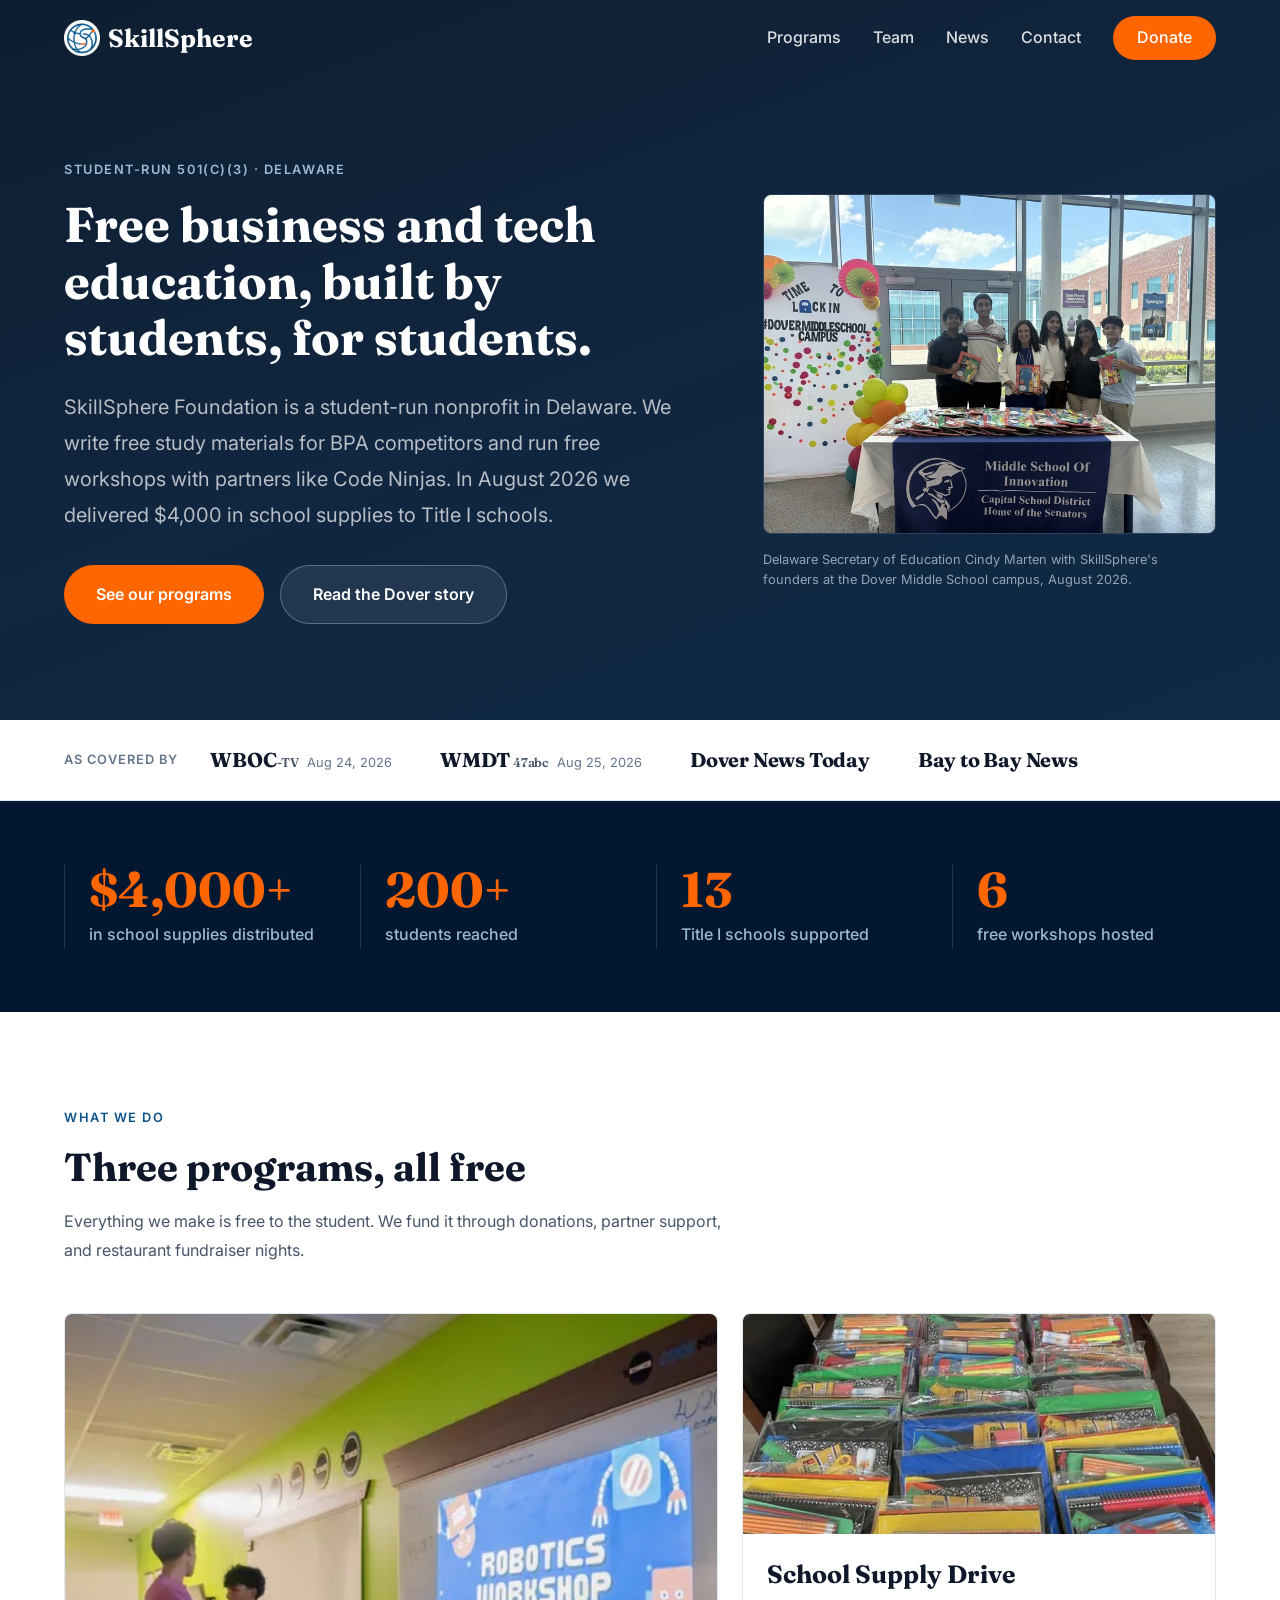
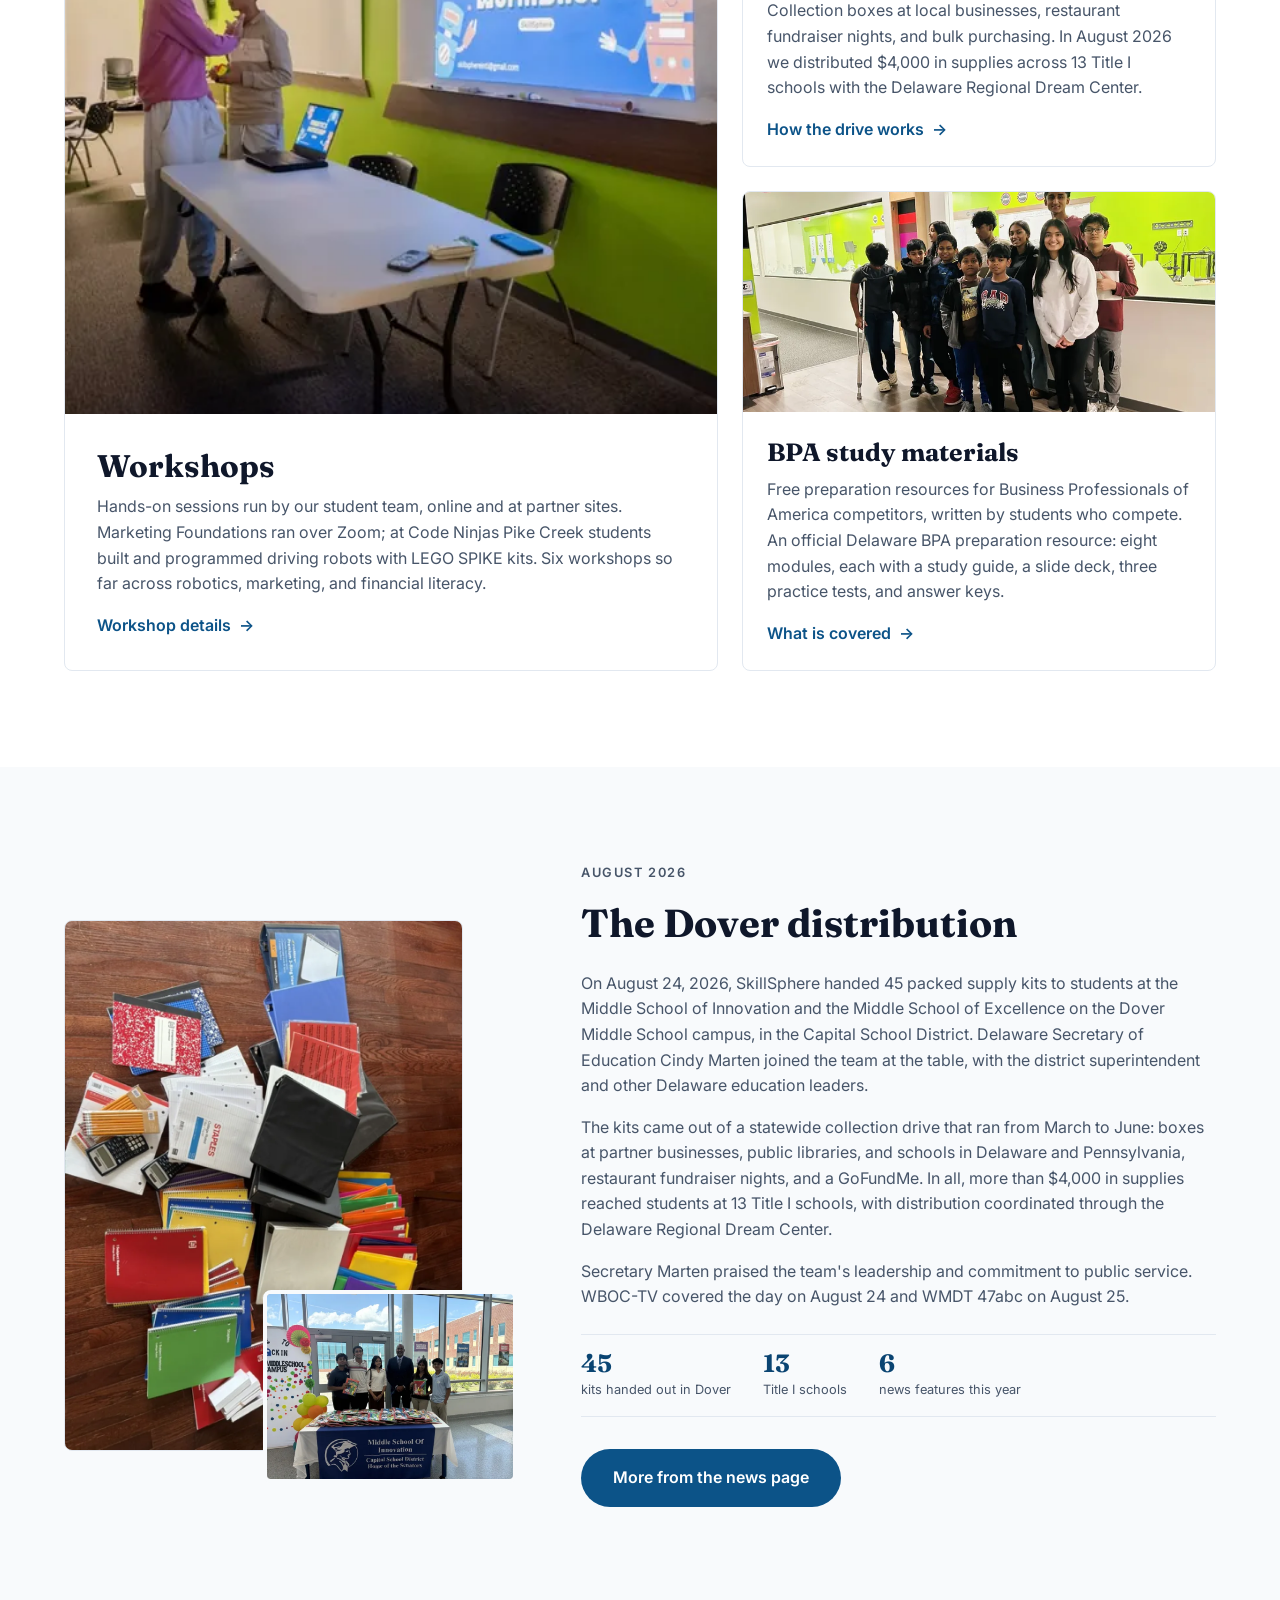
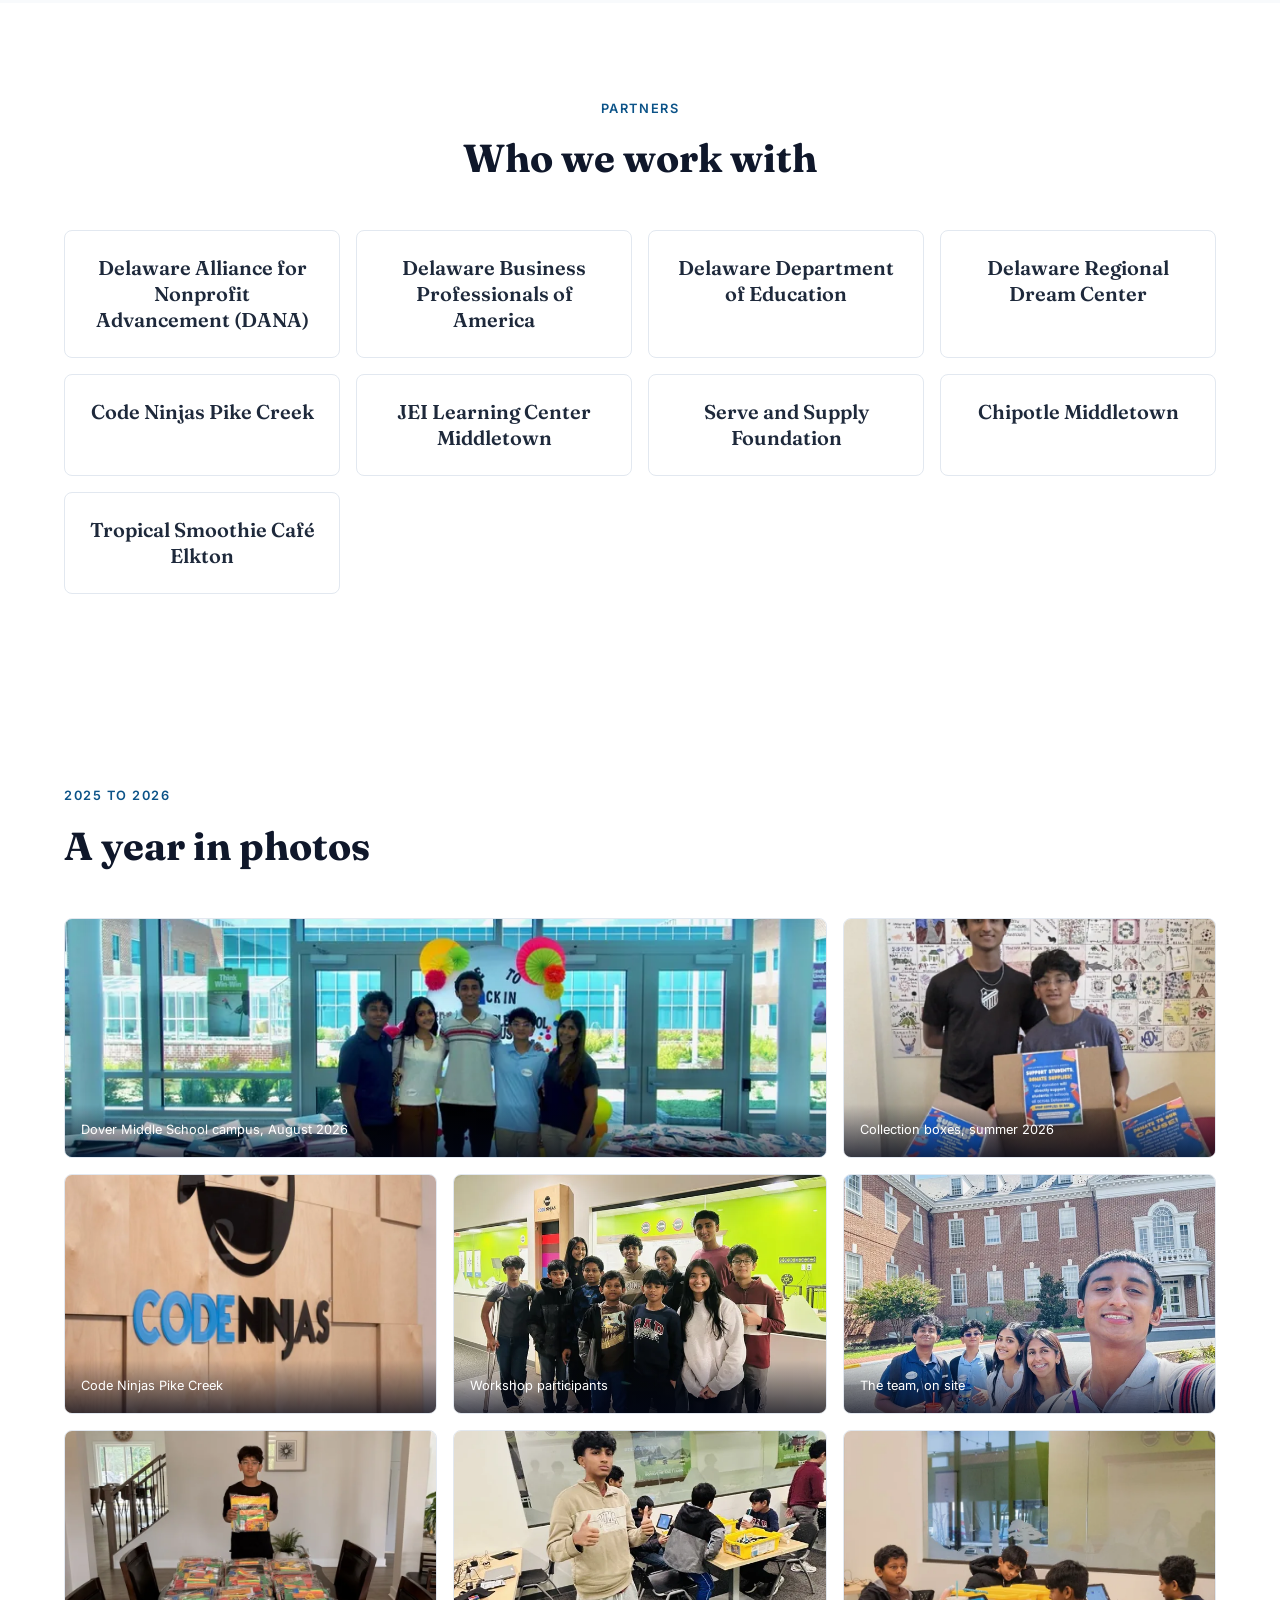
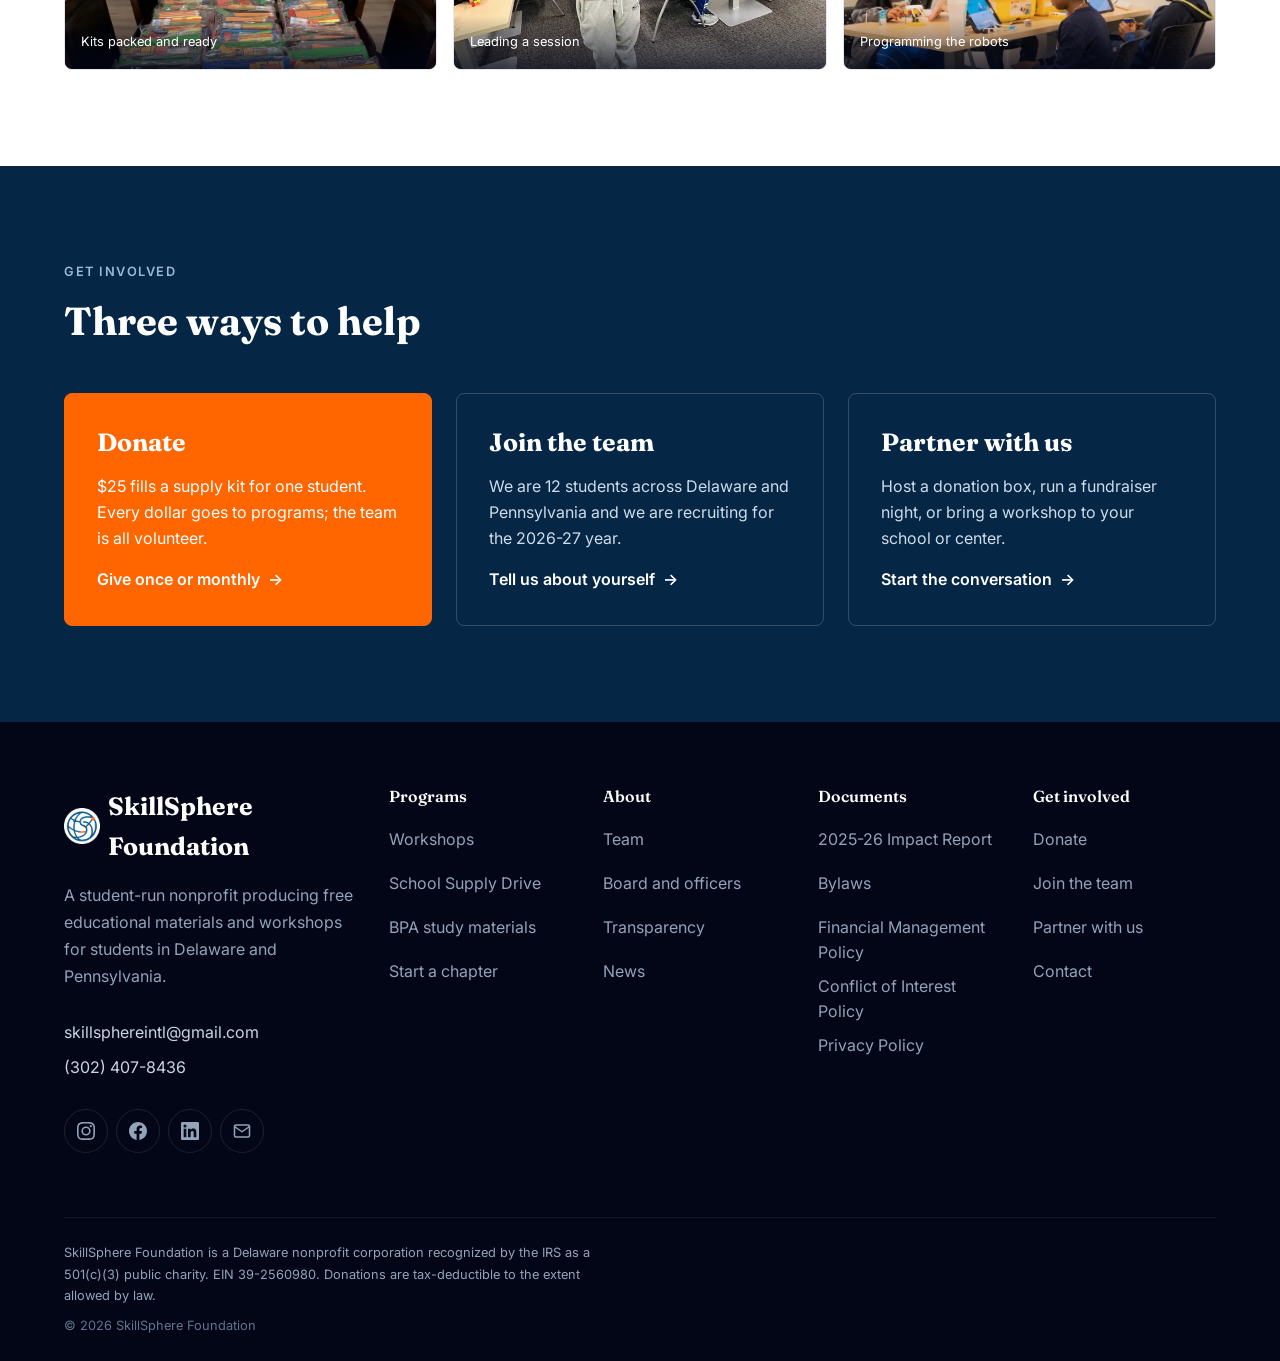
==== index.html @ 500d8d47 "Transparency page, public documents, and the 2025-26 Impact Report - New /transparency/ page (footer" ====
<!DOCTYPE html>
<html lang="en">
<head>
  <meta charset="UTF-8" />
  <meta name="viewport" content="width=device-width, initial-scale=1.0" />
  <title>SkillSphere Foundation</title>
  <meta name="description" content="SkillSphere Foundation is a student-run 501(c)(3) in Delaware. Free BPA study materials, free workshops with partners like Code Ninjas, and school supplies for Title I schools." />
  <meta property="og:title" content="SkillSphere Foundation" />
  <meta property="og:description" content="Free business and tech education, built by students, for students. A Delaware 501(c)(3)." />
  <meta property="og:type" content="website" />
  <meta property="og:url" content="https://skillsphere-intl.org/" />
  <meta property="og:image" content="https://skillsphere-intl.org/images/photos/dover-secretary-marten-1200.webp" />
  <link rel="preconnect" href="https://fonts.googleapis.com" />
  <link rel="preconnect" href="https://fonts.gstatic.com" crossorigin />
  <link rel="stylesheet" href="https://fonts.googleapis.com/css2?family=Fraunces:opsz,wght@9..144,600;9..144,700&family=Inter:wght@400;500;600&display=swap" />
  <link rel="stylesheet" href="style.css" />
  <link rel="icon" href="images/logo-108.png" />
  <script type="application/ld+json">
  {
    "@context": "https://schema.org",
    "@type": "NGO",
    "name": "SkillSphere Foundation",
    "url": "https://skillsphere-intl.org/",
    "logo": "https://skillsphere-intl.org/images/logo.png",
    "description": "A student-run 501(c)(3) nonprofit in Delaware producing free educational materials and running free workshops for middle and high school students, BPA members, and students at Title I schools.",
    "email": "skillsphereintl@gmail.com",
    "telephone": "+1-302-407-8436",
    "foundingDate": "2025-03-19",
    "areaServed": ["Delaware", "Pennsylvania"],
    "nonprofitStatus": "Nonprofit501c3",
    "taxID": "39-2560980",
    "sameAs": [
      "https://www.instagram.com/skillsphere.intl/",
      "https://www.facebook.com/skillsphereintl",
      "https://www.linkedin.com/company/skillspherefoundation/"
    ]
  }
  </script>
</head>
<body>

  <a class="skip-link" href="#main">Skip to content</a>

  <nav class="navbar" id="navbar" aria-label="Primary">
    <div class="container">
      <a href="index.html" class="nav-logo" aria-label="SkillSphere Foundation home">
        <img src="images/logo-108.png" alt="" width="36" height="36" />
        SkillSphere
      </a>
      <button class="nav-toggle" id="nav-toggle" aria-label="Menu" aria-expanded="false" aria-controls="nav-links">
        <span></span><span></span><span></span>
      </button>
      <div class="nav-links" id="nav-links">
        <a href="programs/">Programs</a>
        <a href="team/">Team</a>
        <a href="news/">News</a>
        <a href="contact/">Contact</a>
        <a href="donate/" class="nav-cta">Donate</a>
      </div>
    </div>
  </nav>

  <main id="main">

  <!-- HERO -->
  <section class="hero" id="hero">
    <div class="container hero-grid">
      <div class="hero-content">
        <p class="eyebrow eyebrow--light">Student-run 501(c)(3) &middot; Delaware</p>
        <h1 class="hero-title">Free business and tech education, built by students, for students.</h1>
        <p class="hero-desc">
          SkillSphere Foundation is a student-run nonprofit in Delaware. We write free study
          materials for BPA competitors and run free workshops with partners like Code Ninjas.
          In August 2026 we delivered $4,000 in school supplies to Title I schools.
        </p>
        <div class="hero-actions">
          <a href="programs/" class="btn btn-orange">See our programs</a>
          <a href="#story" class="btn btn-secondary">Read the Dover story</a>
        </div>
      </div>

      <figure class="hero-figure">
        <img src="images/photos/dover-secretary-marten-1200.webp"
             srcset="images/photos/dover-secretary-marten-800.webp 800w, images/photos/dover-secretary-marten-1200.webp 1200w"
             sizes="(min-width: 1024px) 42vw, 100vw"
             width="1200" height="900"
             alt="Delaware Secretary of Education Cindy Marten holding a supply kit, standing with SkillSphere's student founders behind a table of packed school supplies at the Dover Middle School campus." />
        <figcaption>
          Delaware Secretary of Education Cindy Marten with SkillSphere's founders at the Dover Middle School campus, August 2026.
        </figcaption>
      </figure>
    </div>
  </section>

  <!-- PRESS -->
  <section class="press-strip" aria-label="Press coverage">
    <div class="container press-strip__inner">
      <p class="press-label">As covered by</p>
      <ul class="press-list">
        <!-- TODO(ridhun): add the WBOC article URL -->
        <li><span class="press-mark">WBOC<small>-TV</small></span><span class="press-date">Aug 24, 2026</span></li>
        <!-- TODO(ridhun): add the WMDT article URL -->
        <li><span class="press-mark">WMDT<small>&nbsp;47abc</small></span><span class="press-date">Aug 25, 2026</span></li>
        <!-- TODO(ridhun): add the Dover News Today and Bay to Bay News article URLs and dates -->
        <li><span class="press-mark">Dover News Today</span></li>
        <li><span class="press-mark">Bay to Bay News</span></li>
      </ul>
    </div>
  </section>

  <!-- IMPACT -->
  <section class="impact-strip" aria-label="Impact by the numbers">
    <div class="container impact-grid" data-reveal-group>
      <div class="impact-item" data-reveal>
        <p class="impact-number">$4,000+</p>
        <p class="impact-label">in school supplies distributed</p>
      </div>
      <div class="impact-item" data-reveal>
        <p class="impact-number">200+</p>
        <p class="impact-label">students reached</p>
      </div>
      <div class="impact-item" data-reveal>
        <p class="impact-number">13</p>
        <p class="impact-label">Title I schools supported</p>
      </div>
      <div class="impact-item" data-reveal>
        <p class="impact-number">6</p>
        <p class="impact-label">free workshops hosted</p>
      </div>
    </div>
  </section>

  <!-- WHAT WE DO -->
  <section class="section" id="programs">
    <div class="container">
      <div class="section-head section-head--left">
        <p class="eyebrow">What we do</p>
        <h2 class="section-title">Three programs, all free</h2>
        <p class="section-desc">Everything we make is free to the student. We fund it through donations, partner support, and restaurant fundraiser nights.</p>
      </div>

      <div class="programs-layout" data-reveal-group>
        <article class="program program--lead" data-reveal>
          <img src="images/photos/robotics-workshop-1200.webp"
               srcset="images/photos/robotics-workshop-800.webp 800w, images/photos/robotics-workshop-1200.webp 1200w"
               sizes="(min-width: 1024px) 58vw, 100vw" width="1200" height="800" loading="lazy"
               alt="Students at tables during a SkillSphere robotics workshop at Code Ninjas, with the workshop title projected on the wall." />
          <div class="program__body">
            <h3>Workshops</h3>
            <p>Hands-on sessions run by our student team, online and at partner sites. Marketing Foundations ran over Zoom; at Code Ninjas Pike Creek students built and programmed driving robots with LEGO SPIKE kits. Six workshops so far across robotics, marketing, and financial literacy.</p>
            <a href="programs/" class="text-link">Workshop details</a>
          </div>
        </article>

        <article class="program" data-reveal>
          <img src="images/photos/supply-kits-table-900.webp" width="900" height="1200" loading="lazy"
               alt="Dozens of packed school supply kits laid out across a long table, each with notebooks, pencils, folders, and scissors." />
          <div class="program__body">
            <h3>School Supply Drive</h3>
            <p>Collection boxes at local businesses, restaurant fundraiser nights, and bulk purchasing. In August 2026 we distributed $4,000 in supplies across 13 Title I schools with the Delaware Regional Dream Center.</p>
            <a href="programs/" class="text-link">How the drive works</a>
          </div>
        </article>

        <article class="program" data-reveal>
          <img src="images/photos/codeninjas-students-1200.webp"
               srcset="images/photos/codeninjas-students-800.webp 800w, images/photos/codeninjas-students-1200.webp 1200w"
               sizes="(min-width: 1024px) 28vw, 100vw" width="1200" height="675" loading="lazy"
               alt="A group of middle school students standing together in a hallway at Code Ninjas after a workshop." />
          <div class="program__body">
            <h3>BPA study materials</h3>
            <p>Free preparation resources for Business Professionals of America competitors, written by students who compete. An official Delaware BPA preparation resource: eight modules, each with a study guide, a slide deck, three practice tests, and answer keys.</p>
            <a href="programs/" class="text-link">What is covered</a>
          </div>
        </article>
      </div>
    </div>
  </section>

  <!-- FEATURED STORY -->
  <section class="section story" id="story">
    <div class="container story-grid">
      <div class="story-media" data-reveal-group>
        <img class="story-img story-img--main" data-reveal
             src="images/photos/supplies-overhead-900.webp" width="900" height="1200" loading="lazy"
             alt="School supplies spread across a wood floor: notebooks, folders, pencils, calculators, and binders." />
        <img class="story-img story-img--inset" data-reveal
             src="images/photos/dover-superintendent-1200.webp"
             srcset="images/photos/dover-superintendent-800.webp 800w, images/photos/dover-superintendent-1200.webp 1200w"
             sizes="(min-width: 1024px) 24vw, 60vw" width="1200" height="900" loading="lazy"
             alt="SkillSphere's student team with a Capital School District administrator at the Dover Middle School supply distribution table." />
      </div>
      <div class="story-body">
        <p class="eyebrow">August 2026</p>
        <h2 class="section-title">The Dover distribution</h2>
          <p>
            On August 24, 2026, SkillSphere handed 45 packed supply kits to students at the Middle
            School of Innovation and the Middle School of Excellence on the Dover Middle School campus,
            in the Capital School District. Delaware Secretary of Education Cindy Marten joined the
            team at the table, with the district superintendent and other Delaware education leaders.
          </p>
          <p>
            The kits came out of a statewide collection drive that ran from March to June: boxes at
            partner businesses, public libraries, and schools in Delaware and Pennsylvania, restaurant
            fundraiser nights, and a GoFundMe. In all, more than $4,000 in supplies reached students at
            13 Title I schools, with distribution coordinated through the Delaware Regional Dream Center.
          </p>
          <p>
            Secretary Marten praised the team's leadership and commitment to public service. WBOC-TV
            covered the day on August 24 and WMDT 47abc on August 25.
          </p>
          <ul class="story-facts">
            <li><strong>45</strong> kits handed out in Dover</li>
            <li><strong>13</strong> Title I schools</li>
            <li><strong>6</strong> news features this year</li>
          </ul>
        <a href="news/" class="btn btn-primary">More from the news page</a>
      </div>
    </div>
  </section>

  <!-- PARTNERS -->
  <section class="section partners" id="partners">
    <div class="container">
      <div class="section-head">
        <p class="eyebrow">Partners</p>
        <h2 class="section-title">Who we work with</h2>
      </div>
      <ul class="partner-list" data-reveal-group>
        <li data-reveal>Delaware Alliance for Nonprofit Advancement (DANA)</li>
        <li data-reveal>Delaware Business Professionals of America</li>
        <li data-reveal>Delaware Department of Education</li>
        <li data-reveal>Delaware Regional Dream Center</li>
        <li data-reveal>Code Ninjas Pike Creek</li>
        <li data-reveal>JEI Learning Center Middletown</li>
        <li data-reveal>Serve and Supply Foundation</li>
        <li data-reveal>Chipotle Middletown</li>
        <li data-reveal>Tropical Smoothie Caf&eacute; Elkton</li>
      </ul>
    </div>
  </section>

  <!-- MOMENTS -->
  <section class="section moments" aria-label="Photos from the past year">
    <div class="container">
      <div class="section-head section-head--left">
        <p class="eyebrow">2025 to 2026</p>
        <h2 class="section-title">A year in photos</h2>
      </div>
      <ul class="moments-grid" data-reveal-group>
        <li class="moments-item moments-item--wide" data-reveal>
          <img src="images/photos/dover-table-wide-1200.webp" srcset="images/photos/dover-table-wide-800.webp 800w, images/photos/dover-table-wide-1200.webp 1200w" sizes="(min-width: 1024px) 60vw, 100vw" width="1200" height="800" loading="lazy" alt="The SkillSphere team behind a table of packed supply kits at the Dover Middle School campus, windows and balloons behind them." />
          <span>Dover Middle School campus, August 2026</span>
        </li>
        <li class="moments-item" data-reveal>
          <img src="images/photos/students-donation-boxes-900.webp" width="900" height="1200" loading="lazy" alt="Two students holding an open donation box with SkillSphere flyers taped to it." />
          <span>Collection boxes, summer 2026</span>
        </li>
        <li class="moments-item" data-reveal>
          <img src="images/photos/codeninjas-sign-800.webp" width="800" height="1200" loading="lazy" alt="The Code Ninjas sign on a wood panel wall." />
          <span>Code Ninjas Pike Creek</span>
        </li>
        <li class="moments-item" data-reveal>
          <img src="images/photos/student-group-1200.webp" srcset="images/photos/student-group-800.webp 800w, images/photos/student-group-1200.webp 1200w" sizes="(min-width: 1024px) 30vw, 100vw" width="1200" height="675" loading="lazy" alt="A group of middle school students together after a workshop." />
          <span>Workshop participants</span>
        </li>
        <li class="moments-item" data-reveal>
          <img src="images/photos/team-outside-1200.webp" srcset="images/photos/team-outside-800.webp 800w, images/photos/team-outside-1200.webp 1200w" sizes="(min-width: 1024px) 30vw, 100vw" width="1200" height="675" loading="lazy" alt="Team members outside a brick school building." />
          <span>The team, on site</span>
        </li>
        <li class="moments-item" data-reveal>
          <img src="images/photos/supply-kits-long-table-899.webp" width="899" height="1200" loading="lazy" alt="Supply kits lined up along a long dining table." />
          <span>Kits packed and ready</span>
        </li>
        <li class="moments-item" data-reveal>
          <img src="images/photos/workshop-room-675.webp" width="675" height="1200" loading="lazy"
               alt="A student standing at the front of a classroom leading a workshop session." />
          <span>Leading a session</span>
        </li>
        <li class="moments-item" data-reveal>
          <img src="images/photos/students-laptops-839.webp" width="839" height="1200" loading="lazy"
               alt="Middle school students at a table working on laptops next to LEGO SPIKE kits." />
          <span>Programming the robots</span>
        </li>
      </ul>
    </div>
  </section>

  <!-- GET INVOLVED -->
  <section class="section involve" id="get-involved">
    <div class="container">
      <div class="section-head section-head--left">
        <p class="eyebrow eyebrow--light">Get involved</p>
        <h2 class="section-title">Three ways to help</h2>
      </div>
      <div class="involve-grid" data-reveal-group>
        <a href="donate/" class="involve-card involve-card--accent" data-reveal>
          <h3>Donate</h3>
          <p>$25 fills a supply kit for one student. Every dollar goes to programs; the team is all volunteer.</p>
          <span class="text-link text-link--light">Give once or monthly</span>
        </a>
        <a href="contact/?topic=join" class="involve-card" data-reveal>
          <h3>Join the team</h3>
          <p>We are 12 students across Delaware and Pennsylvania and we are recruiting for the 2026-27 year.</p>
          <span class="text-link text-link--light">Tell us about yourself</span>
        </a>
        <a href="contact/?topic=partner" class="involve-card" data-reveal>
          <h3>Partner with us</h3>
          <p>Host a donation box, run a fundraiser night, or bring a workshop to your school or center.</p>
          <span class="text-link text-link--light">Start the conversation</span>
        </a>
      </div>
    </div>
  </section>

  </main>

  <footer class="footer" id="footer">
    <div class="container">
      <div class="footer-grid">
        <div class="footer-brand">
          <a href="index.html" class="nav-logo">
            <img src="images/logo-108.png" alt="" width="36" height="36" />
            SkillSphere Foundation
          </a>
          <p>A student-run nonprofit producing free educational materials and workshops for students in Delaware and Pennsylvania.</p>
          <p class="footer-contact">
            <a href="mailto:skillsphereintl@gmail.com">skillsphereintl@gmail.com</a>
            <a href="tel:+13024078436">(302) 407-8436</a>
          </p>
          <div class="footer-socials">
            <a href="https://www.instagram.com/skillsphere.intl/" target="_blank" rel="noopener" class="footer-social-link" aria-label="Instagram">
              <svg width="18" height="18" viewBox="0 0 24 24" fill="currentColor" aria-hidden="true"><path d="M12 2.163c3.204 0 3.584.012 4.85.07 3.252.148 4.771 1.691 4.919 4.919.058 1.265.069 1.645.069 4.849 0 3.205-.012 3.584-.069 4.849-.149 3.225-1.664 4.771-4.919 4.919-1.266.058-1.644.07-4.85.07-3.204 0-3.584-.012-4.849-.07-3.26-.149-4.771-1.699-4.919-4.92-.058-1.265-.07-1.644-.07-4.849 0-3.204.013-3.583.07-4.849.149-3.227 1.664-4.771 4.919-4.919 1.266-.057 1.645-.069 4.849-.069zM12 0C8.741 0 8.333.014 7.053.072 2.695.272.273 2.69.073 7.052.014 8.333 0 8.741 0 12c0 3.259.014 3.668.072 4.948.2 4.358 2.618 6.78 6.98 6.98C8.333 23.986 8.741 24 12 24c3.259 0 3.668-.014 4.948-.072 4.354-.2 6.782-2.618 6.979-6.98.059-1.28.073-1.689.073-4.948 0-3.259-.014-3.667-.072-4.947-.196-4.354-2.617-6.78-6.979-6.98C15.668.014 15.259 0 12 0zm0 5.838a6.162 6.162 0 100 12.324 6.162 6.162 0 000-12.324zM12 16a4 4 0 110-8 4 4 0 010 8zm6.406-11.845a1.44 1.44 0 100 2.881 1.44 1.44 0 000-2.881z"/></svg>
            </a>
            <a href="https://www.facebook.com/skillsphereintl" target="_blank" rel="noopener" class="footer-social-link" aria-label="Facebook">
              <svg width="18" height="18" viewBox="0 0 24 24" fill="currentColor" aria-hidden="true"><path d="M24 12.073c0-6.627-5.373-12-12-12s-12 5.373-12 12c0 5.99 4.388 10.954 10.125 11.854v-8.385H7.078v-3.47h3.047V9.43c0-3.007 1.792-4.669 4.533-4.669 1.312 0 2.686.235 2.686.235v2.953H15.83c-1.491 0-1.956.925-1.956 1.874v2.25h3.328l-.532 3.47h-2.796v8.385C19.612 23.027 24 18.062 24 12.073z"/></svg>
            </a>
            <a href="https://www.linkedin.com/company/skillspherefoundation/" target="_blank" rel="noopener" class="footer-social-link" aria-label="LinkedIn">
              <svg width="18" height="18" viewBox="0 0 24 24" fill="currentColor" aria-hidden="true"><path d="M20.447 20.452h-3.554v-5.569c0-1.328-.027-3.037-1.852-3.037-1.853 0-2.136 1.445-2.136 2.939v5.667H9.351V9h3.414v1.561h.046c.477-.9 1.637-1.85 3.37-1.85 3.601 0 4.267 2.37 4.267 5.455v6.286zM5.337 7.433a2.062 2.062 0 01-2.063-2.065 2.064 2.064 0 112.063 2.065zm1.782 13.019H3.555V9h3.564v11.452zM22.225 0H1.771C.792 0 0 .774 0 1.729v20.542C0 23.227.792 24 1.771 24h20.451C23.2 24 24 23.227 24 22.271V1.729C24 .774 23.2 0 22.222 0h.003z"/></svg>
            </a>
            <a href="mailto:skillsphereintl@gmail.com" class="footer-social-link" aria-label="Email">
              <svg width="18" height="18" viewBox="0 0 24 24" fill="none" stroke="currentColor" stroke-width="2" stroke-linecap="round" stroke-linejoin="round" aria-hidden="true"><path d="M4 4h16c1.1 0 2 .9 2 2v12c0 1.1-.9 2-2 2H4c-1.1 0-2-.9-2-2V6c0-1.1.9-2 2-2z"/><polyline points="22,6 12,13 2,6"/></svg>
            </a>
          </div>
        </div>

        <div class="footer-col">
          <h2 class="footer-heading">Programs</h2>
          <a href="programs/#workshops">Workshops</a>
          <a href="programs/#supply-drive">School Supply Drive</a>
          <a href="programs/#bpa">BPA study materials</a>
          <a href="contact/?topic=chapter">Start a chapter</a>
        </div>

        <div class="footer-col">
          <h2 class="footer-heading">About</h2>
          <a href="team/">Team</a>
          <a href="transparency/#board">Board and officers</a>
          <a href="transparency/">Transparency</a>
          <a href="news/">News</a>
        </div>

        <div class="footer-col">
          <h2 class="footer-heading">Documents</h2>
          <a href="documents/skillsphere-impact-report-2025-26.pdf" download>2025-26 Impact Report</a>
          <a href="documents/skillsphere-bylaws-2026.pdf" download>Bylaws</a>
          <a href="documents/skillsphere-financial-management-policy.pdf" download>Financial Management Policy</a>
          <a href="documents/skillsphere-conflict-of-interest-policy.pdf" download>Conflict of Interest Policy</a>
          <a href="documents/skillsphere-privacy-policy.pdf" download>Privacy Policy</a>
          <!-- TODO(ridhun): add the IRS determination letter at documents/skillsphere-irs-determination-letter.pdf and link it here -->
        </div>

        <div class="footer-col">
          <h2 class="footer-heading">Get involved</h2>
          <a href="donate/">Donate</a>
          <a href="contact/?topic=join">Join the team</a>
          <a href="contact/?topic=partner">Partner with us</a>
          <a href="contact/">Contact</a>
        </div>
      </div>

      <div class="footer-bottom">
        <div class="footer-legal">
          <p>
            SkillSphere Foundation is a Delaware nonprofit corporation recognized by the IRS as a
            501(c)(3) public charity. EIN 39-2560980. Donations are tax-deductible to the extent
            allowed by law.
          </p>
          <p>&copy; 2026 SkillSphere Foundation</p>
        </div>
      </div>
    </div>
  </footer>

  <button class="back-to-top" id="back-to-top" aria-label="Back to top">
    <svg width="20" height="20" viewBox="0 0 16 16" fill="none" aria-hidden="true"><path d="M8 12V4m0 0L4 8m4-4l4 4" stroke="currentColor" stroke-width="2" stroke-linecap="round" stroke-linejoin="round"/></svg>
  </button>

  <script src="script.js"></script>
</body>
</html>
---- style.css ----
:root {
  /* ---- Brand ramp (unchanged: these are SkillSphere's colours) ---- */
  --primary-50:  #e8f1f8;
  --primary-100: #cddcea;
  --primary-200: #9bb9d5;
  --primary-300: #6996bf;
  --primary-400: #3773aa;
  --primary-500: #0c5388;
  --primary-600: #0a4472;
  --primary-700: #08355c;
  --primary-800: #062646;
  --primary-900: #041730;

  --accent-500: #ff6600;   /* fills, large display text, UI accents */
  --accent-text: #c24e00;  /* orange TEXT on light backgrounds - 4.79:1, AA */

  --success-400: #34d399;

  --neutral-50:  #f8fafc;
  --neutral-100: #f1f5f9;
  --neutral-200: #e2e8f0;
  --neutral-300: #cbd5e1;
  --neutral-400: #94a3b8;
  --neutral-500: #64748b;
  --neutral-600: #475569;
  --neutral-700: #334155;
  --neutral-800: #1e293b;
  --neutral-900: #0f172a;
  --neutral-950: #020617;

  --bg-primary:   #ffffff;
  --bg-secondary: #f8fafc;
  --bg-hero: linear-gradient(160deg, #0d1e30 0%, #112640 50%, #0e2a45 100%);

  --text-primary:   #0f172a;
  --text-secondary: #475569;
  --text-muted:     #94a3b8;

  /* ---- Type ---- */
  --font-display: 'Fraunces', Georgia, 'Times New Roman', serif;
  --font-body:    'Inter', -apple-system, BlinkMacSystemFont, 'Segoe UI', sans-serif;

  /* 1.250 major third on a 16px base. The top three steps are fluid;
     body text stays fixed so it never shrinks below a comfortable size. */
  --fs-100: 0.8rem;      /* 12.8px - eyebrow, caption, legal, meta */
  --fs-200: 1rem;        /* 16px   - body, UI, nav, buttons        */
  --fs-300: 1.25rem;     /* 20px   - lead paragraph, large body    */
  --fs-400: 1.5625rem;   /* 25px   - h4, card title                */
  --fs-500: clamp(1.75rem, 1.5rem + 1.1vw, 1.953rem);   /* h3 */
  --fs-600: clamp(2rem,    1.6rem + 1.8vw, 2.441rem);   /* h2, section title */
  --fs-700: clamp(2.25rem, 1.7rem + 2.6vw, 3.052rem);   /* h1 */

  --lh-tight:   1.15;
  --lh-snug:    1.3;
  --lh-normal:  1.6;
  --lh-relaxed: 1.75;
  --measure:    68ch;

  /* ---- Spacing: 8pt grid ---- */
  --space-1: 0.25rem;   /*   4px */
  --space-2: 0.5rem;    /*   8px */
  --space-3: 1rem;      /*  16px */
  --space-4: 1.5rem;    /*  24px */
  --space-5: 2rem;      /*  32px */
  --space-6: 3rem;      /*  48px */
  --space-7: 4rem;      /*  64px */
  --space-8: 6rem;      /*  96px */
  --space-9: 8rem;      /* 128px */

  /* ---- Layout ---- */
  --container-max:    1200px;
  --container-pad:    0 var(--space-4);
  --container-pad-lg: 0 var(--space-6);

  /* ---- Radius: one default, one small, one pill. Nothing else. ---- */
  --radius:      8px;
  --radius-sm:   4px;
  --radius-pill: 999px;

  /* Permitted on exactly three surfaces: the scrolled navbar, open
     dropdowns, and the back-to-top button. Nothing else gets a shadow. */
  --shadow-ui: 0 4px 16px rgba(2, 6, 23, 0.08);

  --transition: 180ms cubic-bezier(0.4, 0, 0.2, 1);
}

*, *::before, *::after {
  margin: 0;
  padding: 0;
  box-sizing: border-box;
}

html {
  font-size: 100%;
  -webkit-font-smoothing: antialiased;
  -moz-osx-font-smoothing: grayscale;
}

body {
  font-family: var(--font-body);
  font-size: var(--fs-200);
  line-height: var(--lh-normal);
  color: var(--text-primary);
  background: var(--bg-primary);
  -webkit-font-smoothing: antialiased;
}

h1, h2, h3, h4 {
  font-family: var(--font-display);
  line-height: var(--lh-tight);
  text-wrap: balance;
}

h3, h4 { line-height: var(--lh-snug); }

/* Constrain running prose only. Stat numbers, labels and other short
   strings live in their own components and set their own widths. */
p { text-wrap: pretty; }

.about-text,
.supply-drive-text,
.chapters-text,
.section-desc,
.member-bio { max-width: var(--measure); }

/* ---- Focus (SC 2.4.7) ---- */
:focus-visible {
  outline: 3px solid var(--primary-500);
  outline-offset: 2px;
  border-radius: var(--radius-sm);
}

/* On the dark hero the brand blue has too little contrast against the
   navy, so focus flips to white there. */
.hero :focus-visible,
.navbar:not(.scrolled) :focus-visible,
.initiatives :focus-visible,
.cta-section :focus-visible,
.footer :focus-visible {
  outline-color: #fff;
}

/* ---- Skip link (SC 2.4.1) ---- */
.skip-link {
  position: absolute;
  left: var(--space-3);
  top: calc(-1 * var(--space-8));
  z-index: 1100;
  padding: var(--space-3) var(--space-4);
  background: var(--primary-600);
  color: #fff;
  font-weight: 600;
  border-radius: var(--radius);
  transition: top var(--transition);
}

.skip-link:focus { top: var(--space-3); }

/* ---- Target size (SC 2.5.8) ---- */
.nav-links a,
.footer-col a,
.btn,
.nav-cta,
button,
input[type="submit"] {
  min-height: 44px;
}

.nav-toggle,
.testimonial-btn,
.back-to-top,
.footer-social-link {
  min-width: 44px;
  min-height: 44px;
}

.nav-links a,
.nav-cta,
.btn {
  display: inline-flex;
  align-items: center;
}

img {
  max-width: 100%;
  height: auto;
  display: block;
}

a {
  text-decoration: none;
  color: inherit;
}

ul {
  list-style: none;
}

.container {
  max-width: var(--container-max);
  margin: 0 auto;
  padding: var(--container-pad);
}

.section {
  padding: var(--space-8) 0;
  position: relative;
}

.section-header {
  text-align: center;
  max-width: 700px;
  margin: 0 auto var(--space-7);
}

.section-label {
  font-family: var(--font-display);
  font-size: var(--fs-100);
  font-weight: 600;
  letter-spacing: 3px;
  text-transform: uppercase;
  color: var(--primary-500);
  margin-bottom: var(--space-3);
  display: inline-block;
}

.section-title {
  font-family: var(--font-display);
  font-size: var(--fs-600);
  font-weight: 700;
  line-height: 1.2;
  color: var(--neutral-900);
  margin-bottom: var(--space-3);
}

.section-desc {
  font-size: var(--fs-200);
  color: var(--text-secondary);
  line-height: 1.8;
}

.loader.hidden {
  opacity: 0;
  visibility: hidden;
}

@keyframes spin {
  to { transform: rotate(360deg); }
}

/* ============================================
   NAVBAR
   ============================================ */
.navbar {
  position: fixed;
  top: 0;
  left: 0;
  width: 100%;
  z-index: 1000;
  padding: var(--space-3) 0;
  transition: var(--transition);
}

.navbar.scrolled {
  background: var(--bg-primary);
  border-bottom: 1px solid var(--neutral-200);
  box-shadow: var(--shadow-ui);
  padding: var(--space-2) 0;
}

.navbar .container {
  display: flex;
  align-items: center;
  justify-content: space-between;
}

.nav-logo {
  display: flex;
  align-items: center;
  gap: var(--space-2);
  font-family: var(--font-display);
  font-weight: 700;
  font-size: var(--fs-400);
  color: #fff;
  transition: var(--transition);
}

.navbar.scrolled .nav-logo {
  color: var(--neutral-900);
}

.nav-logo img {
  height: 36px;
  width: auto;
}

.nav-links {
  display: flex;
  align-items: center;
  gap: var(--space-5);
}

.nav-links a {
  font-size: var(--fs-200);
  font-weight: 500;
  color: rgba(255, 255, 255, 0.85);
  transition: var(--transition);
  position: relative;
}

.nav-links a::after {
  content: '';
  position: absolute;
  bottom: -4px;
  left: 0;
  width: 0;
  height: 2px;
  background: var(--primary-400);
  transition: var(--transition);
  border-radius: 2px;
}

.nav-links a:hover::after {
  width: 100%;
}

.nav-links a:hover {
  color: #fff;
}

.navbar.scrolled .nav-links a {
  color: var(--neutral-600);
}

.navbar.scrolled .nav-links a:hover {
  color: var(--primary-600);
}

.navbar.scrolled .nav-links a::after {
  background: var(--primary-500);
}

.nav-cta {
  padding: var(--space-2) var(--space-4);
  border-radius: var(--radius-pill);
  background: #ff6600;
  color: #fff !important;
  font-weight: 600;
  font-size: var(--fs-200);
  transition: var(--transition);
  border: none;
  cursor: pointer;
}

.nav-cta::after {
  display: none !important;
}

.nav-cta:hover {
  background: #ee5000;
  color: #fff !important;
}

.nav-toggle {
  display: none;
  flex-direction: column;
  cursor: pointer;
  gap: var(--space-1);
  z-index: 1001;
}

.nav-toggle span {
  width: 24px;
  height: 2px;
  background: #fff;
  transition: var(--transition);
  border-radius: 2px;
}

.navbar.scrolled .nav-toggle span {
  background: var(--neutral-800);
}

/* ============================================
   HERO
   ============================================ */
.hero {
  min-height: 100vh;
  background: var(--bg-hero);
  display: flex;
  align-items: center;
  position: relative;
  overflow: hidden;
}


.hero-content {
  padding: var(--space-5) 0;
}

@keyframes pulse {
  0%, 100% { opacity: 1; transform: scale(1); }
  50% { opacity: 0.5; transform: scale(1.4); }
}

.hero-title {
  font-family: var(--font-display);
  font-size: var(--fs-700);
  font-weight: 800;
  line-height: 1.1;
  color: #fff;
  margin-bottom: var(--space-4);
}

.hero-desc {
  font-size: var(--fs-300);
  line-height: 1.8;
  color: rgba(255, 255, 255, 0.7);
  margin-bottom: var(--space-5);
  max-width: 500px;
}

.hero-actions {
  display: flex;
  gap: var(--space-3);
  flex-wrap: wrap;
}

.btn {
  display: inline-flex;
  align-items: center;
  gap: var(--space-2);
  padding: var(--space-3) var(--space-5);
  border-radius: var(--radius-pill);
  font-family: var(--font-body);
  font-weight: 600;
  font-size: var(--fs-200);
  cursor: pointer;
  border: none;
  transition: var(--transition);
}

.btn-primary {
  background: #0c5388;
  color: #fff;
}

.btn-primary:hover {
  background: #0a4472;
  transform: translateY(-1px);
}

.btn-secondary {
  background: rgba(255, 255, 255, 0.08);
  color: #fff;
  border: 1px solid rgba(255, 255, 255, 0.28);
}

.btn-secondary:hover {
  background: rgba(255, 255, 255, 0.10);
  transform: translateY(-1px);
}

.btn-outline {
  background: transparent;
  color: var(--primary-500);
  border: 2px solid var(--primary-500);
}

.btn-outline:hover {
  background: var(--primary-500);
  color: #fff;
  transform: translateY(-1px);
}

.btn-orange {
  background: #ff6600;
  color: #fff;
}

.btn-orange:hover {
  background: #ee5000;
  transform: translateY(-1px);
}

@keyframes floatCard {
  0%, 100% { transform: translateY(0); }
  50% { transform: translateY(-6px); }
}

@keyframes fadeSlideUp {
  from { opacity: 0; transform: translateY(30px); }
  to { opacity: 1; transform: translateY(0); }
}

/* ============================================
   IMPACT STRIP
   ============================================ */
.impact-strip {
  background: var(--neutral-900);
  padding: var(--space-6) 0;
  position: relative;
  overflow: hidden;
}

.impact-strip::before {
  content: '';
  position: absolute;
  inset: 0;
  background: linear-gradient(90deg, var(--primary-900) 0%, var(--neutral-900) 50%, var(--primary-900) 100%);
  opacity: 0.3;
}

.impact-strip .container {
  display: grid;
  grid-template-columns: repeat(4, 1fr);
  gap: var(--space-5);
  position: relative;
  z-index: 2;
}

.impact-item {
  text-align: center;
  color: #fff;
}

.impact-number {
  font-family: var(--font-display);
  font-size: var(--fs-700);
  font-weight: 800;
  color: #ff6600;
  line-height: 1;
  margin-bottom: var(--space-2);
}

.impact-label {
  font-size: var(--fs-200);
  color: var(--neutral-400);
  font-weight: 500;
}

.about-grid {
  display: grid;
  grid-template-columns: 1fr 1fr;
  gap: var(--space-7);
  align-items: center;
}

.about-image {
  position: relative;
  border-radius: var(--radius);
  overflow: hidden;
}

.about-image img {
  width: 100%;
  height: 480px;
  object-fit: cover;
}

.about-content .section-label,
.about-content .section-title {
  text-align: left;
}

.about-text {
  color: var(--text-secondary);
  line-height: 1.8;
  margin-bottom: var(--space-4);
  font-size: var(--fs-200);
}

.about-features {
  display: grid;
  grid-template-columns: 1fr 1fr;
  gap: var(--space-3);
  margin: var(--space-5) 0;
}

.about-feature {
  display: flex;
  align-items: center;
  gap: var(--space-2);
  padding: var(--space-2) var(--space-3);
  background: #fff;
  border: 1px solid var(--neutral-200);
  border-radius: var(--radius);
  transition: var(--transition);
}

.about-feature:hover {
  transform: translateY(-1px);
}

.about-feature .feature-icon {
  width: 36px;
  height: 36px;
  border-radius: 8px;
  background: var(--primary-50);
  display: flex;
  align-items: center;
  justify-content: center;
  font-size: var(--fs-300);
  flex-shrink: 0;
}

.about-feature .feature-text {
  font-weight: 600;
  font-size: var(--fs-200);
  color: var(--neutral-800);
}

.programs-grid {
  display: grid;
  grid-template-columns: repeat(3, 1fr);
  gap: var(--space-4);
}

.program-card {
  background: #fff;
  border-radius: var(--radius);
  overflow: hidden;
  border: 1px solid var(--neutral-200);
  transition: var(--transition);
}

.program-card:hover {
  transform: translateY(-4px);
  border-color: var(--primary-300);
}

.program-card-image {
  height: 220px;
  overflow: hidden;
  position: relative;
}

.program-card-image img {
  width: 100%;
  height: 100%;
  object-fit: cover;
  transition: var(--transition);
}

.program-card:hover .program-card-image img {
  transform: scale(1.04);
}

.program-card-image .program-tag {
  position: absolute;
  top: 16px;
  left: 16px;
  background: var(--primary-500);
  color: #fff;
  padding: var(--space-1) var(--space-3);
  border-radius: var(--radius-pill);
  font-size: var(--fs-100);
  font-weight: 600;
  letter-spacing: 0.5px;
  text-transform: uppercase;
}

.program-card-body {
  padding: var(--space-4);
}

.program-card-title {
  font-family: var(--font-display);
  font-size: var(--fs-300);
  font-weight: 700;
  color: var(--neutral-900);
  margin-bottom: var(--space-2);
}

.program-card-desc {
  font-size: var(--fs-200);
  color: var(--text-secondary);
  line-height: 1.7;
  margin-bottom: var(--space-3);
}

.initiatives .section-label {
  color: var(--primary-300);
}

.initiatives .section-title {
  color: #fff;
}

.initiatives .section-desc {
  color: var(--neutral-400);
}

.supply-drive-content .section-label,
.supply-drive-content .section-title {
  text-align: left;
}

.chapters-content .section-label,
.chapters-content .section-title {
  text-align: left;
}

/* ============================================
   CTA
   ============================================ */
.cta-section {
  background: #112640;
  padding: var(--space-8) 0;
  position: relative;
  overflow: hidden;
  text-align: center;
}

.cta-content {
  position: relative;
  z-index: 2;
  max-width: 660px;
  margin: 0 auto;
}

.cta-title {
  font-family: var(--font-display);
  font-size: var(--fs-600);
  font-weight: 800;
  color: #fff;
  line-height: 1.2;
  margin-bottom: var(--space-3);
}

.cta-desc {
  font-size: var(--fs-200);
  color: rgba(255, 255, 255, 0.7);
  margin-bottom: var(--space-5);
  line-height: 1.8;
}

.cta-actions {
  display: flex;
  justify-content: center;
  gap: var(--space-3);
  flex-wrap: wrap;
}

.input-group .btn {
  border-radius: 0;
  padding: var(--space-3) var(--space-4);
}

/* ============================================
   FOOTER
   ============================================ */
.footer {
  background: var(--neutral-950);
  color: var(--neutral-400);
  padding: var(--space-7) 0 0;
}

.footer-grid {
  display: grid;
  grid-template-columns: 2fr 1fr 1fr 1fr;
  gap: var(--space-6);
  margin-bottom: var(--space-7);
}

.footer-brand .nav-logo {
  margin-bottom: var(--space-3);
  color: #fff;
}

.footer-brand p {
  font-size: var(--fs-200);
  line-height: 1.7;
  margin-bottom: var(--space-4);
  max-width: 300px;
}

.footer-socials {
  display: flex;
  gap: var(--space-2);
}

.footer-social-link {
  width: 40px;
  height: 40px;
  border-radius: 50%;
  border: 1px solid rgba(255, 255, 255, 0.1);
  display: flex;
  align-items: center;
  justify-content: center;
  color: var(--neutral-400);
  transition: var(--transition);
}

.footer-social-link:hover {
  background: var(--primary-500);
  border-color: var(--primary-500);
  color: #fff;
}

.footer-col h4 {
  color: #fff;
  font-family: var(--font-display);
  font-weight: 600;
  font-size: var(--fs-200);
  margin-bottom: var(--space-3);
}

.footer-col a {
  display: block;
  font-size: var(--fs-200);
  color: var(--neutral-400);
  padding: var(--space-1) 0;
  transition: var(--transition);
}

.footer-col a:hover {
  color: var(--primary-300);
  transform: translateX(4px);
}

.footer-bottom {
  border-top: 1px solid rgba(255, 255, 255, 0.06);
  padding: var(--space-4) 0;
  display: flex;
  justify-content: space-between;
  align-items: center;
  font-size: var(--fs-100);
}

/* Legal disclosure block: 501(c)(3) status + EIN. Sits as the single flex
   child of .footer-bottom so the copyright line stacks under the disclosure
   instead of being pushed to the opposite edge by space-between. */
.footer-legal p {
  max-width: 68ch;
  line-height: 1.7;
}

.footer-legal p + p {
  margin-top: var(--space-2);
  color: var(--neutral-500);
}

.footer-bottom a {
  color: var(--neutral-400);
  transition: var(--transition);
}

.footer-bottom a:hover {
  color: var(--primary-300);
}

.reveal.visible {
  opacity: 1;
  transform: translateY(0);
}

/* ============================================
   BACK TO TOP
   ============================================ */
.back-to-top {
  position: fixed;
  bottom: 30px;
  right: 30px;
  width: 48px;
  height: 48px;
  border-radius: 50%;
  background: var(--primary-500);
  color: #fff;
  border: none;
  cursor: pointer;
  display: flex;
  align-items: center;
  justify-content: center;
  box-shadow: var(--shadow-ui);
  opacity: 0;
  visibility: hidden;
  transition: var(--transition);
  z-index: 500;
}

.back-to-top.visible {
  opacity: 1;
  visibility: visible;
}

.back-to-top:hover {
  background: var(--primary-600);
  transform: translateY(-2px);
}

@media (max-width: 1024px) {
  .hero .container {
    grid-template-columns: 1fr;
    text-align: center;
  }

  .hero-desc {
    max-width: 100%;
    margin-left: auto;
    margin-right: auto;
  }

  .hero-actions {
    justify-content: center;
  }

  .about-grid,
  .supply-drive-grid,
  .chapters-grid {
    grid-template-columns: 1fr;
  }

  .programs-grid {
    grid-template-columns: repeat(2, 1fr);
  }

  .footer-grid {
    grid-template-columns: 1fr 1fr;
  }
}

@media (max-width: 768px) {
  .section {
    padding: var(--space-6) 0;
  }

  .nav-links {
    position: fixed;
    top: 0;
    right: -100%;
    width: 280px;
    height: 100vh;
    background: var(--neutral-950);
    flex-direction: column;
    padding: var(--space-8) var(--space-5) var(--space-5);
    gap: var(--space-4);
    transition: var(--transition);
    z-index: 999;
  }

  .nav-links.active {
    right: 0;
  }

  .nav-links a {
    color: var(--neutral-300);
    font-size: var(--fs-200);
  }

  .navbar.scrolled .nav-links a {
    color: var(--neutral-300);
  }

  .nav-toggle {
    display: flex;
  }

  .impact-strip .container {
    grid-template-columns: repeat(2, 1fr);
    gap: var(--space-4);
  }

  .programs-grid,
  .initiatives-grid,
  .workshops-grid {
    grid-template-columns: 1fr;
  }

  .footer-grid {
    grid-template-columns: 1fr;
    gap: var(--space-5);
  }

  .footer-bottom {
    flex-direction: column;
    gap: var(--space-2);
    text-align: center;
  }
}

@media (max-width: 480px) {
  .about-features {
    grid-template-columns: 1fr;
  }

  .hero-title {
    font-size: var(--fs-600);
  }
}

@media (prefers-reduced-motion: no-preference) {
  html { scroll-behavior: smooth; }
}

@media (prefers-reduced-motion: reduce) {
  *, *::before, *::after {
    animation-duration: 0.01ms !important;
    animation-iteration-count: 1 !important;
    transition-duration: 0.01ms !important;
    scroll-behavior: auto !important;
  }
}

@media (prefers-reduced-motion: no-preference) {
  .hero-title   { animation: fadeSlideUp 0.8s ease 0.15s both; }
  .hero-desc    { animation: fadeSlideUp 0.8s ease 0.3s both; }
  .hero-actions { animation: fadeSlideUp 0.8s ease 0.45s both; }
}

/* ============================================
   REBUILD COMPONENTS
   Every value below is a token. Layouts are deliberately asymmetric
   (7/5 hero, 58/42 programs, 5/7 story) to break the centred-column
   rhythm that made the old site read as generated.
   ============================================ */

.eyebrow {
  font-family: var(--font-body);
  font-size: var(--fs-100);
  font-weight: 600;
  letter-spacing: 0.12em;
  text-transform: uppercase;
  color: var(--primary-500);
  margin-bottom: var(--space-3);
}
.eyebrow--light { color: var(--primary-200); }

.section-head { max-width: var(--measure); margin: 0 auto var(--space-6); text-align: center; }
.section-head--left { margin-left: 0; text-align: left; }
.section-head .section-title { margin-bottom: var(--space-3); }
.section-head .section-desc { margin: 0 auto; }
.section-head--left .section-desc { margin-left: 0; }

.text-link {
  display: inline-flex;
  align-items: center;
  gap: var(--space-2);
  font-weight: 600;
  color: var(--primary-500);
  min-height: 24px;
}
.text-link::after { content: '\2192'; transition: transform var(--transition); }
.text-link:hover::after { transform: translateX(var(--space-1)); }
.text-link--light { color: #fff; }

/* ---- Hero ---- */
.hero { min-height: auto; padding: calc(var(--space-9) + var(--space-5)) 0 var(--space-8); }
.hero-grid {
  display: grid;
  grid-template-columns: 7fr 5fr;
  gap: var(--space-7);
  align-items: center;
}
.hero-content { padding: 0; min-width: 0; }
.hero-figure { min-width: 0; }
.hero-title { font-weight: 700; line-height: var(--lh-tight); margin-bottom: var(--space-4); max-width: 18ch; }
.hero-desc { max-width: var(--measure); margin-bottom: var(--space-5); }
.hero-figure { margin: 0; }
.hero-figure img {
  width: 100%;
  height: auto;
  border-radius: var(--radius);
  border: 1px solid rgba(255, 255, 255, 0.12);
}
.hero-figure figcaption {
  margin-top: var(--space-3);
  font-size: var(--fs-100);
  line-height: var(--lh-normal);
  color: var(--neutral-400);
  max-width: var(--measure);
}

/* ---- Press strip ---- */
.press-strip { background: var(--bg-primary); border-bottom: 1px solid var(--neutral-200); }
.press-strip__inner {
  display: flex;
  align-items: center;
  gap: var(--space-5);
  padding-top: var(--space-4);
  padding-bottom: var(--space-4);
  flex-wrap: wrap;
}
.press-label { font-size: var(--fs-100); font-weight: 600; letter-spacing: 0.08em; text-transform: uppercase; color: var(--neutral-500); margin: 0; }
.press-list { display: flex; gap: var(--space-6); flex-wrap: wrap; }
.press-list li { display: flex; align-items: baseline; gap: var(--space-2); }
.press-mark { font-family: var(--font-display); font-weight: 700; font-size: var(--fs-300); color: var(--neutral-900); letter-spacing: -0.01em; }
.press-mark small { font-size: var(--fs-100); font-weight: 600; color: var(--neutral-600); }
.press-date { font-size: var(--fs-100); color: var(--neutral-500); }

/* ---- Impact ---- */
.impact-strip { background: var(--primary-900); padding: var(--space-7) 0; }
.impact-strip::before { display: none; }
.impact-grid { display: grid; grid-template-columns: repeat(4, 1fr); gap: var(--space-5); }
.impact-item { text-align: left; border-left: 1px solid rgba(255, 255, 255, 0.14); padding-left: var(--space-4); }
.impact-number { font-weight: 700; margin-bottom: var(--space-2); }
.impact-label { color: var(--primary-200); max-width: none; }

/* ---- Programs: one lead card, two stacked ---- */
.programs-layout {
  display: grid;
  grid-template-columns: 58fr 42fr;
  grid-template-rows: auto auto;
  gap: var(--space-4);
}
.program {
  display: flex;
  flex-direction: column;
  background: var(--bg-primary);
  border: 1px solid var(--neutral-200);
  border-radius: var(--radius);
  overflow: hidden;
  transition: border-color var(--transition), transform var(--transition);
}
.program:hover { border-color: var(--primary-300); }
.program img { width: 100%; height: 220px; object-fit: cover; }
.program--lead { grid-row: 1 / 3; }
.program--lead img { height: 100%; min-height: 320px; flex: 1; }
.program__body { padding: var(--space-4); }
.program__body h3 { font-size: var(--fs-400); margin-bottom: var(--space-2); }
.program__body p { color: var(--text-secondary); margin-bottom: var(--space-3); }
.program--lead .program__body { padding: var(--space-5); }
.program--lead .program__body h3 { font-size: var(--fs-500); }

/* ---- Featured story: media left, text right ---- */
.story { background: var(--bg-secondary); }
.story-grid { display: grid; grid-template-columns: 5fr 7fr; gap: var(--space-7); align-items: center; }
.story-media { position: relative; }
.story-img { display: block; border-radius: var(--radius); border: 1px solid var(--neutral-200); }
.story-img--main { width: 88%; height: auto; }
.story-img--inset {
  position: absolute;
  right: 0;
  bottom: calc(-1 * var(--space-5));
  width: 56%;
  height: auto;
  border: var(--space-1) solid var(--bg-secondary);
}
.story-body p { margin-bottom: var(--space-3); color: var(--text-secondary); }
.story-body .section-title { margin-bottom: var(--space-4); }
.story-facts {
  display: flex;
  gap: var(--space-5);
  margin: var(--space-4) 0 var(--space-5);
  padding: var(--space-3) 0;
  border-top: 1px solid var(--neutral-200);
  border-bottom: 1px solid var(--neutral-200);
  flex-wrap: wrap;
}
.story-facts li { font-size: var(--fs-100); color: var(--neutral-600); display: flex; flex-direction: column; gap: var(--space-1); }
.story-facts strong { font-family: var(--font-display); font-size: var(--fs-400); color: var(--primary-600); line-height: 1; }

/* ---- Partners: text wordmarks, no logos hotlinked ---- */
.partner-list {
  display: grid;
  grid-template-columns: repeat(auto-fit, minmax(220px, 1fr));
  gap: var(--space-3);
}
.partner-list li {
  padding: var(--space-4);
  border: 1px solid var(--neutral-200);
  border-radius: var(--radius);
  font-family: var(--font-display);
  font-weight: 600;
  font-size: var(--fs-300);
  color: var(--neutral-800);
  text-align: center;
  line-height: var(--lh-snug);
}

/* ---- Get involved: dark band, three doors ---- */
.involve { background: var(--primary-800); color: #fff; }
.involve .section-title { color: #fff; }
.involve-grid { display: grid; grid-template-columns: repeat(3, 1fr); gap: var(--space-4); }
.involve-card {
  display: flex;
  flex-direction: column;
  gap: var(--space-3);
  padding: var(--space-5);
  border: 1px solid rgba(255, 255, 255, 0.18);
  border-radius: var(--radius);
  color: #fff;
  transition: transform var(--transition), border-color var(--transition), background var(--transition);
}
.involve-card:hover { transform: translateY(calc(-1 * var(--space-1))); border-color: rgba(255, 255, 255, 0.4); background: rgba(255, 255, 255, 0.04); }
.involve-card h3 { font-size: var(--fs-400); }
.involve-card p { color: var(--primary-100); flex: 1; }
.involve-card--accent { background: var(--accent-500); border-color: var(--accent-500); color: #fff; }
.involve-card--accent p { color: #fff; }
.involve-card--accent:hover { background: var(--accent-500); border-color: #fff; }

/* ---- Footer heading (was h4, which skipped levels on shallow pages) ---- */
.footer-heading {
  color: #fff;
  font-family: var(--font-display);
  font-weight: 600;
  font-size: var(--fs-200);
  line-height: var(--lh-snug);
  margin-bottom: var(--space-3);
}

/* ---- Nav toggle is a real button now ---- */
.nav-toggle { background: none; border: 0; padding: var(--space-2); }
body.nav-open { overflow: hidden; }

@media (prefers-reduced-motion: no-preference) {
  [data-reveal] { opacity: 0; transform: translateY(var(--space-3)); transition: opacity 0.55s cubic-bezier(0.2, 0.7, 0.2, 1), transform 0.55s cubic-bezier(0.2, 0.7, 0.2, 1); }
  [data-reveal].is-in { opacity: 1; transform: none; }
}

@media (max-width: 1024px) {
  .hero-grid, .story-grid { grid-template-columns: 1fr; gap: var(--space-6); }
  .hero-title { max-width: none; }
  .programs-layout { grid-template-columns: 1fr; }
  .program--lead { grid-row: auto; }
  .program--lead img { min-height: 0; height: 260px; flex: none; }
  .impact-grid { grid-template-columns: repeat(2, 1fr); }
  .involve-grid { grid-template-columns: 1fr; }
  .story-img--main { width: 100%; }
  .story-img--inset { position: static; width: 60%; margin-top: var(--space-3); border-width: 0; }
}

@media (max-width: 560px) {
  .hero { padding-top: calc(var(--space-8) + var(--space-5)); }
  .impact-grid { grid-template-columns: 1fr; }
  .press-list { gap: var(--space-4); }
  .story-facts { gap: var(--space-4); }
}

/* Subpage intro band (was an inline style on programs/ and news/) */
.page-hero { background: var(--bg-secondary); padding: calc(var(--space-9) + var(--space-3)) 0 var(--space-7); }

/* News feature (replaces an inline-styled fundraiser box) */
.news-feature { display: grid; grid-template-columns: 1fr 1fr; border: 1px solid var(--neutral-200); border-radius: var(--radius); overflow: hidden; background: var(--bg-primary); }
.news-feature img { width: 100%; height: 100%; object-fit: cover; }
.news-feature__body { padding: var(--space-6); }
.news-feature__body h2 { font-size: var(--fs-500); margin-bottom: var(--space-3); }
.news-feature__body p { color: var(--text-secondary); margin-bottom: var(--space-3); }
.card-date { display: block; margin-top: var(--space-2); font-size: var(--fs-100); color: var(--neutral-500); }

@media (max-width: 1024px) {
 .news-feature { grid-template-columns: 1fr; }
}
/* Program sections: text/media split that alternates side */
.section--alt { background: var(--bg-secondary); }
.section-desc--light { color: var(--primary-100); }
.prog-grid { display: grid; grid-template-columns: 5fr 7fr; gap: var(--space-7); align-items: center; }
.prog-grid--flip { grid-template-columns: 7fr 5fr; }
.prog-body p { color: var(--text-secondary); margin-bottom: var(--space-3); max-width: var(--measure); }
.prog-body .section-title { margin-bottom: var(--space-4); }
.prog-facts { display: grid; grid-template-columns: repeat(2, minmax(0, 1fr)); gap: var(--space-3) var(--space-5); margin: var(--space-4) 0 var(--space-5); padding: var(--space-3) 0; border-top: 1px solid var(--neutral-200); border-bottom: 1px solid var(--neutral-200); }
.prog-facts li { font-size: var(--fs-100); color: var(--neutral-600); display: flex; flex-direction: column; gap: var(--space-1); }
.prog-facts strong { font-family: var(--font-display); font-size: var(--fs-300); color: var(--primary-600); line-height: var(--lh-snug); }
.prog-media { position: relative; }
.prog-media img { display: block; width: 100%; height: auto; border-radius: var(--radius); border: 1px solid var(--neutral-200); }
.prog-media .prog-media__inset { position: absolute; width: 34%; right: calc(-1 * var(--space-3)); bottom: calc(-1 * var(--space-5)); border: var(--space-1) solid var(--bg-primary); }
.section--alt .prog-media .prog-media__inset { border-color: var(--bg-secondary); }
.prog-grid--flip .prog-media .prog-media__inset { right: auto; left: calc(-1 * var(--space-3)); }
@media (max-width: 1024px) {
  .prog-grid, .prog-grid--flip { grid-template-columns: 1fr; gap: var(--space-5); }
  .prog-grid--flip .prog-media { order: 2; }
  .prog-media .prog-media__inset { position: static; width: 46%; margin-top: var(--space-3); border-width: 0; }
}
.section-title--left, .section-desc--left { text-align: left; margin-left: 0; }
.btn--wide { width: 100%; justify-content: center; }
.chapter-cta { max-width: var(--measure); margin: 0 auto; }
.chapter-cta__note { text-align: center; margin-top: var(--space-3); color: var(--neutral-500); font-size: var(--fs-100); }
.visually-hidden { position: absolute; width: 1px; height: 1px; overflow: hidden; clip: rect(0 0 0 0); white-space: nowrap; }

/* Photo moments: dense grid, one wide anchor image */
.moments-grid { display: grid; grid-template-columns: repeat(3, 1fr); grid-auto-rows: 240px; gap: var(--space-3); }
.moments-item { position: relative; overflow: hidden; border-radius: var(--radius); border: 1px solid var(--neutral-200); }
.moments-item--wide { grid-column: span 2; }
.moments-item img { width: 100%; height: 100%; object-fit: cover; display: block; transition: transform var(--transition); }
.moments-item:hover img { transform: scale(1.03); }
.moments-item span { position: absolute; left: 0; right: 0; bottom: 0; padding: var(--space-3); font-size: var(--fs-100); color: #fff; background: linear-gradient(to top, rgba(2, 6, 23, 0.72), transparent); }
@media (max-width: 1024px) { .moments-grid { grid-template-columns: repeat(2, 1fr); grid-auto-rows: 220px; } .moments-item--wide { grid-column: span 2; } }
@media (max-width: 560px) { .moments-grid { grid-template-columns: 1fr; grid-auto-rows: 240px; } .moments-item--wide { grid-column: auto; } }

/* =====================================================================
   Page head: eyebrow, title, and lead on the left, one photo on the right.
   Used on team/, donate/, and contact/.
   ===================================================================== */
.page-head { padding: calc(var(--space-9) + var(--space-3)) 0 var(--space-6); background: var(--bg-primary); }
.page-head--alt { background: var(--bg-secondary); border-bottom: 1px solid var(--neutral-200); }
.page-head__grid { display: grid; grid-template-columns: 7fr 5fr; gap: var(--space-7); align-items: center; }
.page-head__title { font-size: var(--fs-700); line-height: var(--lh-tight); margin-bottom: var(--space-4); color: var(--neutral-900); max-width: 18ch; }
.page-head__desc { max-width: var(--measure); color: var(--text-secondary); }
.page-head__desc + .hero-actions { margin-top: var(--space-5); align-items: center; }
.page-head__img { width: 100%; height: auto; border-radius: var(--radius); border: 1px solid var(--neutral-200); }

/* A section that follows a page-hero directly loses its top padding. */
.section--tight { padding-top: 0; }

/* =====================================================================
   Donate
   ===================================================================== */
.drive-card { display: grid; grid-template-columns: 5fr 7fr; border: 1px solid var(--neutral-200); border-radius: var(--radius); overflow: hidden; background: var(--bg-primary); }
.drive-card__img { width: 100%; height: 100%; object-fit: cover; }
.drive-card__body { padding: var(--space-6); }
.drive-card__body h2 { font-size: var(--fs-500); margin-bottom: var(--space-3); }
.drive-card__body p { color: var(--text-secondary); margin-bottom: var(--space-3); max-width: var(--measure); }
.drive-card__body .hero-actions { align-items: center; }

.amount-grid { display: grid; grid-template-columns: repeat(4, 1fr); gap: var(--space-3); }
.amount-card { padding: var(--space-4); border: 1px solid var(--neutral-200); border-radius: var(--radius); background: var(--bg-primary); }
.amount-card strong { display: block; font-family: var(--font-display); font-weight: 700; font-size: var(--fs-500); line-height: var(--lh-snug); color: var(--primary-600); margin-bottom: var(--space-2); }
.amount-card p { color: var(--text-secondary); margin: 0; }
.amount-note { margin-top: var(--space-3); font-size: var(--fs-100); color: var(--neutral-500); }

.ways-grid { display: grid; grid-template-columns: repeat(4, 1fr); gap: var(--space-3); }
.way-card { display: flex; flex-direction: column; gap: var(--space-2); padding: var(--space-4); border: 1px solid var(--neutral-200); border-radius: var(--radius); background: var(--bg-primary); transition: border-color var(--transition); }
.way-card:hover { border-color: var(--primary-300); }
.way-card h3 { font-size: var(--fs-300); }
.way-card p { flex: 1; color: var(--text-secondary); margin: 0 0 var(--space-2); }

.paypal-card { display: grid; grid-template-columns: 1fr auto; gap: var(--space-6); align-items: center; padding: var(--space-6); border: 1px solid var(--neutral-200); border-radius: var(--radius); background: var(--bg-primary); }
.paypal-card h2 { font-size: var(--fs-500); margin-bottom: var(--space-3); }
.paypal-card p { color: var(--text-secondary); max-width: var(--measure); margin-bottom: var(--space-4); }
.qr-box { text-align: center; }
.qr-box img { display: block; width: 180px; height: 180px; margin: 0 auto var(--space-2); border: 1px solid var(--neutral-200); border-radius: var(--radius-sm); }
.qr-box p { font-size: var(--fs-100); color: var(--neutral-500); margin: 0; }

.where-card { max-width: 56rem; margin: 0 auto; padding: var(--space-6); border: 1px solid var(--neutral-200); border-radius: var(--radius); background: var(--bg-primary); }
.where-card .section-title { margin-bottom: var(--space-3); }
.where-card > p { color: var(--text-secondary); margin-bottom: var(--space-4); }
.where-list { display: grid; gap: var(--space-3); }
.where-list li { position: relative; padding-left: var(--space-4); color: var(--text-secondary); }
.where-list li::before { content: ''; position: absolute; left: 0; top: 0.65em; width: var(--space-2); height: var(--space-2); border-radius: 50%; background: var(--accent-500); }
.where-legal { margin-top: var(--space-4); padding-top: var(--space-4); border-top: 1px solid var(--neutral-200); font-size: var(--fs-100); color: var(--neutral-500); }

/* =====================================================================
   Contact
   ===================================================================== */
.contact-grid { display: grid; grid-template-columns: 7fr 5fr; gap: var(--space-5); align-items: start; }
.contact-card { padding: var(--space-5); border: 1px solid var(--neutral-200); border-radius: var(--radius); background: var(--bg-primary); }
.contact-card h2 { font-size: var(--fs-400); margin-bottom: var(--space-2); }
.contact-card__sub { color: var(--neutral-500); margin-bottom: var(--space-4); }
.form-grid { display: grid; grid-template-columns: 1fr 1fr; gap: var(--space-3); }
.field.full { grid-column: 1 / -1; }
.field label { display: block; font-size: var(--fs-100); font-weight: 600; color: var(--neutral-700); margin-bottom: var(--space-2); }
.field input, .field select, .field textarea {
  width: 100%;
  min-height: 44px;
  padding: var(--space-2) var(--space-3);
  border: 1px solid var(--neutral-300);
  border-radius: var(--radius-sm);
  font: inherit;
  color: var(--neutral-900);
  background: var(--bg-primary);
  transition: border-color var(--transition);
}
.field input:focus, .field select:focus, .field textarea:focus { border-color: var(--primary-500); }
.field textarea { min-height: 10rem; resize: vertical; }
.form-actions { margin-top: var(--space-4); }
.info-list { margin: 0; }
.info-list > div { padding: var(--space-3) 0; border-bottom: 1px solid var(--neutral-200); }
.info-list > div:last-child { border-bottom: 0; padding-bottom: 0; }
.info-list dt { font-size: var(--fs-100); font-weight: 600; letter-spacing: 0.06em; text-transform: uppercase; color: var(--neutral-500); margin-bottom: var(--space-1); }
.info-list dd { margin: 0; }
.info-list a { color: var(--primary-600); font-weight: 500; text-decoration: underline; text-underline-offset: 2px; }
.contact-photo { margin: var(--space-5) 0 0; }
.contact-photo img { width: 100%; height: auto; border-radius: var(--radius); border: 1px solid var(--neutral-200); }
.contact-photo figcaption { margin-top: var(--space-2); font-size: var(--fs-100); color: var(--neutral-500); }

/* =====================================================================
   News: dated list
   ===================================================================== */
.update-list { display: grid; gap: var(--space-5); }
.update { display: grid; grid-template-columns: 9rem 4fr 8fr; gap: var(--space-5); align-items: start; padding-top: var(--space-5); border-top: 1px solid var(--neutral-200); }
.update:first-child { padding-top: 0; border-top: 0; }
.update--text { grid-template-columns: 9rem 1fr; }
.update__date { font-size: var(--fs-100); font-weight: 600; letter-spacing: 0.06em; text-transform: uppercase; color: var(--neutral-500); margin: 0; padding-top: var(--space-1); }
.update__date small { display: block; font-size: var(--fs-100); font-weight: 400; letter-spacing: 0; text-transform: none; color: var(--accent-text); margin-top: var(--space-1); }
.update__img { display: block; width: 100%; aspect-ratio: 4 / 3; height: auto; object-fit: cover; border-radius: var(--radius); border: 1px solid var(--neutral-200); }
.update__body h3 { font-size: var(--fs-400); margin-bottom: var(--space-2); }
.update__body p { color: var(--text-secondary); max-width: var(--measure); margin-bottom: var(--space-3); }
.update__body p:last-child { margin-bottom: 0; }

@media (max-width: 1024px) {
  .page-head__grid { grid-template-columns: 1fr; gap: var(--space-5); }
  .page-head__title { max-width: none; }
  .drive-card { grid-template-columns: 1fr; }
  .drive-card__img { max-height: 420px; }
  .amount-grid, .ways-grid { grid-template-columns: repeat(2, 1fr); }
  .paypal-card { grid-template-columns: 1fr; }
  .contact-grid { grid-template-columns: 1fr; }
  .update, .update--text { grid-template-columns: 1fr; gap: var(--space-3); }
}

@media (max-width: 560px) {
  .amount-grid, .ways-grid, .form-grid { grid-template-columns: 1fr; }
  .drive-card__body, .paypal-card, .where-card, .contact-card { padding: var(--space-4); }
}

/* =====================================================================
   Team: member cards with a round photo that overlaps the card edge
   ===================================================================== */
.team-wrap { background: var(--bg-primary); padding: var(--space-8) 0 var(--space-9); }
.team-grid { display: grid; grid-template-columns: repeat(3, 1fr); column-gap: var(--space-5); row-gap: var(--space-8); }
.member-card {
  position: relative;
  background: var(--bg-primary);
  border: 1px solid var(--neutral-200);
  border-radius: var(--radius);
  padding: calc(var(--space-7) + var(--space-3)) var(--space-4) var(--space-5);
  text-align: center;
  transition: border-color var(--transition);
}
.member-card:hover { border-color: var(--primary-300); }
.photo-rail {
  position: absolute;
  top: calc(-1 * (var(--space-7) + var(--space-1)));
  left: 0;
  right: 0;
  display: flex;
  justify-content: center;
  pointer-events: none;
}
.photo-badge {
  width: 136px;
  height: 136px;
  border-radius: 50%;
  overflow: hidden;
  border: var(--space-1) solid var(--bg-primary);
  outline: 1px solid var(--neutral-200);
  background: var(--neutral-100);
  pointer-events: auto;
}
.photo-badge img { display: block; width: 100%; height: 100%; object-fit: cover; }
.member-name { font-family: var(--font-display); font-weight: 700; font-size: var(--fs-300); line-height: var(--lh-snug); color: var(--neutral-900); margin: 0 0 var(--space-1); }
.member-role { font-size: var(--fs-100); font-weight: 600; letter-spacing: 0.06em; text-transform: uppercase; color: var(--accent-text); margin-bottom: var(--space-3); }
.member-divider { width: var(--space-5); height: 2px; background: var(--neutral-200); margin: 0 auto var(--space-3); }
.member-bio { text-align: left; color: var(--text-secondary); white-space: pre-line; }

.former-wrap { margin-top: var(--space-8); padding-top: var(--space-7); border-top: 1px solid var(--neutral-200); }
.former-title { font-size: var(--fs-500); text-align: center; margin-bottom: var(--space-5); }
.former-grid { display: flex; flex-wrap: wrap; justify-content: center; gap: var(--space-3); }
.former-card { width: calc((100% - 2 * var(--space-3)) / 3); padding: var(--space-4); border: 1px solid var(--neutral-200); border-radius: var(--radius); text-align: center; }
.former-name { font-family: var(--font-display); font-weight: 700; font-size: var(--fs-200); color: var(--neutral-900); margin-bottom: var(--space-1); }
.former-role { font-size: var(--fs-100); color: var(--neutral-500); }

@media (max-width: 1024px) {
  .team-grid { grid-template-columns: repeat(2, 1fr); column-gap: var(--space-4); }
  .former-card { width: calc((100% - var(--space-3)) / 2); }
}
@media (max-width: 560px) {
  .team-grid { grid-template-columns: 1fr; }
  .former-card { width: 100%; }
}
.form-notice { padding: var(--space-3) var(--space-4); margin-bottom: var(--space-4); border: 1px solid var(--success-400); border-radius: var(--radius-sm); background: var(--neutral-50); color: var(--neutral-800); }
.chapter-cta__note a { color: var(--primary-600); text-decoration: underline; text-underline-offset: 2px; }

/* =====================================================================
   Transparency page
   ===================================================================== */
.kv { display: grid; grid-template-columns: repeat(2, 1fr); gap: 0 var(--space-6); margin: 0; }
.kv > div { padding: var(--space-3) 0; border-bottom: 1px solid var(--neutral-200); }
.kv dt { font-size: var(--fs-100); font-weight: 600; letter-spacing: 0.06em; text-transform: uppercase; color: var(--neutral-500); margin-bottom: var(--space-1); }
.kv dd { margin: 0; color: var(--neutral-900); }
.kv a { color: var(--primary-600); text-decoration: underline; text-underline-offset: 2px; }
.people-grid { display: grid; grid-template-columns: repeat(2, 1fr); gap: var(--space-3); }
.person { padding: var(--space-4); border: 1px solid var(--neutral-200); border-radius: var(--radius); background: var(--bg-primary); }
.person strong { display: block; font-family: var(--font-display); font-size: var(--fs-300); line-height: var(--lh-snug); color: var(--neutral-900); }
.person span { display: block; font-size: var(--fs-100); font-weight: 600; letter-spacing: 0.06em; text-transform: uppercase; color: var(--accent-text); margin: var(--space-1) 0 var(--space-2); }
.person p { color: var(--text-secondary); margin: 0; }
.gov-note { margin-top: var(--space-4); color: var(--neutral-500); font-size: var(--fs-100); max-width: var(--measure); }
.gov-block + .gov-block { margin-top: var(--space-6); }
.gov-block h3 { font-size: var(--fs-400); margin-bottom: var(--space-3); }
.doc-list { display: grid; grid-template-columns: repeat(2, 1fr); gap: var(--space-3); }
.doc { display: flex; gap: var(--space-3); align-items: flex-start; padding: var(--space-4); border: 1px solid var(--neutral-200); border-radius: var(--radius); background: var(--bg-primary); color: inherit; transition: border-color var(--transition); }
.doc:hover { border-color: var(--primary-300); }
.doc__tag { flex: none; font-size: var(--fs-100); font-weight: 700; letter-spacing: 0.06em; padding: var(--space-1) var(--space-2); border-radius: var(--radius-sm); background: var(--primary-50); color: var(--primary-700); }
.doc strong { display: block; color: var(--neutral-900); }
.doc small { display: block; color: var(--neutral-500); font-size: var(--fs-100); margin-top: var(--space-1); }
.stat-grid { display: grid; grid-template-columns: repeat(4, 1fr); gap: var(--space-3); }
.stat { padding: var(--space-4); border: 1px solid var(--neutral-200); border-radius: var(--radius); background: var(--bg-primary); }
.stat strong { display: block; font-family: var(--font-display); font-size: var(--fs-500); line-height: var(--lh-snug); color: var(--primary-600); }
.stat span { color: var(--text-secondary); }
.source-note { margin-top: var(--space-3); font-size: var(--fs-100); color: var(--neutral-500); }
.source-note a { color: var(--primary-600); text-decoration: underline; text-underline-offset: 2px; }
.recognition { display: grid; gap: var(--space-3); margin-top: var(--space-5); max-width: var(--measure); }
.recognition li { position: relative; padding-left: var(--space-4); color: var(--text-secondary); }
.recognition li::before { content: ''; position: absolute; left: 0; top: 0.65em; width: var(--space-2); height: var(--space-2); border-radius: 50%; background: var(--accent-500); }
.update__img--tall { aspect-ratio: 3 / 4; }

/* Footer: brand plus four link columns */
.footer-grid { grid-template-columns: 1.6fr repeat(4, 1fr); gap: var(--space-5); }
.footer-contact { margin-top: var(--space-3); }
.footer-contact a { display: block; color: var(--neutral-300); padding: var(--space-1) 0; }
.footer-contact a:hover { color: var(--primary-300); }
@media (max-width: 1024px) {
  .footer-grid { grid-template-columns: repeat(2, 1fr); }
  .footer-brand { grid-column: 1 / -1; }
  .kv, .people-grid, .doc-list { grid-template-columns: 1fr; }
  .stat-grid { grid-template-columns: repeat(2, 1fr); }
}
@media (max-width: 560px) {
  .footer-grid { grid-template-columns: 1fr; }
  .stat-grid { grid-template-columns: 1fr; }
}
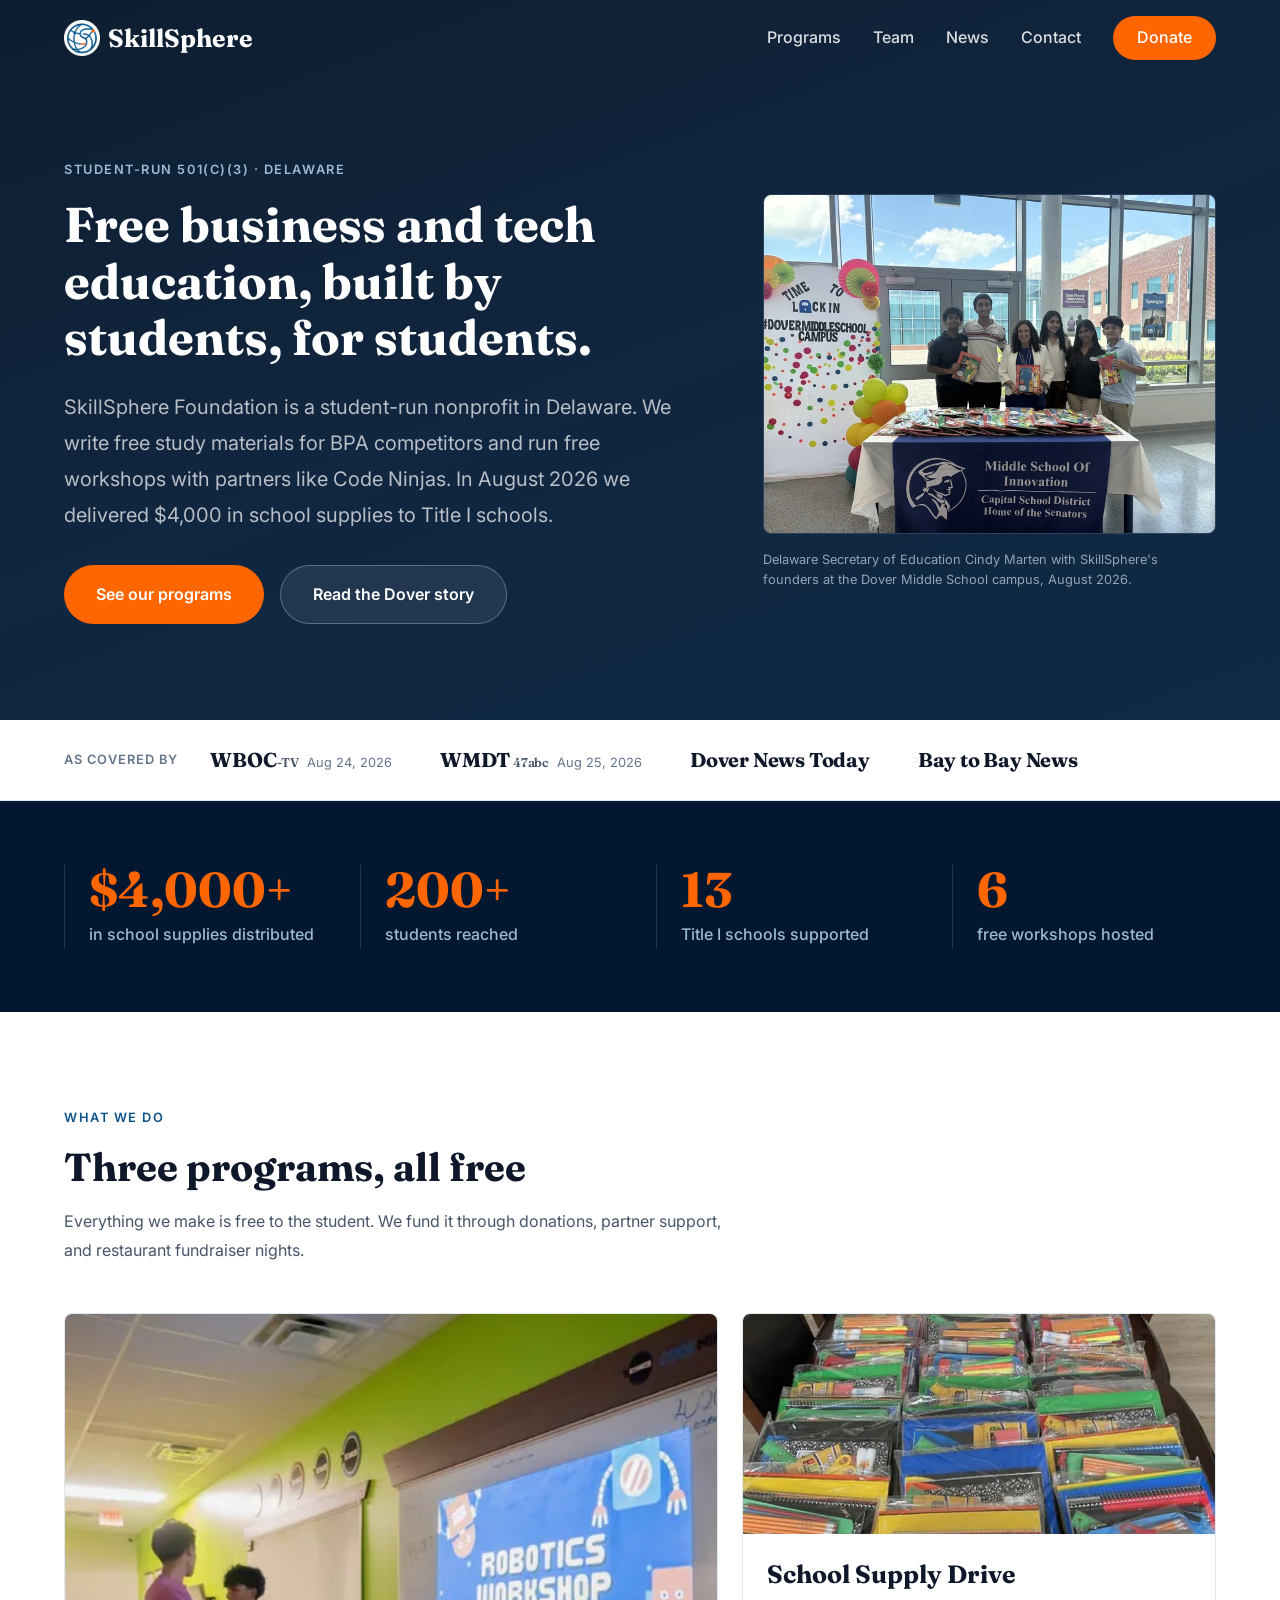
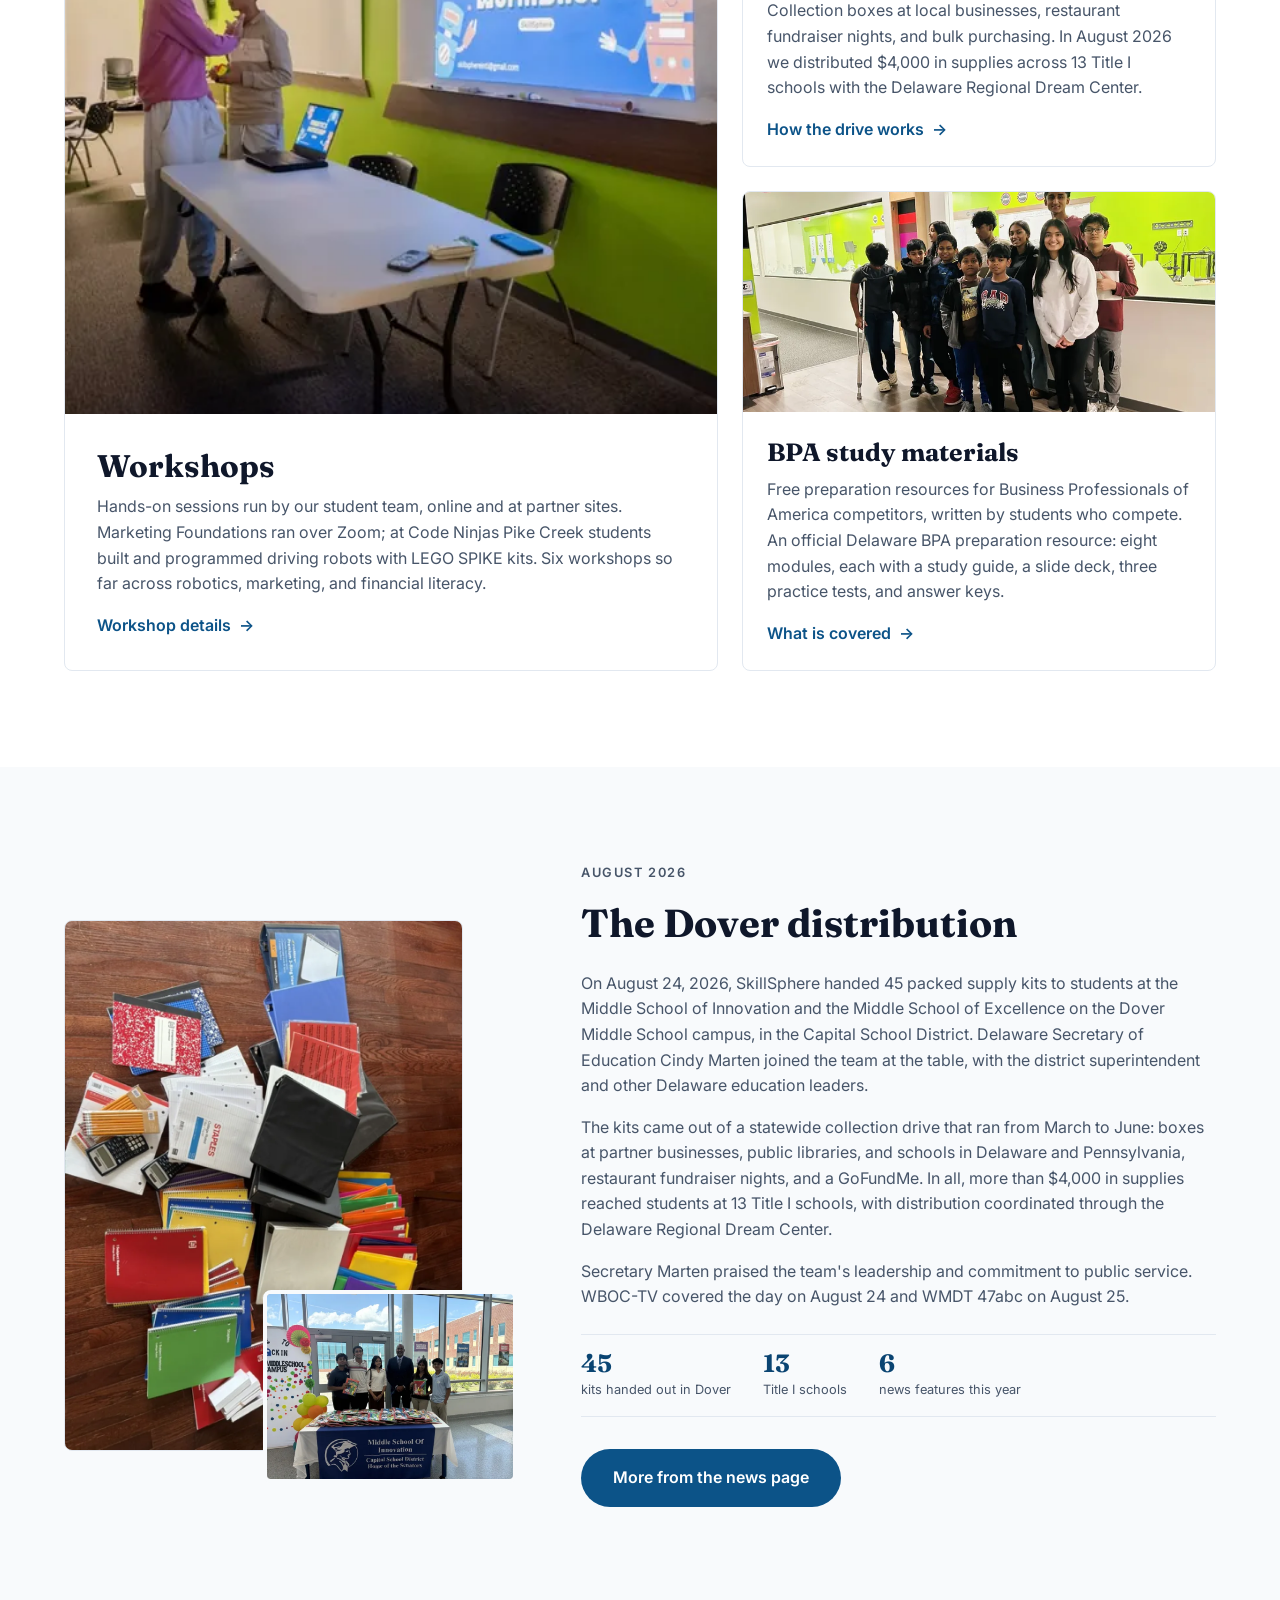
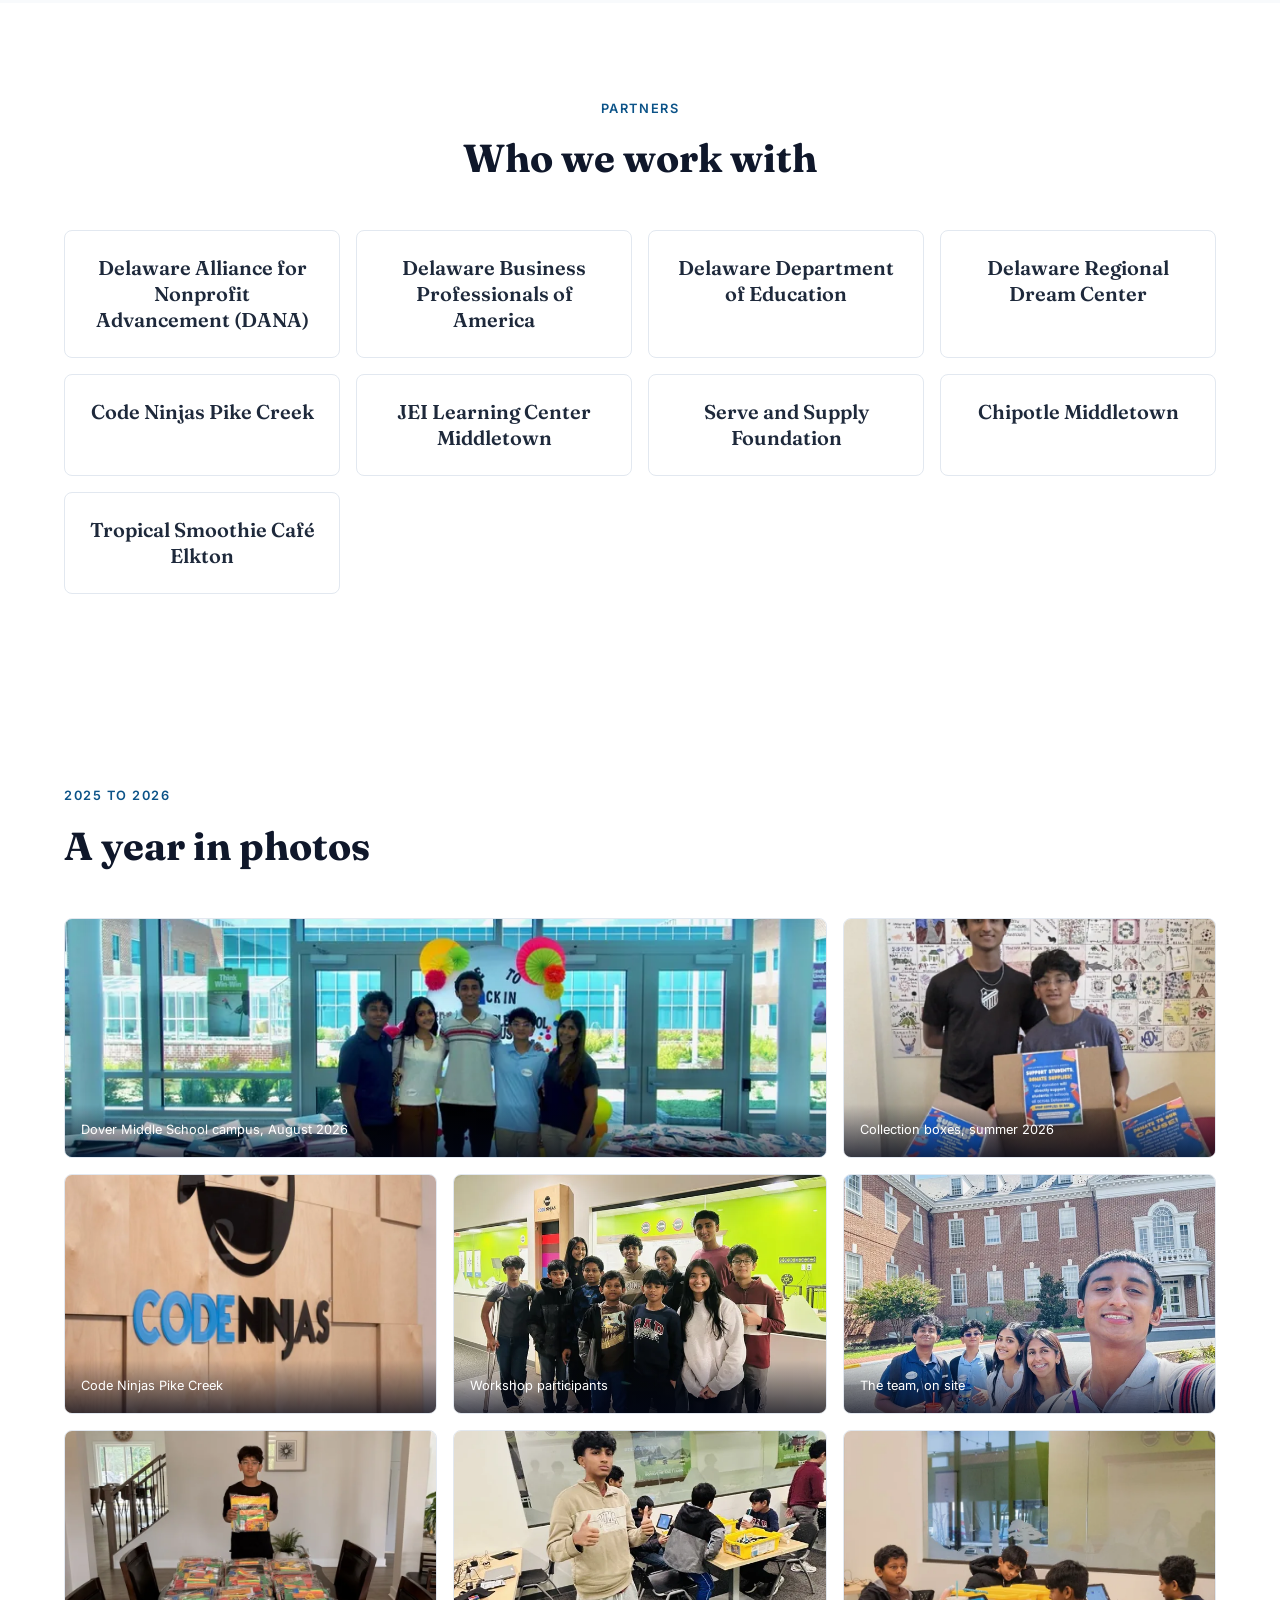
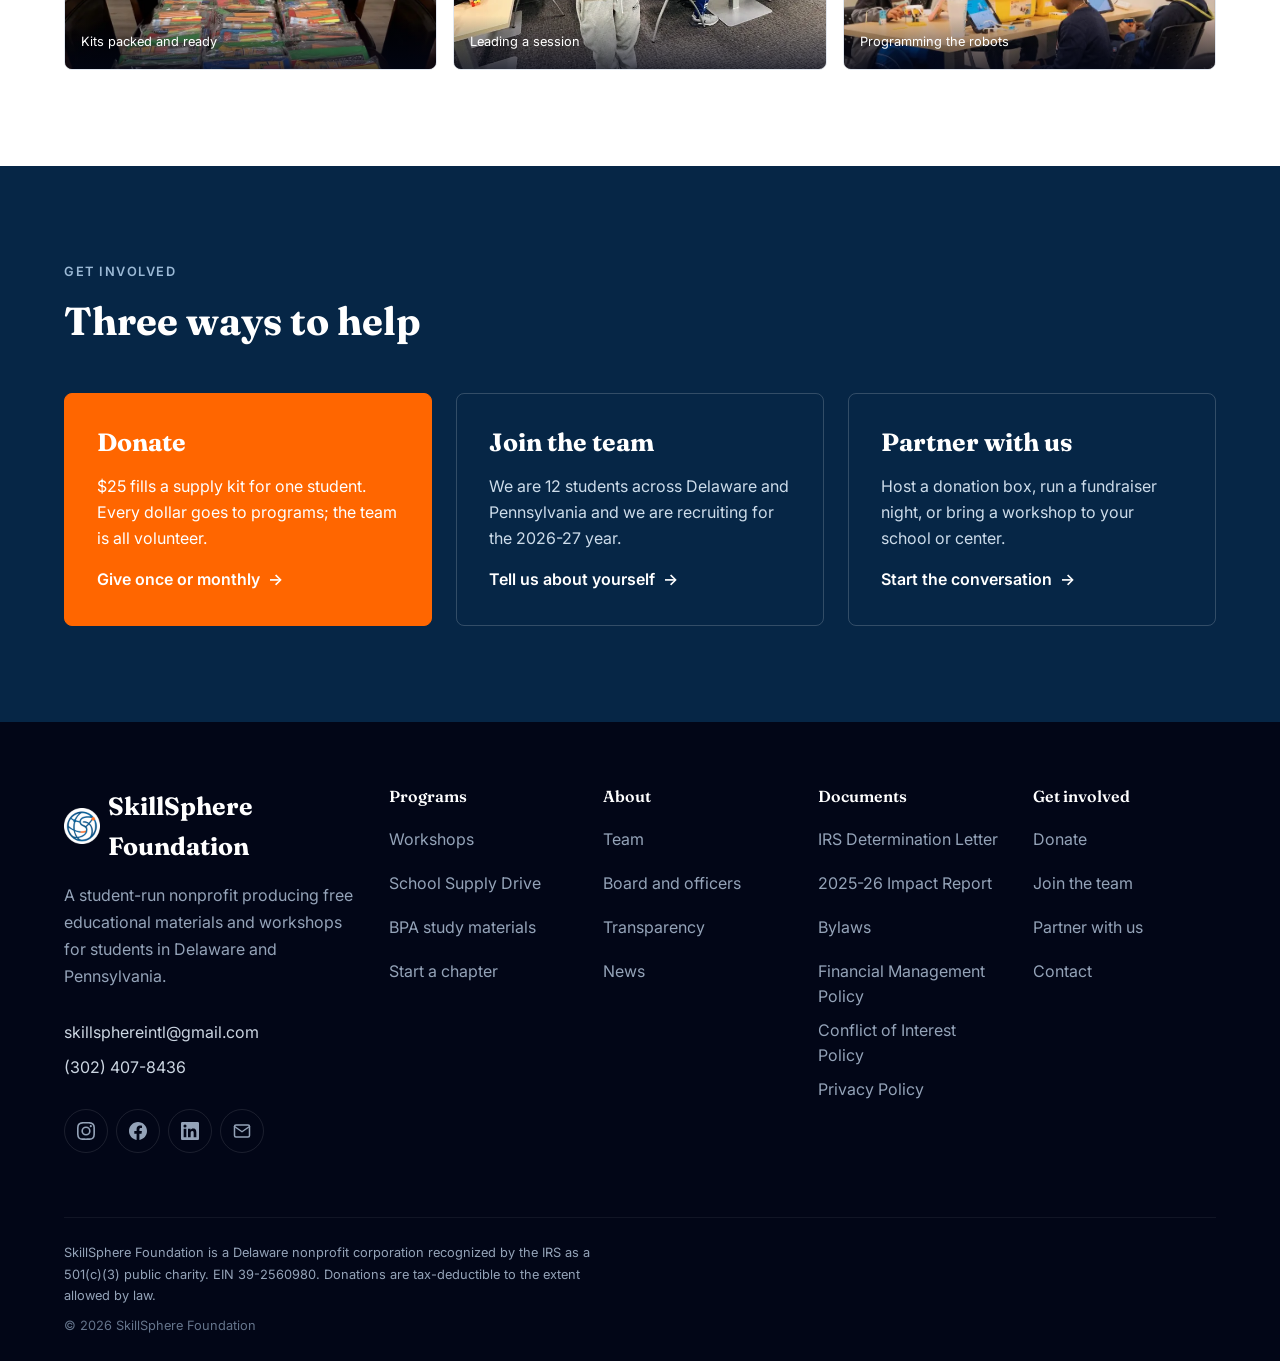
==== commit 21eba73d: "Add the IRS determination letter, with the mailing address redacted Linked first in the Documents fo" ====
--- a/index.html
+++ b/index.html
@@ -362,12 +362,12 @@
 
         <div class="footer-col">
           <h2 class="footer-heading">Documents</h2>
+          <a href="documents/skillsphere-irs-determination-letter.pdf" download>IRS Determination Letter</a>
           <a href="documents/skillsphere-impact-report-2025-26.pdf" download>2025-26 Impact Report</a>
           <a href="documents/skillsphere-bylaws-2026.pdf" download>Bylaws</a>
           <a href="documents/skillsphere-financial-management-policy.pdf" download>Financial Management Policy</a>
           <a href="documents/skillsphere-conflict-of-interest-policy.pdf" download>Conflict of Interest Policy</a>
           <a href="documents/skillsphere-privacy-policy.pdf" download>Privacy Policy</a>
-          <!-- TODO(ridhun): add the IRS determination letter at documents/skillsphere-irs-determination-letter.pdf and link it here -->
         </div>
 
         <div class="footer-col">
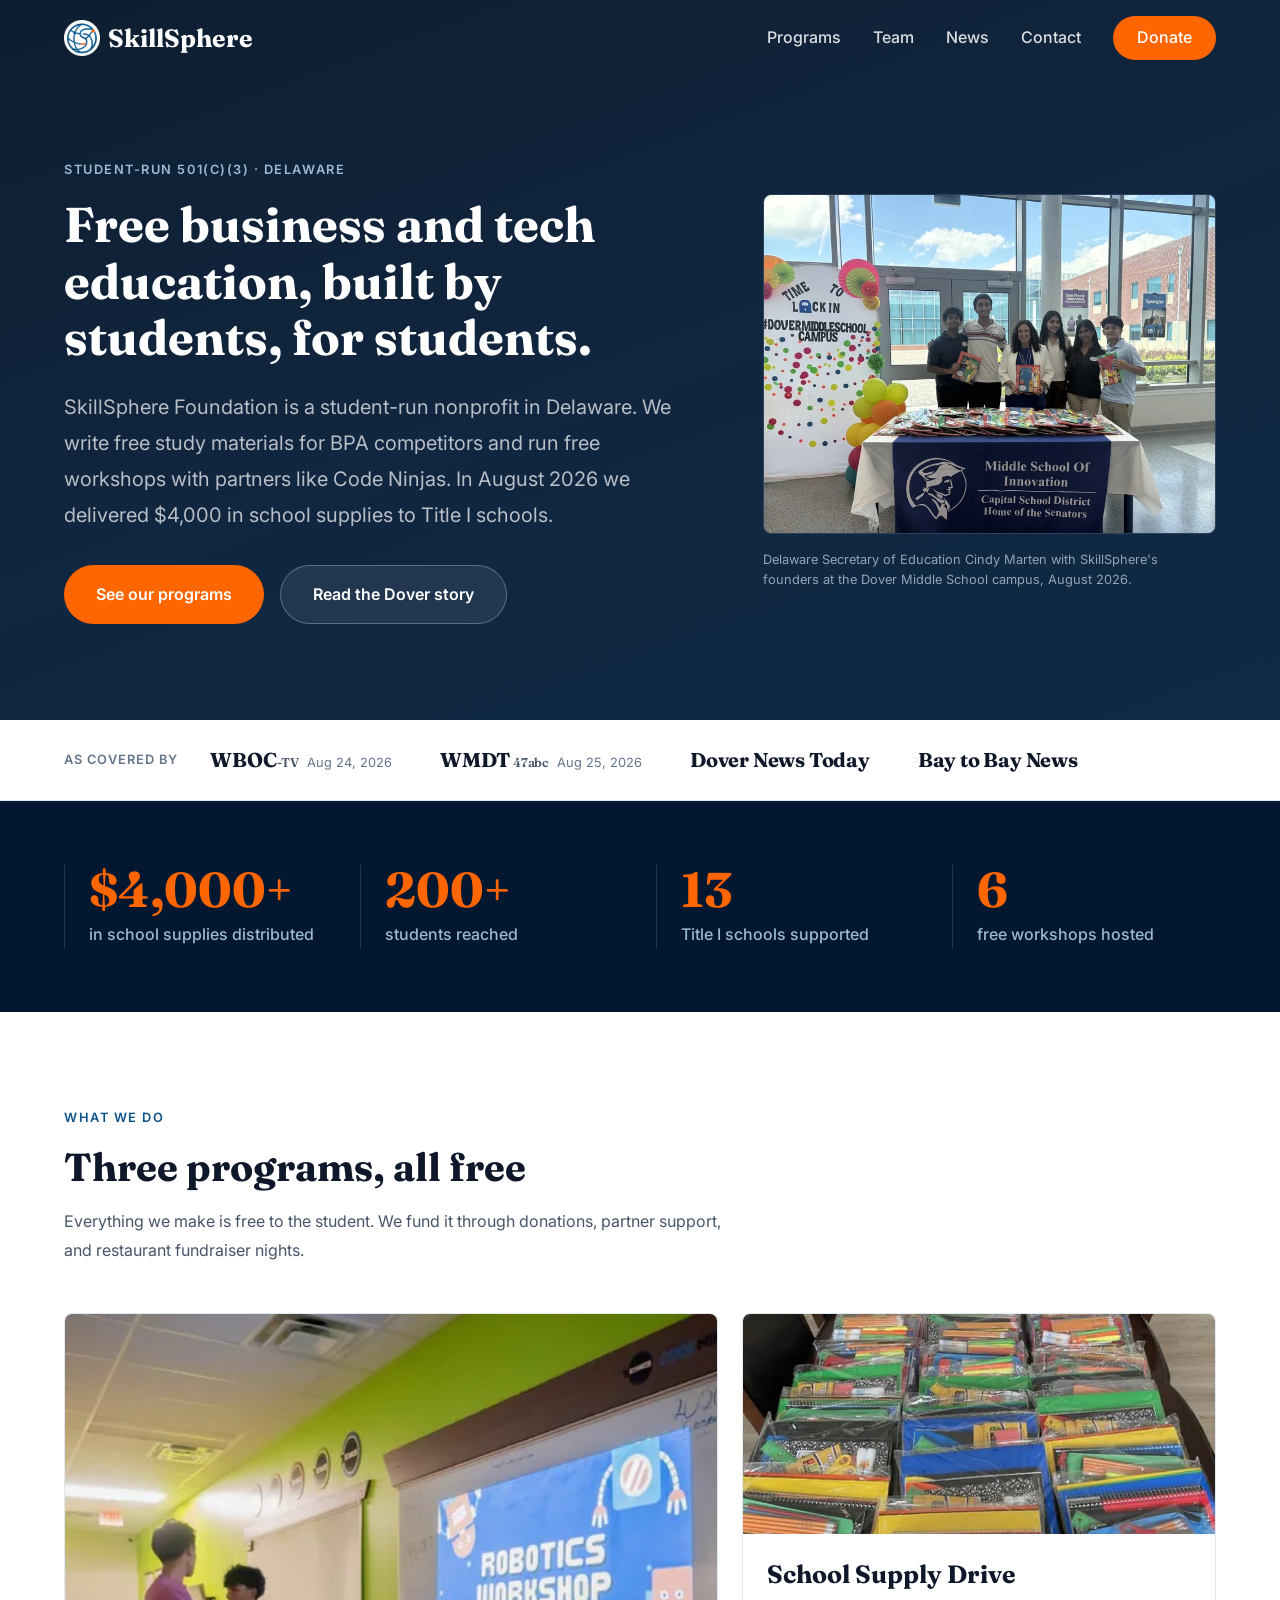
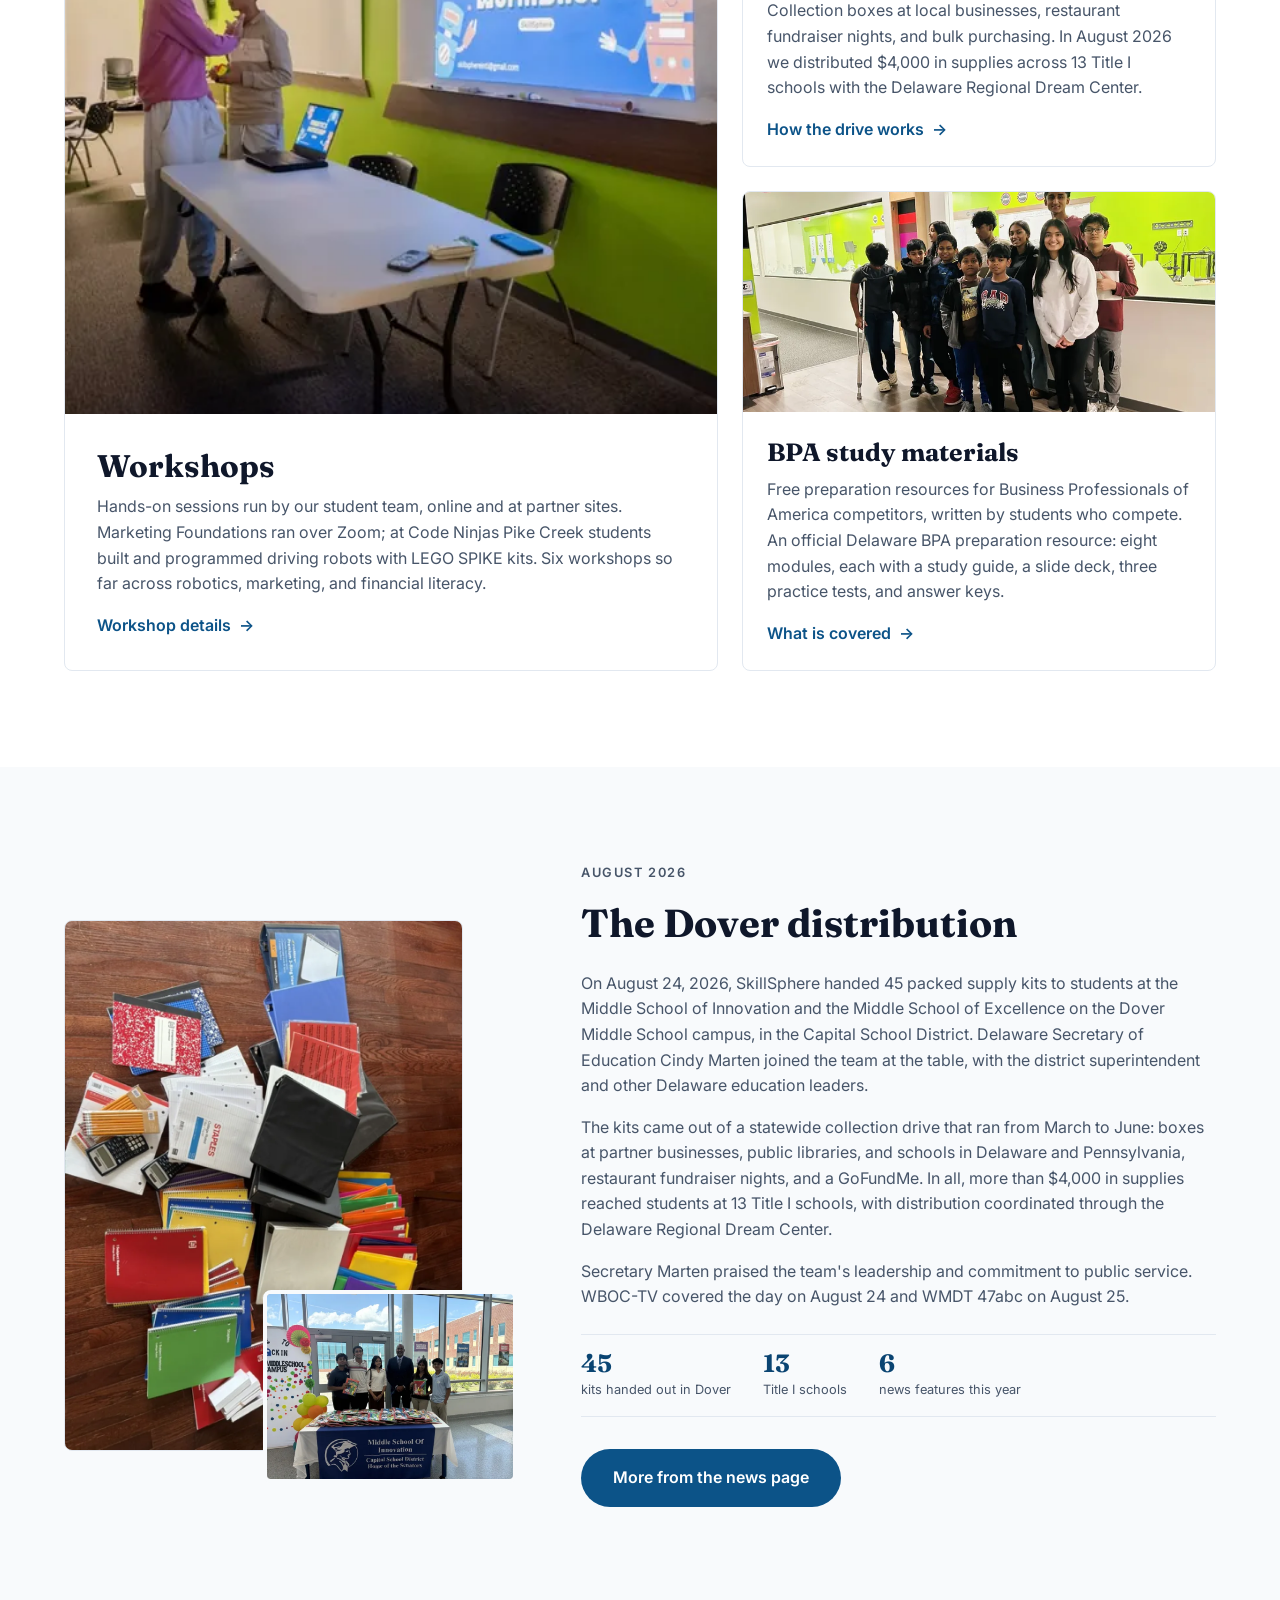
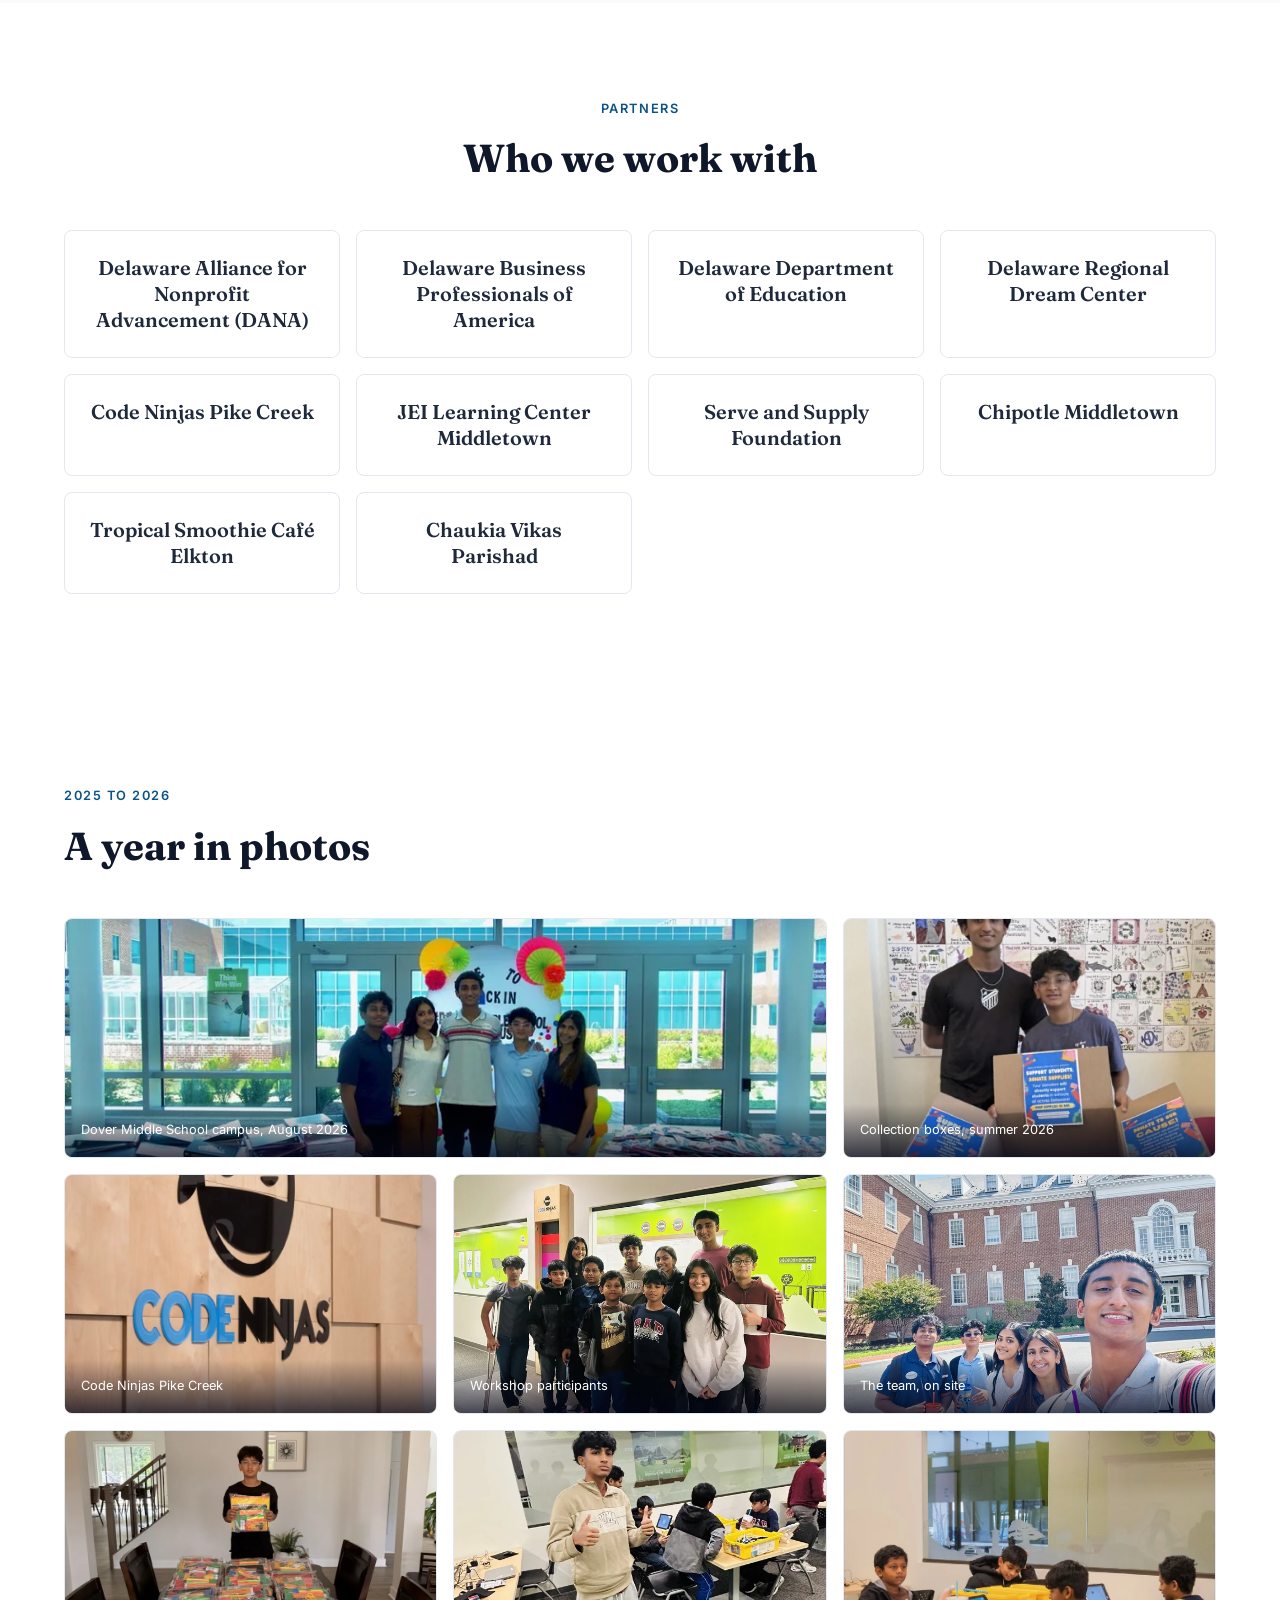
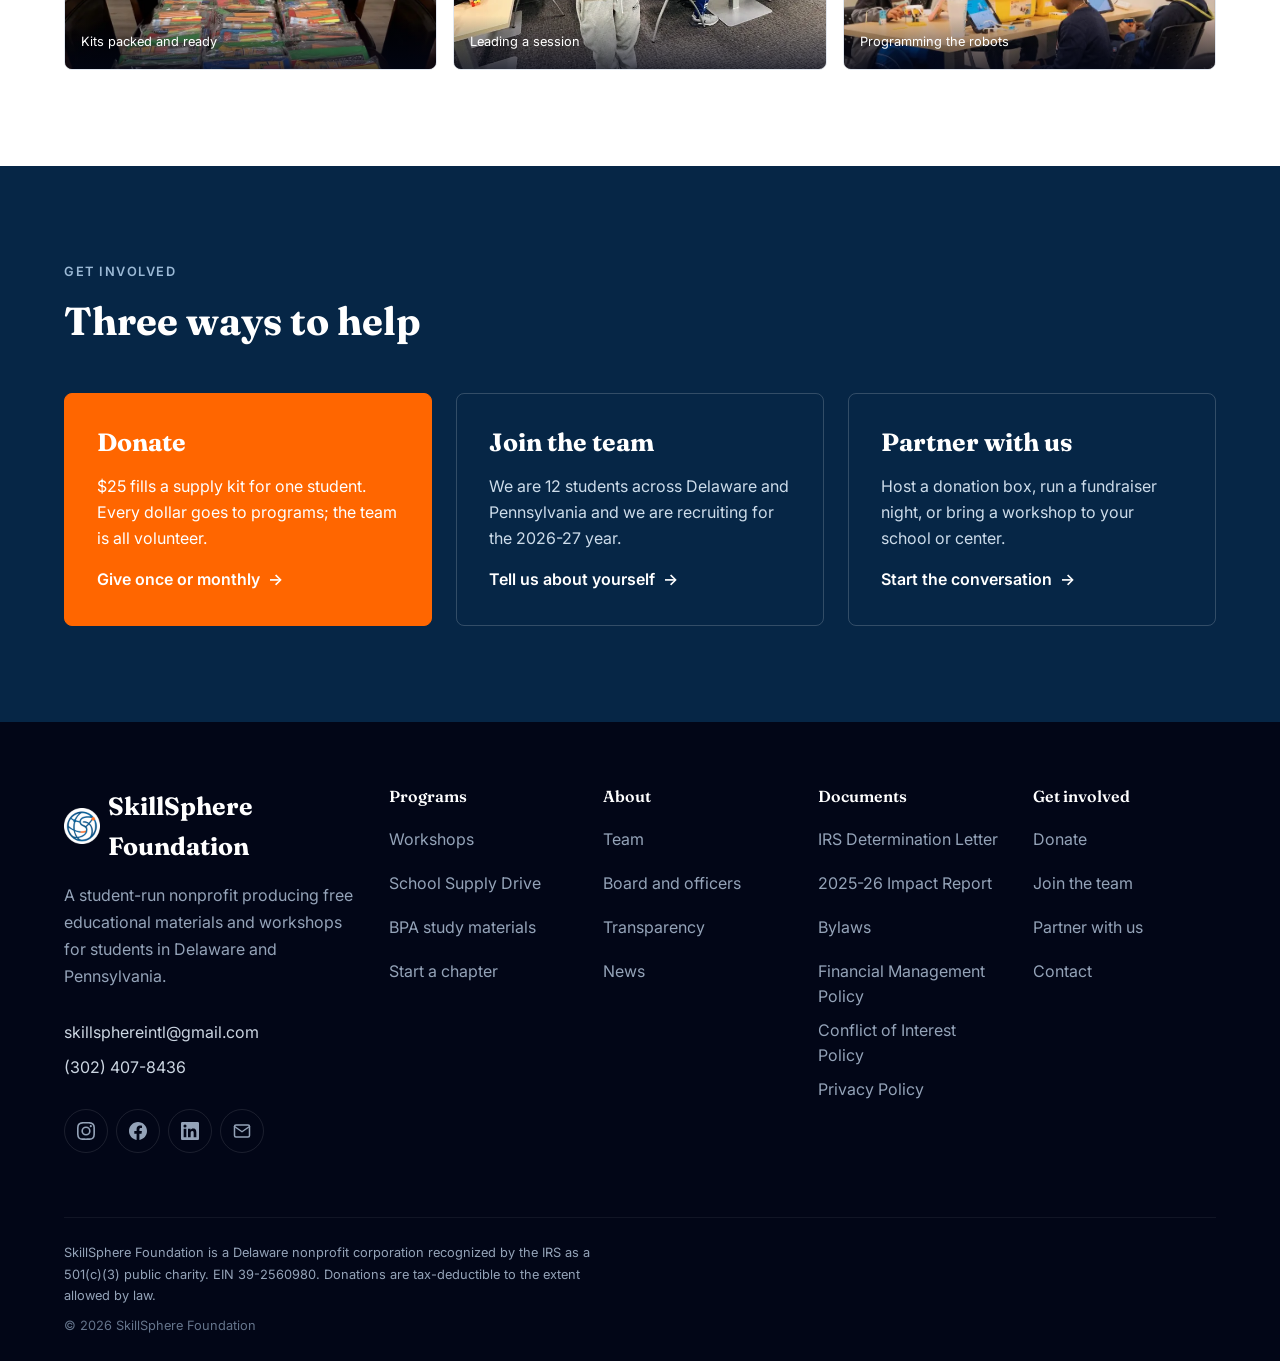
==== commit 1dce5b77: "Add Chaukia Vikas Parishad to the partner lists Co-Authored-By: Claude Fable 5.1 <noreply@anthropic." ====
--- a/index.html
+++ b/index.html
@@ -236,6 +236,7 @@
         <li data-reveal>Serve and Supply Foundation</li>
         <li data-reveal>Chipotle Middletown</li>
         <li data-reveal>Tropical Smoothie Caf&eacute; Elkton</li>
+        <li data-reveal>Chaukia Vikas Parishad</li>
       </ul>
     </div>
   </section>
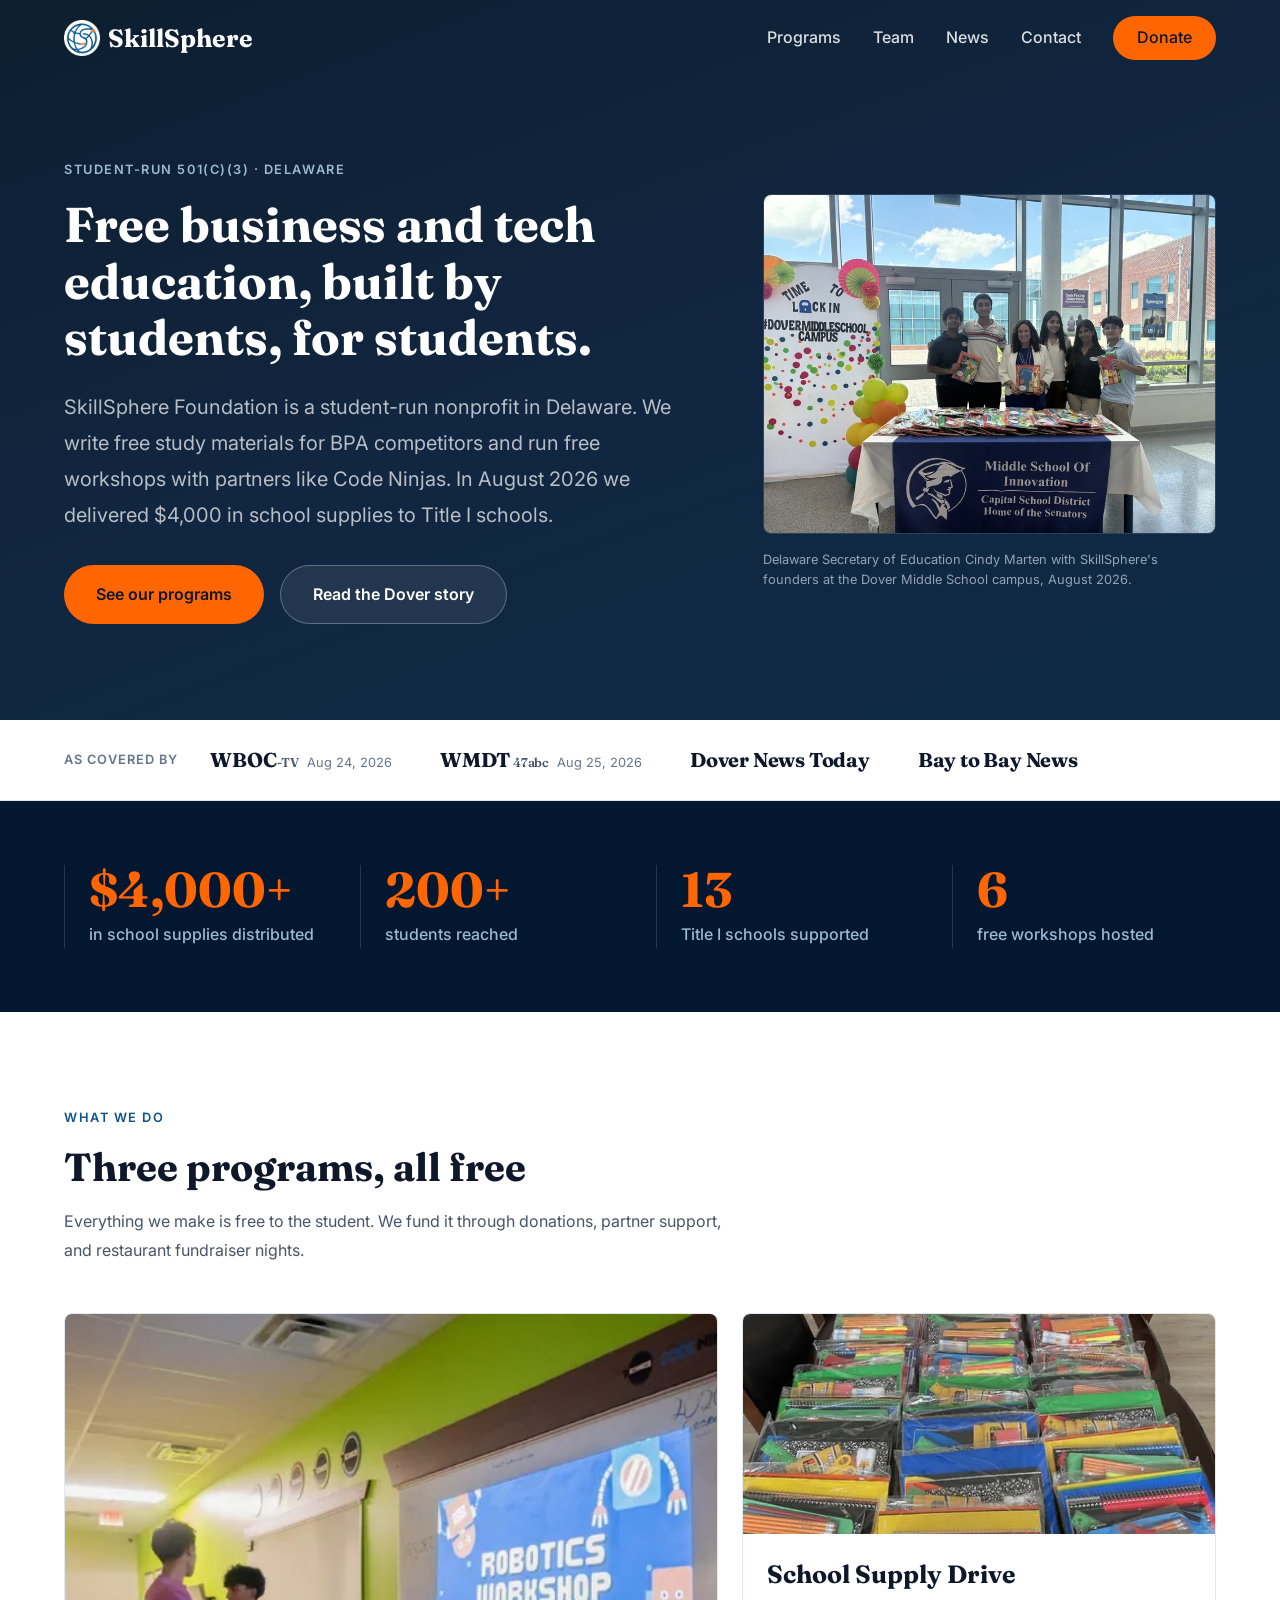
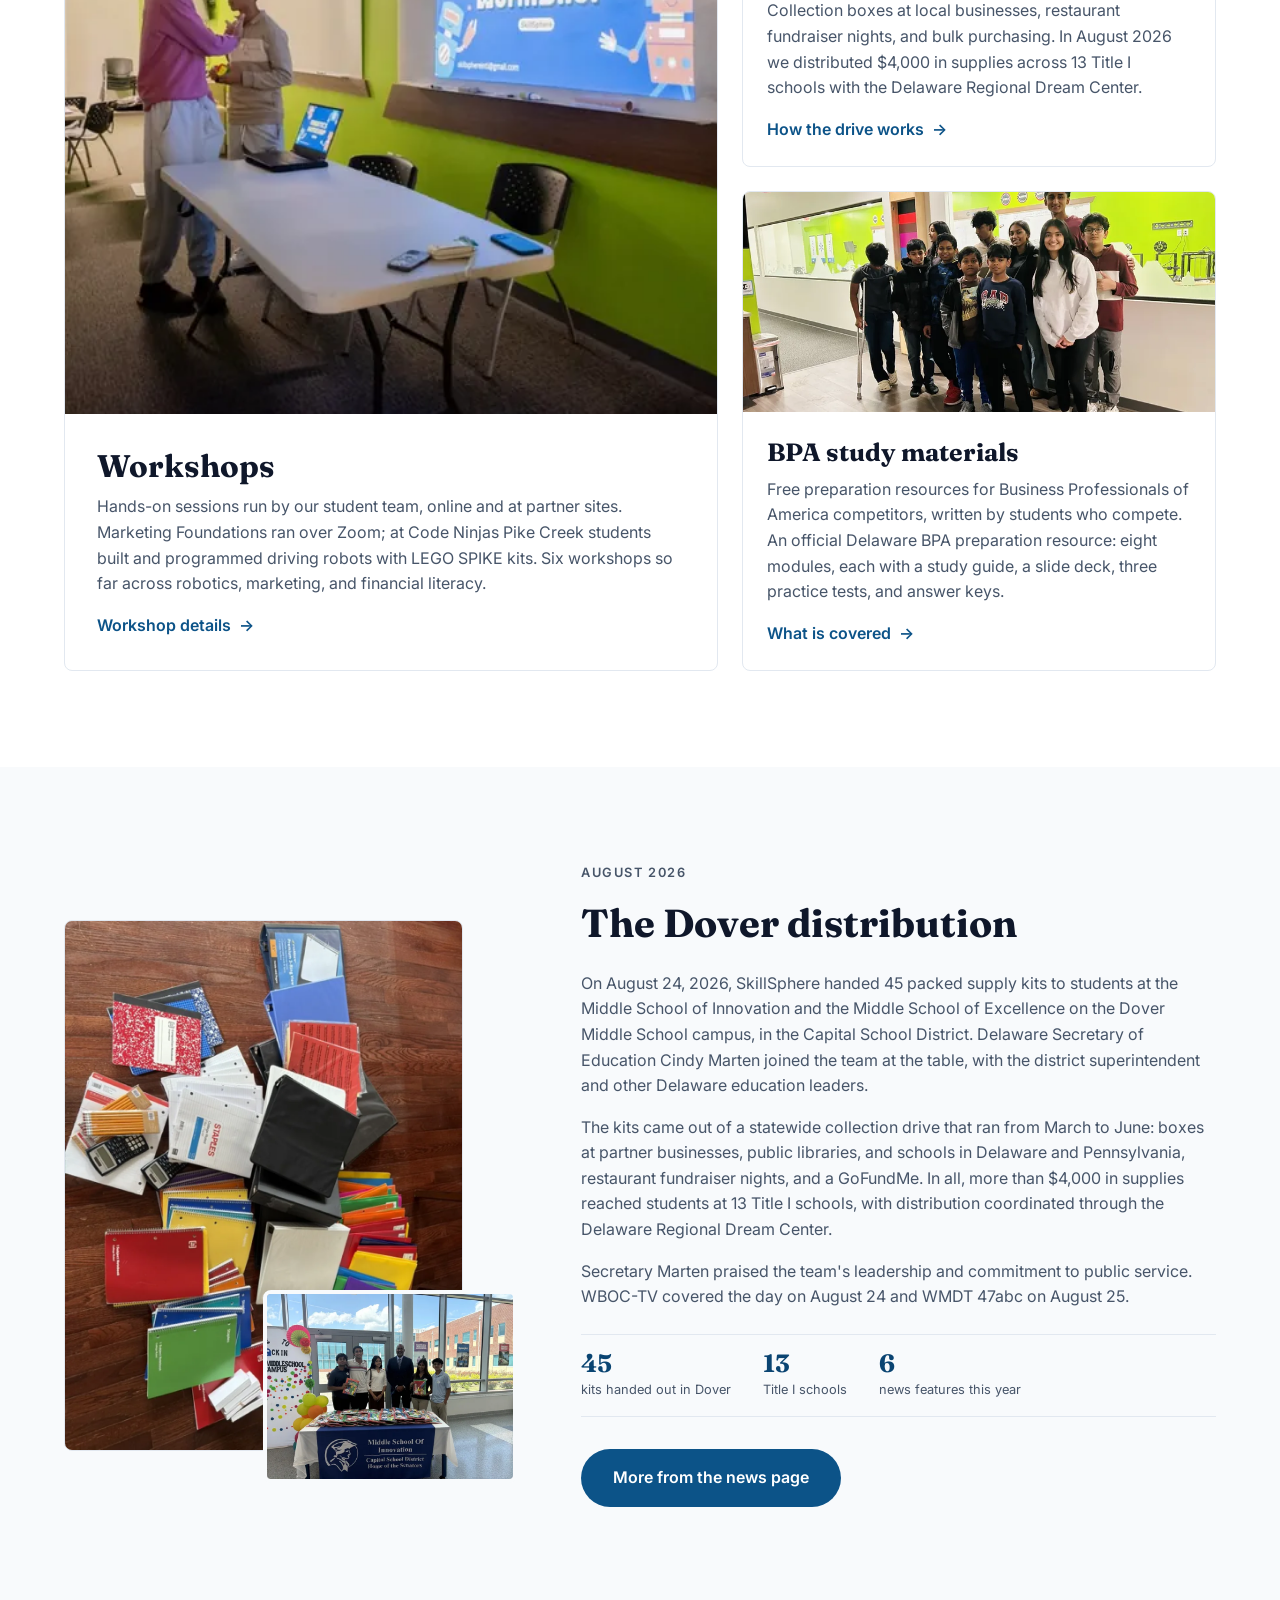
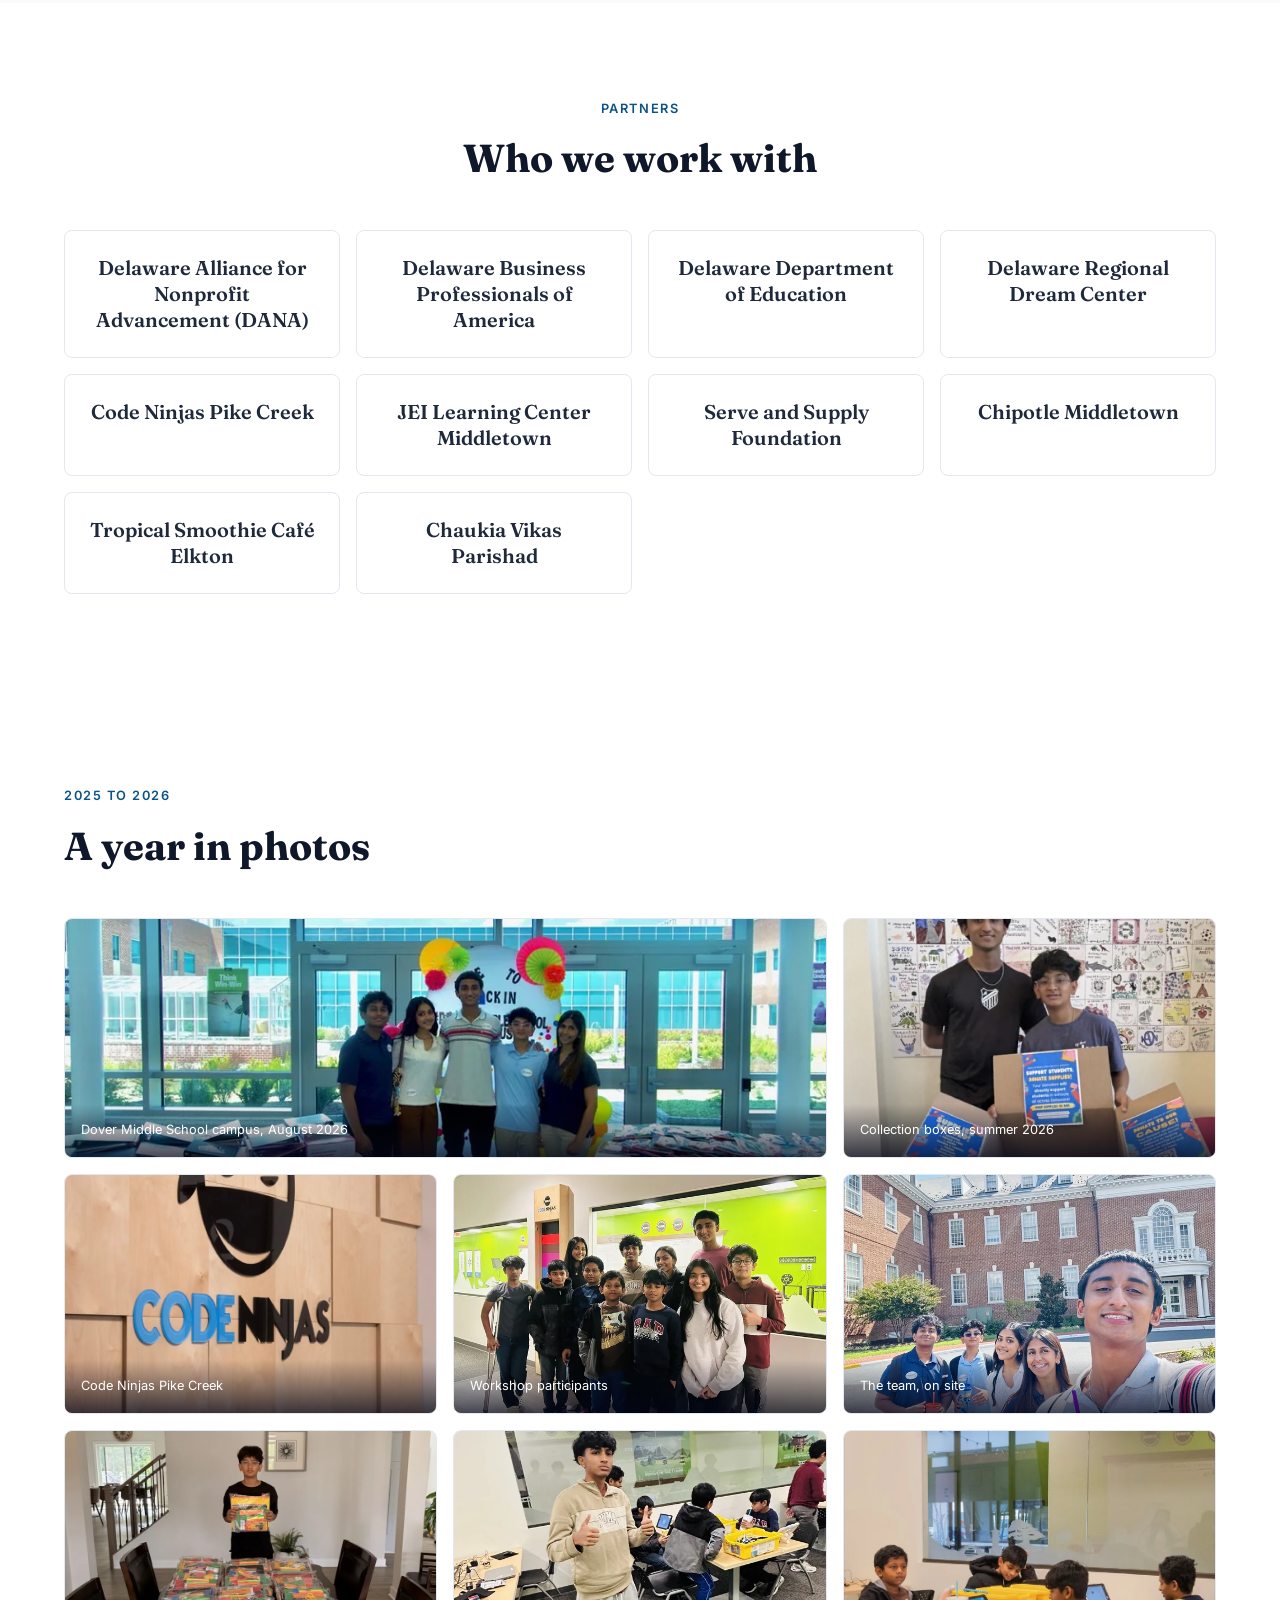
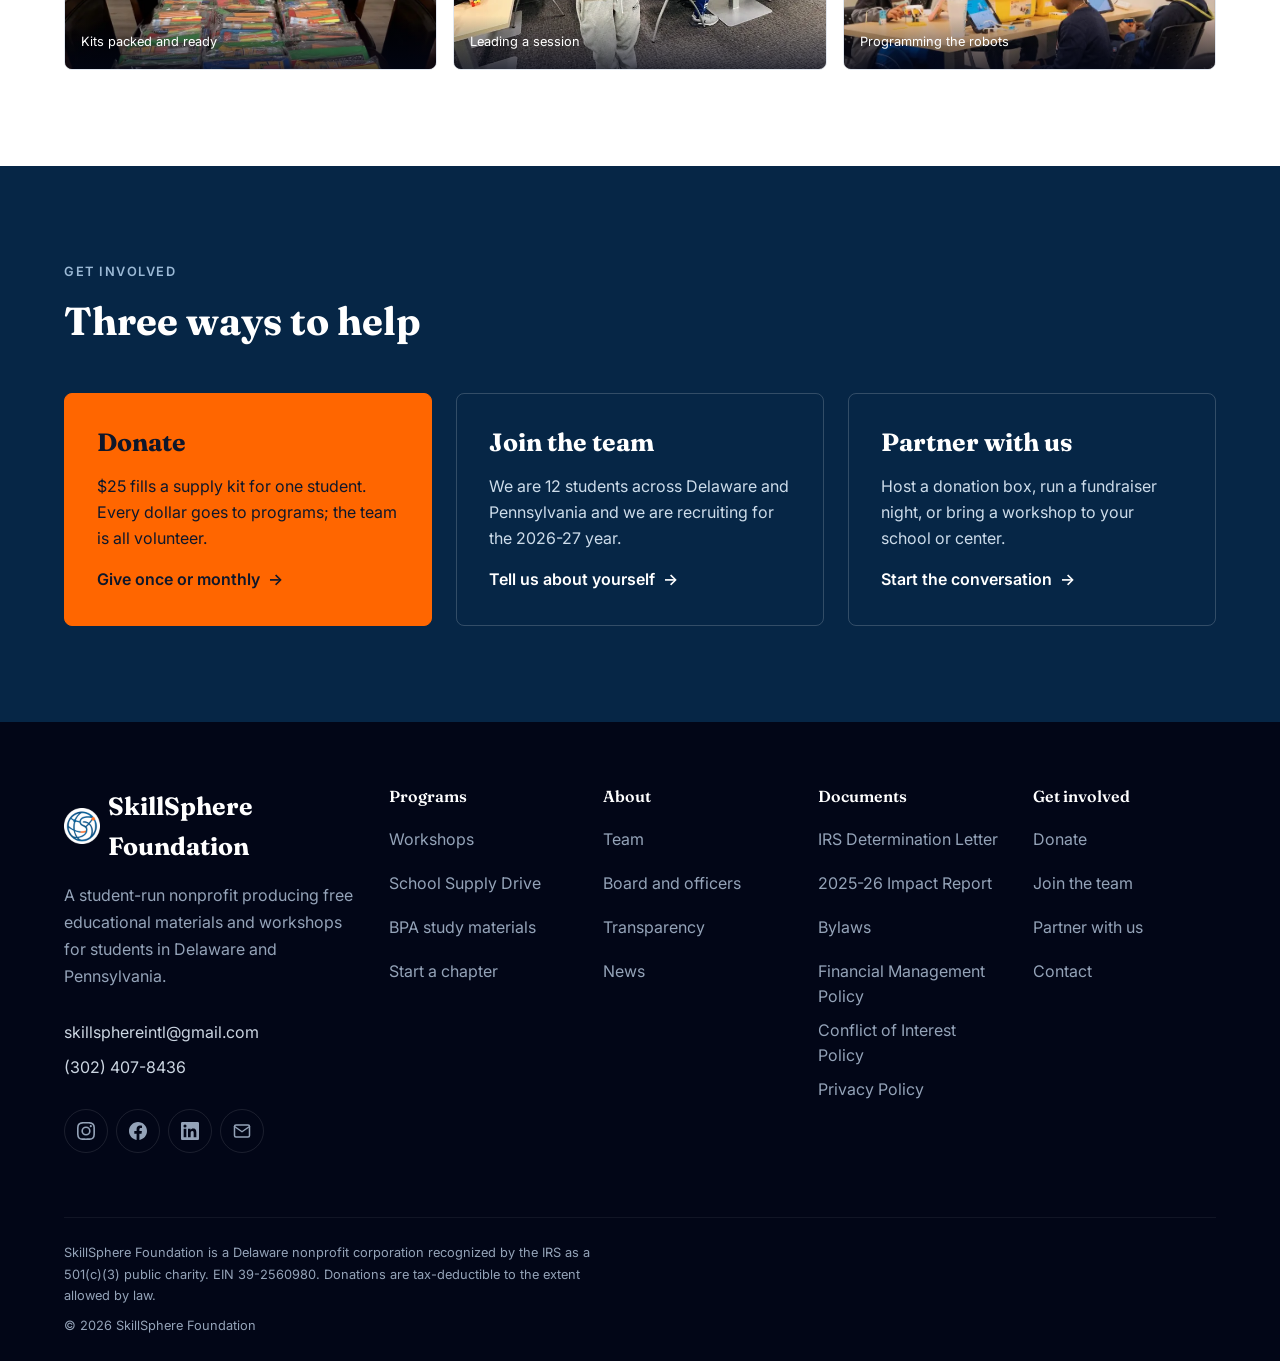
==== commit f84d712a: "Release pass: accessibility, SEO, performance, and validity fixes Audited with axe-core, the Nu HTML" ====
--- a/index.html
+++ b/index.html
@@ -1,27 +1,37 @@
 <!DOCTYPE html>
 <html lang="en">
 <head>
-  <meta charset="UTF-8" />
-  <meta name="viewport" content="width=device-width, initial-scale=1.0" />
+  <meta charset="UTF-8">
+  <meta name="viewport" content="width=device-width, initial-scale=1.0">
   <title>SkillSphere Foundation</title>
-  <meta name="description" content="SkillSphere Foundation is a student-run 501(c)(3) in Delaware. Free BPA study materials, free workshops with partners like Code Ninjas, and school supplies for Title I schools." />
-  <meta property="og:title" content="SkillSphere Foundation" />
-  <meta property="og:description" content="Free business and tech education, built by students, for students. A Delaware 501(c)(3)." />
-  <meta property="og:type" content="website" />
-  <meta property="og:url" content="https://skillsphere-intl.org/" />
-  <meta property="og:image" content="https://skillsphere-intl.org/images/photos/dover-secretary-marten-1200.webp" />
-  <link rel="preconnect" href="https://fonts.googleapis.com" />
-  <link rel="preconnect" href="https://fonts.gstatic.com" crossorigin />
-  <link rel="stylesheet" href="https://fonts.googleapis.com/css2?family=Fraunces:opsz,wght@9..144,600;9..144,700&family=Inter:wght@400;500;600&display=swap" />
-  <link rel="stylesheet" href="style.css" />
-  <link rel="icon" href="images/logo-108.png" />
+  <meta name="description" content="SkillSphere Foundation is a student-run 501(c)(3) in Delaware. Free BPA study materials, free workshops with partners like Code Ninjas, and school supplies for Title I schools.">
+  <link rel="canonical" href="https://skillsphere-intl.org/">
+  <meta name="theme-color" content="#0c5388">
+  <meta property="og:type" content="website">
+  <meta property="og:site_name" content="SkillSphere Foundation">
+  <meta property="og:url" content="https://skillsphere-intl.org/">
+  <meta property="og:title" content="SkillSphere Foundation">
+  <meta property="og:description" content="SkillSphere Foundation is a student-run 501(c)(3) in Delaware. Free BPA study materials, free workshops with partners like Code Ninjas, and school supplies for Title I schools.">
+  <meta property="og:image" content="https://skillsphere-intl.org/images/og-image.jpg">
+  <meta property="og:image:width" content="1200">
+  <meta property="og:image:height" content="630">
+  <meta property="og:image:alt" content="Delaware Secretary of Education Cindy Marten with SkillSphere's student founders at a table of packed school supply kits.">
+  <meta name="twitter:card" content="summary_large_image">
+  <link rel="preconnect" href="https://fonts.googleapis.com">
+  <link rel="preconnect" href="https://fonts.gstatic.com" crossorigin>
+  <link rel="preload" as="style" href="https://fonts.googleapis.com/css2?family=Fraunces:opsz,wght@9..144,600;9..144,700&family=Inter:wght@400;500;600&display=swap">
+  <link rel="stylesheet" href="https://fonts.googleapis.com/css2?family=Fraunces:opsz,wght@9..144,600;9..144,700&family=Inter:wght@400;500;600&display=swap" media="print" onload="this.media='all'">
+  <noscript><link rel="stylesheet" href="https://fonts.googleapis.com/css2?family=Fraunces:opsz,wght@9..144,600;9..144,700&family=Inter:wght@400;500;600&display=swap"></noscript>
+  <link rel="stylesheet" href="style.css">
+  <link rel="icon" href="images/logo-108.png">
+  <link rel="apple-touch-icon" href="images/logo-180.png">
   <script type="application/ld+json">
   {
     "@context": "https://schema.org",
     "@type": "NGO",
     "name": "SkillSphere Foundation",
     "url": "https://skillsphere-intl.org/",
-    "logo": "https://skillsphere-intl.org/images/logo.png",
+    "logo": "https://skillsphere-intl.org/images/logo-512.png",
     "description": "A student-run 501(c)(3) nonprofit in Delaware producing free educational materials and running free workshops for middle and high school students, BPA members, and students at Title I schools.",
     "email": "skillsphereintl@gmail.com",
     "telephone": "+1-302-407-8436",
@@ -44,7 +54,7 @@
   <nav class="navbar" id="navbar" aria-label="Primary">
     <div class="container">
       <a href="index.html" class="nav-logo" aria-label="SkillSphere Foundation home">
-        <img src="images/logo-108.png" alt="" width="36" height="36" />
+        <img src="images/logo-108.png" alt="" width="36" height="36">
         SkillSphere
       </a>
       <button class="nav-toggle" id="nav-toggle" aria-label="Menu" aria-expanded="false" aria-controls="nav-links">
@@ -80,11 +90,11 @@
       </div>
 
       <figure class="hero-figure">
-        <img src="images/photos/dover-secretary-marten-1200.webp"
+        <img fetchpriority="high" src="images/photos/dover-secretary-marten-1200.webp"
              srcset="images/photos/dover-secretary-marten-800.webp 800w, images/photos/dover-secretary-marten-1200.webp 1200w"
              sizes="(min-width: 1024px) 42vw, 100vw"
              width="1200" height="900"
-             alt="Delaware Secretary of Education Cindy Marten holding a supply kit, standing with SkillSphere's student founders behind a table of packed school supplies at the Dover Middle School campus." />
+             alt="Delaware Secretary of Education Cindy Marten holding a supply kit, standing with SkillSphere's student founders behind a table of packed school supplies at the Dover Middle School campus.">
         <figcaption>
           Delaware Secretary of Education Cindy Marten with SkillSphere's founders at the Dover Middle School campus, August 2026.
         </figcaption>
@@ -144,7 +154,7 @@
           <img src="images/photos/robotics-workshop-1200.webp"
                srcset="images/photos/robotics-workshop-800.webp 800w, images/photos/robotics-workshop-1200.webp 1200w"
                sizes="(min-width: 1024px) 58vw, 100vw" width="1200" height="800" loading="lazy"
-               alt="Students at tables during a SkillSphere robotics workshop at Code Ninjas, with the workshop title projected on the wall." />
+               alt="Students at tables during a SkillSphere robotics workshop at Code Ninjas, with the workshop title projected on the wall.">
           <div class="program__body">
             <h3>Workshops</h3>
             <p>Hands-on sessions run by our student team, online and at partner sites. Marketing Foundations ran over Zoom; at Code Ninjas Pike Creek students built and programmed driving robots with LEGO SPIKE kits. Six workshops so far across robotics, marketing, and financial literacy.</p>
@@ -154,7 +164,7 @@
 
         <article class="program" data-reveal>
           <img src="images/photos/supply-kits-table-900.webp" width="900" height="1200" loading="lazy"
-               alt="Dozens of packed school supply kits laid out across a long table, each with notebooks, pencils, folders, and scissors." />
+               alt="Dozens of packed school supply kits laid out across a long table, each with notebooks, pencils, folders, and scissors.">
           <div class="program__body">
             <h3>School Supply Drive</h3>
             <p>Collection boxes at local businesses, restaurant fundraiser nights, and bulk purchasing. In August 2026 we distributed $4,000 in supplies across 13 Title I schools with the Delaware Regional Dream Center.</p>
@@ -166,7 +176,7 @@
           <img src="images/photos/codeninjas-students-1200.webp"
                srcset="images/photos/codeninjas-students-800.webp 800w, images/photos/codeninjas-students-1200.webp 1200w"
                sizes="(min-width: 1024px) 28vw, 100vw" width="1200" height="675" loading="lazy"
-               alt="A group of middle school students standing together in a hallway at Code Ninjas after a workshop." />
+               alt="A group of middle school students standing together in a hallway at Code Ninjas after a workshop.">
           <div class="program__body">
             <h3>BPA study materials</h3>
             <p>Free preparation resources for Business Professionals of America competitors, written by students who compete. An official Delaware BPA preparation resource: eight modules, each with a study guide, a slide deck, three practice tests, and answer keys.</p>
@@ -183,12 +193,12 @@
       <div class="story-media" data-reveal-group>
         <img class="story-img story-img--main" data-reveal
              src="images/photos/supplies-overhead-900.webp" width="900" height="1200" loading="lazy"
-             alt="School supplies spread across a wood floor: notebooks, folders, pencils, calculators, and binders." />
+             alt="School supplies spread across a wood floor: notebooks, folders, pencils, calculators, and binders.">
         <img class="story-img story-img--inset" data-reveal
              src="images/photos/dover-superintendent-1200.webp"
              srcset="images/photos/dover-superintendent-800.webp 800w, images/photos/dover-superintendent-1200.webp 1200w"
              sizes="(min-width: 1024px) 24vw, 60vw" width="1200" height="900" loading="lazy"
-             alt="SkillSphere's student team with a Capital School District administrator at the Dover Middle School supply distribution table." />
+             alt="SkillSphere's student team with a Capital School District administrator at the Dover Middle School supply distribution table.">
       </div>
       <div class="story-body">
         <p class="eyebrow">August 2026</p>
@@ -250,37 +260,37 @@
       </div>
       <ul class="moments-grid" data-reveal-group>
         <li class="moments-item moments-item--wide" data-reveal>
-          <img src="images/photos/dover-table-wide-1200.webp" srcset="images/photos/dover-table-wide-800.webp 800w, images/photos/dover-table-wide-1200.webp 1200w" sizes="(min-width: 1024px) 60vw, 100vw" width="1200" height="800" loading="lazy" alt="The SkillSphere team behind a table of packed supply kits at the Dover Middle School campus, windows and balloons behind them." />
+          <img src="images/photos/dover-table-wide-1200.webp" srcset="images/photos/dover-table-wide-800.webp 800w, images/photos/dover-table-wide-1200.webp 1200w" sizes="(min-width: 1024px) 60vw, 100vw" width="1200" height="800" loading="lazy" alt="The SkillSphere team behind a table of packed supply kits at the Dover Middle School campus, windows and balloons behind them.">
           <span>Dover Middle School campus, August 2026</span>
         </li>
         <li class="moments-item" data-reveal>
-          <img src="images/photos/students-donation-boxes-900.webp" width="900" height="1200" loading="lazy" alt="Two students holding an open donation box with SkillSphere flyers taped to it." />
+          <img src="images/photos/students-donation-boxes-900.webp" width="900" height="1200" loading="lazy" alt="Two students holding an open donation box with SkillSphere flyers taped to it.">
           <span>Collection boxes, summer 2026</span>
         </li>
         <li class="moments-item" data-reveal>
-          <img src="images/photos/codeninjas-sign-800.webp" width="800" height="1200" loading="lazy" alt="The Code Ninjas sign on a wood panel wall." />
+          <img src="images/photos/codeninjas-sign-800.webp" width="800" height="1200" loading="lazy" alt="The Code Ninjas sign on a wood panel wall.">
           <span>Code Ninjas Pike Creek</span>
         </li>
         <li class="moments-item" data-reveal>
-          <img src="images/photos/student-group-1200.webp" srcset="images/photos/student-group-800.webp 800w, images/photos/student-group-1200.webp 1200w" sizes="(min-width: 1024px) 30vw, 100vw" width="1200" height="675" loading="lazy" alt="A group of middle school students together after a workshop." />
+          <img src="images/photos/student-group-1200.webp" srcset="images/photos/student-group-800.webp 800w, images/photos/student-group-1200.webp 1200w" sizes="(min-width: 1024px) 30vw, 100vw" width="1200" height="675" loading="lazy" alt="A group of middle school students together after a workshop.">
           <span>Workshop participants</span>
         </li>
         <li class="moments-item" data-reveal>
-          <img src="images/photos/team-outside-1200.webp" srcset="images/photos/team-outside-800.webp 800w, images/photos/team-outside-1200.webp 1200w" sizes="(min-width: 1024px) 30vw, 100vw" width="1200" height="675" loading="lazy" alt="Team members outside a brick school building." />
+          <img src="images/photos/team-outside-1200.webp" srcset="images/photos/team-outside-800.webp 800w, images/photos/team-outside-1200.webp 1200w" sizes="(min-width: 1024px) 30vw, 100vw" width="1200" height="675" loading="lazy" alt="Team members outside a brick school building.">
           <span>The team, on site</span>
         </li>
         <li class="moments-item" data-reveal>
-          <img src="images/photos/supply-kits-long-table-899.webp" width="899" height="1200" loading="lazy" alt="Supply kits lined up along a long dining table." />
+          <img src="images/photos/supply-kits-long-table-899.webp" width="899" height="1200" loading="lazy" alt="Supply kits lined up along a long dining table.">
           <span>Kits packed and ready</span>
         </li>
         <li class="moments-item" data-reveal>
           <img src="images/photos/workshop-room-675.webp" width="675" height="1200" loading="lazy"
-               alt="A student standing at the front of a classroom leading a workshop session." />
+               alt="A student standing at the front of a classroom leading a workshop session.">
           <span>Leading a session</span>
         </li>
         <li class="moments-item" data-reveal>
           <img src="images/photos/students-laptops-839.webp" width="839" height="1200" loading="lazy"
-               alt="Middle school students at a table working on laptops next to LEGO SPIKE kits." />
+               alt="Middle school students at a table working on laptops next to LEGO SPIKE kits.">
           <span>Programming the robots</span>
         </li>
       </ul>
@@ -321,7 +331,7 @@
       <div class="footer-grid">
         <div class="footer-brand">
           <a href="index.html" class="nav-logo">
-            <img src="images/logo-108.png" alt="" width="36" height="36" />
+            <img src="images/logo-108.png" alt="" width="36" height="36">
             SkillSphere Foundation
           </a>
           <p>A student-run nonprofit producing free educational materials and workshops for students in Delaware and Pennsylvania.</p>
--- a/style.css
+++ b/style.css
@@ -117,12 +117,6 @@
    strings live in their own components and set their own widths. */
 p { text-wrap: pretty; }
 
-.about-text,
-.supply-drive-text,
-.chapters-text,
-.section-desc,
-.member-bio { max-width: var(--measure); }
-
 /* ---- Focus (SC 2.4.7) ---- */
 :focus-visible {
   outline: 3px solid var(--primary-500);
@@ -207,23 +201,6 @@
   position: relative;
 }
 
-.section-header {
-  text-align: center;
-  max-width: 700px;
-  margin: 0 auto var(--space-7);
-}
-
-.section-label {
-  font-family: var(--font-display);
-  font-size: var(--fs-100);
-  font-weight: 600;
-  letter-spacing: 3px;
-  text-transform: uppercase;
-  color: var(--primary-500);
-  margin-bottom: var(--space-3);
-  display: inline-block;
-}
-
 .section-title {
   font-family: var(--font-display);
   font-size: var(--fs-600);
@@ -237,15 +214,6 @@
   font-size: var(--fs-200);
   color: var(--text-secondary);
   line-height: 1.8;
-}
-
-.loader.hidden {
-  opacity: 0;
-  visibility: hidden;
-}
-
-@keyframes spin {
-  to { transform: rotate(360deg); }
 }
 
 /* ============================================
@@ -343,8 +311,8 @@
 .nav-cta {
   padding: var(--space-2) var(--space-4);
   border-radius: var(--radius-pill);
-  background: #ff6600;
-  color: #fff !important;
+  background: var(--accent-500);
+  color: var(--neutral-900) !important;
   font-weight: 600;
   font-size: var(--fs-200);
   transition: var(--transition);
@@ -393,14 +361,8 @@
   overflow: hidden;
 }
 
-
 .hero-content {
   padding: var(--space-5) 0;
-}
-
-@keyframes pulse {
-  0%, 100% { opacity: 1; transform: scale(1); }
-  50% { opacity: 0.5; transform: scale(1.4); }
 }
 
 .hero-title {
@@ -461,31 +423,14 @@
   transform: translateY(-1px);
 }
 
-.btn-outline {
-  background: transparent;
-  color: var(--primary-500);
-  border: 2px solid var(--primary-500);
-}
-
-.btn-outline:hover {
-  background: var(--primary-500);
-  color: #fff;
-  transform: translateY(-1px);
-}
-
 .btn-orange {
-  background: #ff6600;
-  color: #fff;
+  background: var(--accent-500);
+  color: var(--neutral-900);
 }
 
 .btn-orange:hover {
   background: #ee5000;
   transform: translateY(-1px);
-}
-
-@keyframes floatCard {
-  0%, 100% { transform: translateY(0); }
-  50% { transform: translateY(-6px); }
 }
 
 @keyframes fadeSlideUp {
@@ -537,168 +482,6 @@
   font-size: var(--fs-200);
   color: var(--neutral-400);
   font-weight: 500;
-}
-
-.about-grid {
-  display: grid;
-  grid-template-columns: 1fr 1fr;
-  gap: var(--space-7);
-  align-items: center;
-}
-
-.about-image {
-  position: relative;
-  border-radius: var(--radius);
-  overflow: hidden;
-}
-
-.about-image img {
-  width: 100%;
-  height: 480px;
-  object-fit: cover;
-}
-
-.about-content .section-label,
-.about-content .section-title {
-  text-align: left;
-}
-
-.about-text {
-  color: var(--text-secondary);
-  line-height: 1.8;
-  margin-bottom: var(--space-4);
-  font-size: var(--fs-200);
-}
-
-.about-features {
-  display: grid;
-  grid-template-columns: 1fr 1fr;
-  gap: var(--space-3);
-  margin: var(--space-5) 0;
-}
-
-.about-feature {
-  display: flex;
-  align-items: center;
-  gap: var(--space-2);
-  padding: var(--space-2) var(--space-3);
-  background: #fff;
-  border: 1px solid var(--neutral-200);
-  border-radius: var(--radius);
-  transition: var(--transition);
-}
-
-.about-feature:hover {
-  transform: translateY(-1px);
-}
-
-.about-feature .feature-icon {
-  width: 36px;
-  height: 36px;
-  border-radius: 8px;
-  background: var(--primary-50);
-  display: flex;
-  align-items: center;
-  justify-content: center;
-  font-size: var(--fs-300);
-  flex-shrink: 0;
-}
-
-.about-feature .feature-text {
-  font-weight: 600;
-  font-size: var(--fs-200);
-  color: var(--neutral-800);
-}
-
-.programs-grid {
-  display: grid;
-  grid-template-columns: repeat(3, 1fr);
-  gap: var(--space-4);
-}
-
-.program-card {
-  background: #fff;
-  border-radius: var(--radius);
-  overflow: hidden;
-  border: 1px solid var(--neutral-200);
-  transition: var(--transition);
-}
-
-.program-card:hover {
-  transform: translateY(-4px);
-  border-color: var(--primary-300);
-}
-
-.program-card-image {
-  height: 220px;
-  overflow: hidden;
-  position: relative;
-}
-
-.program-card-image img {
-  width: 100%;
-  height: 100%;
-  object-fit: cover;
-  transition: var(--transition);
-}
-
-.program-card:hover .program-card-image img {
-  transform: scale(1.04);
-}
-
-.program-card-image .program-tag {
-  position: absolute;
-  top: 16px;
-  left: 16px;
-  background: var(--primary-500);
-  color: #fff;
-  padding: var(--space-1) var(--space-3);
-  border-radius: var(--radius-pill);
-  font-size: var(--fs-100);
-  font-weight: 600;
-  letter-spacing: 0.5px;
-  text-transform: uppercase;
-}
-
-.program-card-body {
-  padding: var(--space-4);
-}
-
-.program-card-title {
-  font-family: var(--font-display);
-  font-size: var(--fs-300);
-  font-weight: 700;
-  color: var(--neutral-900);
-  margin-bottom: var(--space-2);
-}
-
-.program-card-desc {
-  font-size: var(--fs-200);
-  color: var(--text-secondary);
-  line-height: 1.7;
-  margin-bottom: var(--space-3);
-}
-
-.initiatives .section-label {
-  color: var(--primary-300);
-}
-
-.initiatives .section-title {
-  color: #fff;
-}
-
-.initiatives .section-desc {
-  color: var(--neutral-400);
-}
-
-.supply-drive-content .section-label,
-.supply-drive-content .section-title {
-  text-align: left;
-}
-
-.chapters-content .section-label,
-.chapters-content .section-title {
-  text-align: left;
 }
 
 /* ============================================
@@ -742,11 +525,6 @@
   flex-wrap: wrap;
 }
 
-.input-group .btn {
-  border-radius: 0;
-  padding: var(--space-3) var(--space-4);
-}
-
 /* ============================================
    FOOTER
    ============================================ */
@@ -798,14 +576,6 @@
   color: #fff;
 }
 
-.footer-col h4 {
-  color: #fff;
-  font-family: var(--font-display);
-  font-weight: 600;
-  font-size: var(--fs-200);
-  margin-bottom: var(--space-3);
-}
-
 .footer-col a {
   display: block;
   font-size: var(--fs-200);
@@ -838,21 +608,7 @@
 
 .footer-legal p + p {
   margin-top: var(--space-2);
-  color: var(--neutral-500);
-}
-
-.footer-bottom a {
   color: var(--neutral-400);
-  transition: var(--transition);
-}
-
-.footer-bottom a:hover {
-  color: var(--primary-300);
-}
-
-.reveal.visible {
-  opacity: 1;
-  transform: translateY(0);
 }
 
 /* ============================================
@@ -905,15 +661,9 @@
     justify-content: center;
   }
 
-  .about-grid,
-  .supply-drive-grid,
-  .chapters-grid {
-    grid-template-columns: 1fr;
-  }
-
-  .programs-grid {
-    grid-template-columns: repeat(2, 1fr);
-  }
+  
+
+  
 
   .footer-grid {
     grid-template-columns: 1fr 1fr;
@@ -961,11 +711,7 @@
     gap: var(--space-4);
   }
 
-  .programs-grid,
-  .initiatives-grid,
-  .workshops-grid {
-    grid-template-columns: 1fr;
-  }
+  
 
   .footer-grid {
     grid-template-columns: 1fr;
@@ -980,9 +726,7 @@
 }
 
 @media (max-width: 480px) {
-  .about-features {
-    grid-template-columns: 1fr;
-  }
+  
 
   .hero-title {
     font-size: var(--fs-600);
@@ -1185,9 +929,9 @@
 .involve-card:hover { transform: translateY(calc(-1 * var(--space-1))); border-color: rgba(255, 255, 255, 0.4); background: rgba(255, 255, 255, 0.04); }
 .involve-card h3 { font-size: var(--fs-400); }
 .involve-card p { color: var(--primary-100); flex: 1; }
-.involve-card--accent { background: var(--accent-500); border-color: var(--accent-500); color: #fff; }
-.involve-card--accent p { color: #fff; }
-.involve-card--accent:hover { background: var(--accent-500); border-color: #fff; }
+.involve-card--accent { background: var(--accent-500); border-color: var(--accent-500); color: var(--neutral-900); }
+.involve-card--accent p, .involve-card--accent .text-link--light { color: var(--neutral-900); }
+.involve-card--accent:hover { background: var(--accent-500); border-color: var(--neutral-900); }
 
 /* ---- Footer heading (was h4, which skipped levels on shallow pages) ---- */
 .footer-heading {
@@ -1236,7 +980,6 @@
 .news-feature__body { padding: var(--space-6); }
 .news-feature__body h2 { font-size: var(--fs-500); margin-bottom: var(--space-3); }
 .news-feature__body p { color: var(--text-secondary); margin-bottom: var(--space-3); }
-.card-date { display: block; margin-top: var(--space-2); font-size: var(--fs-100); color: var(--neutral-500); }
 
 @media (max-width: 1024px) {
  .news-feature { grid-template-columns: 1fr; }
@@ -1499,3 +1242,15 @@
   .footer-grid { grid-template-columns: 1fr; }
   .stat-grid { grid-template-columns: 1fr; }
 }
+
+/* =====================================================================
+   Print: the page content, without chrome
+   ===================================================================== */
+@media print {
+  .navbar, .skip-link, .back-to-top, .footer-socials, .cta-section, .involve, .press-strip { display: none !important; }
+  body { color: #000; background: #fff; }
+  .section, .page-hero, .page-head { padding: var(--space-4) 0; }
+  a { color: inherit; text-decoration: underline; }
+  .footer { background: #fff; color: #000; border-top: 1px solid #000; }
+  .footer-col a, .footer-brand p, .footer-legal, .footer-heading, .footer-contact a, .nav-logo { color: #000; }
+}
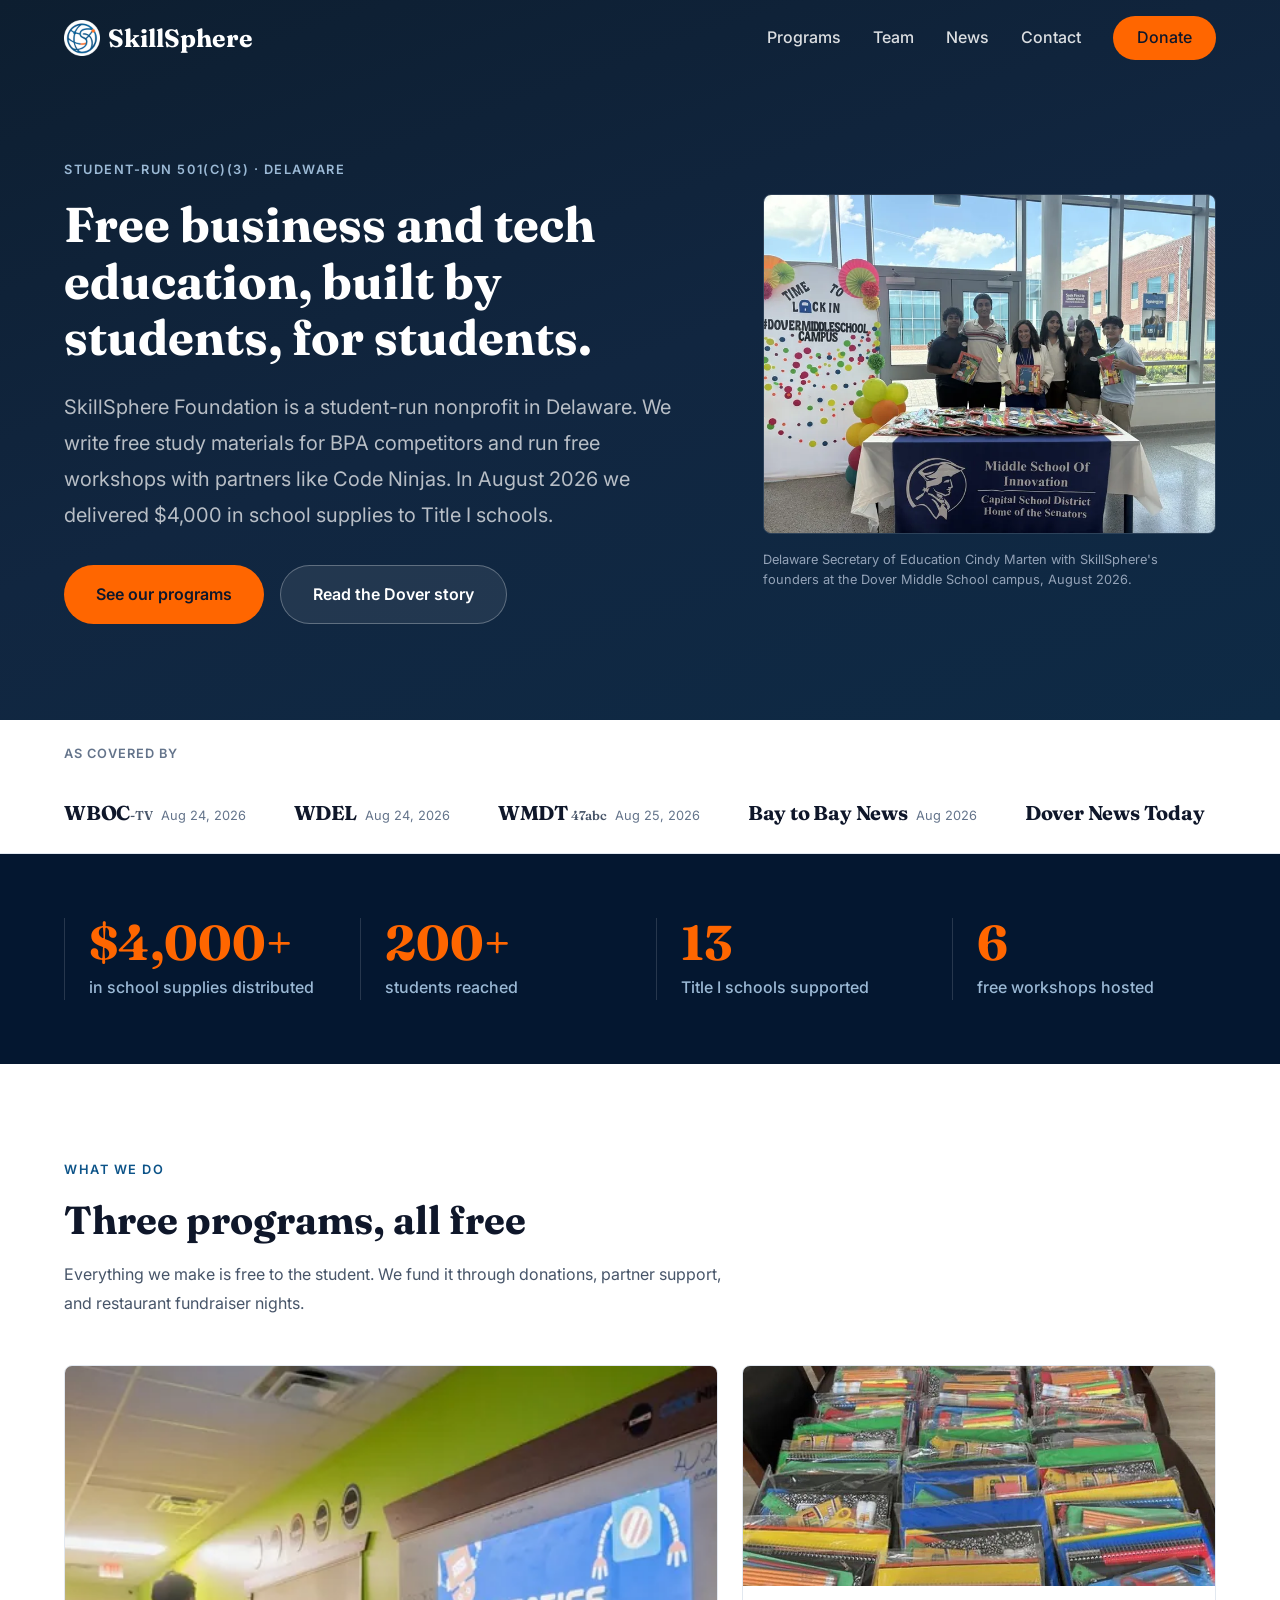
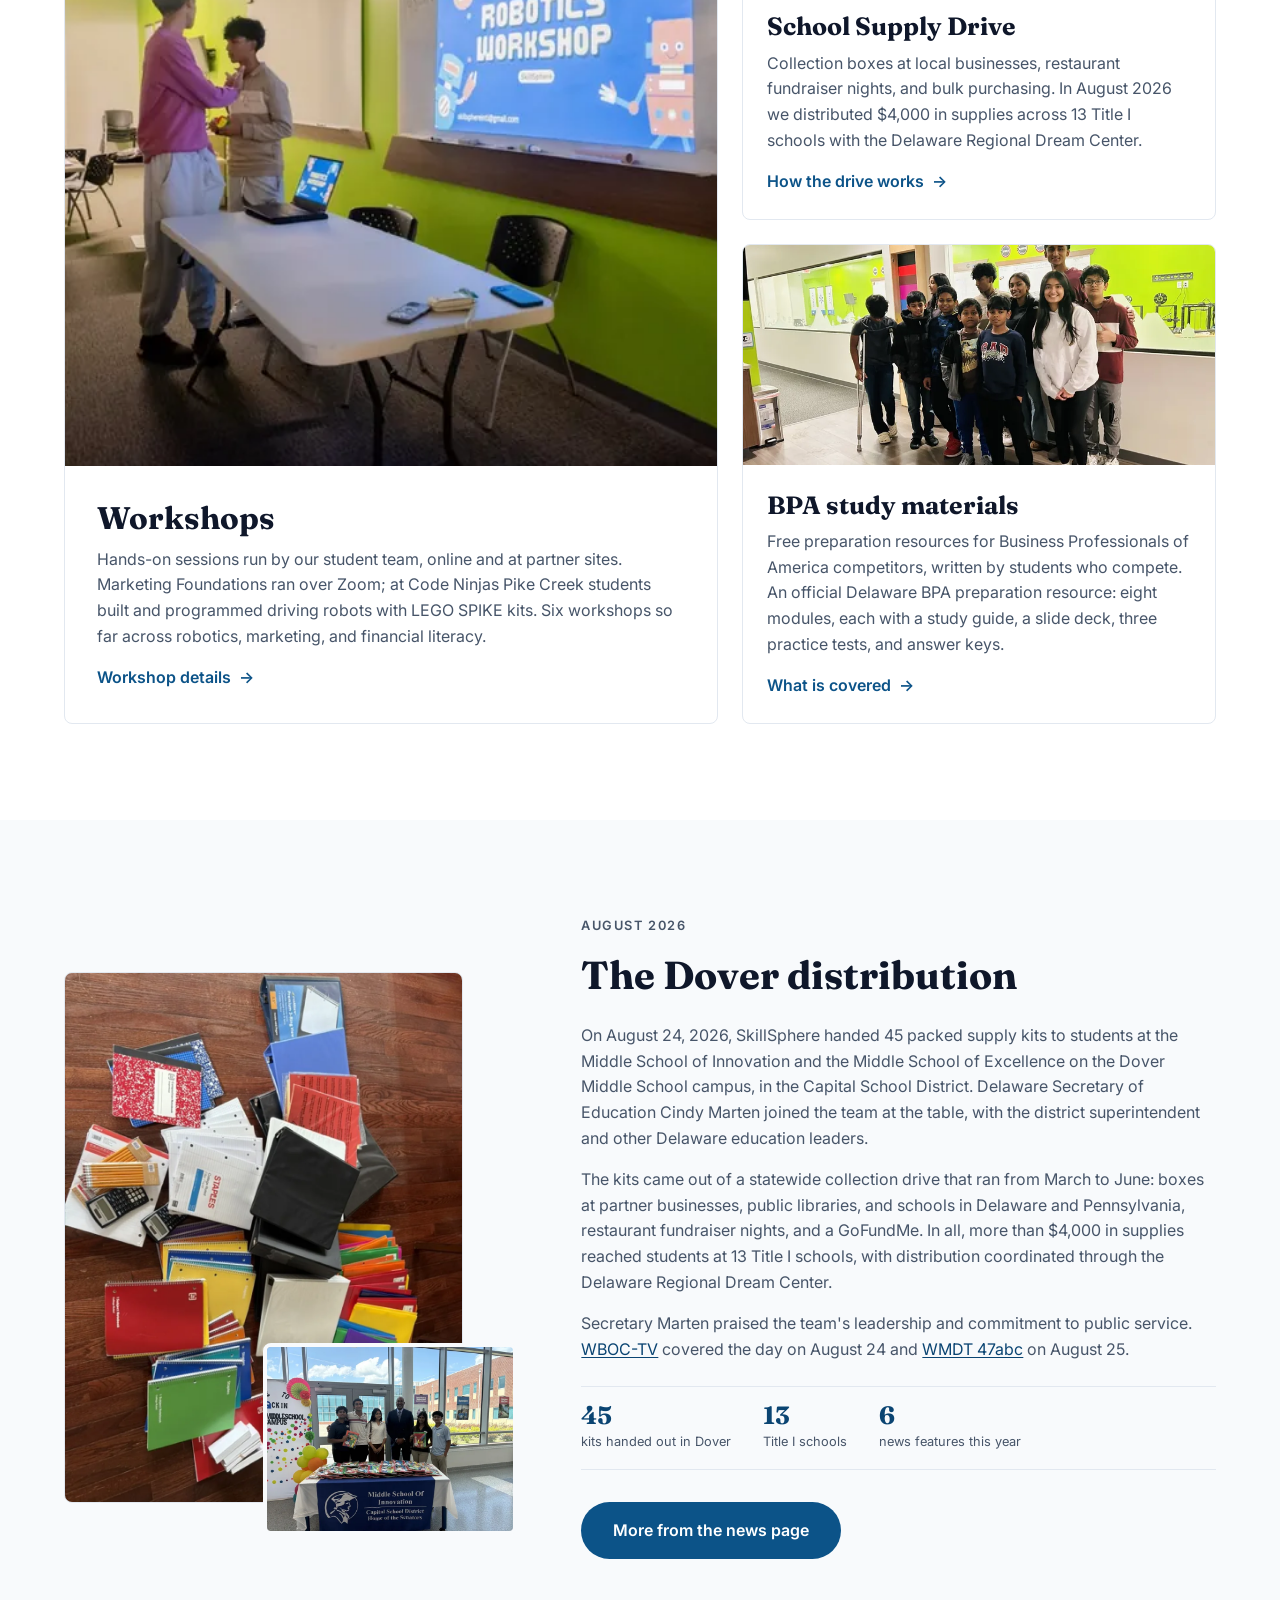
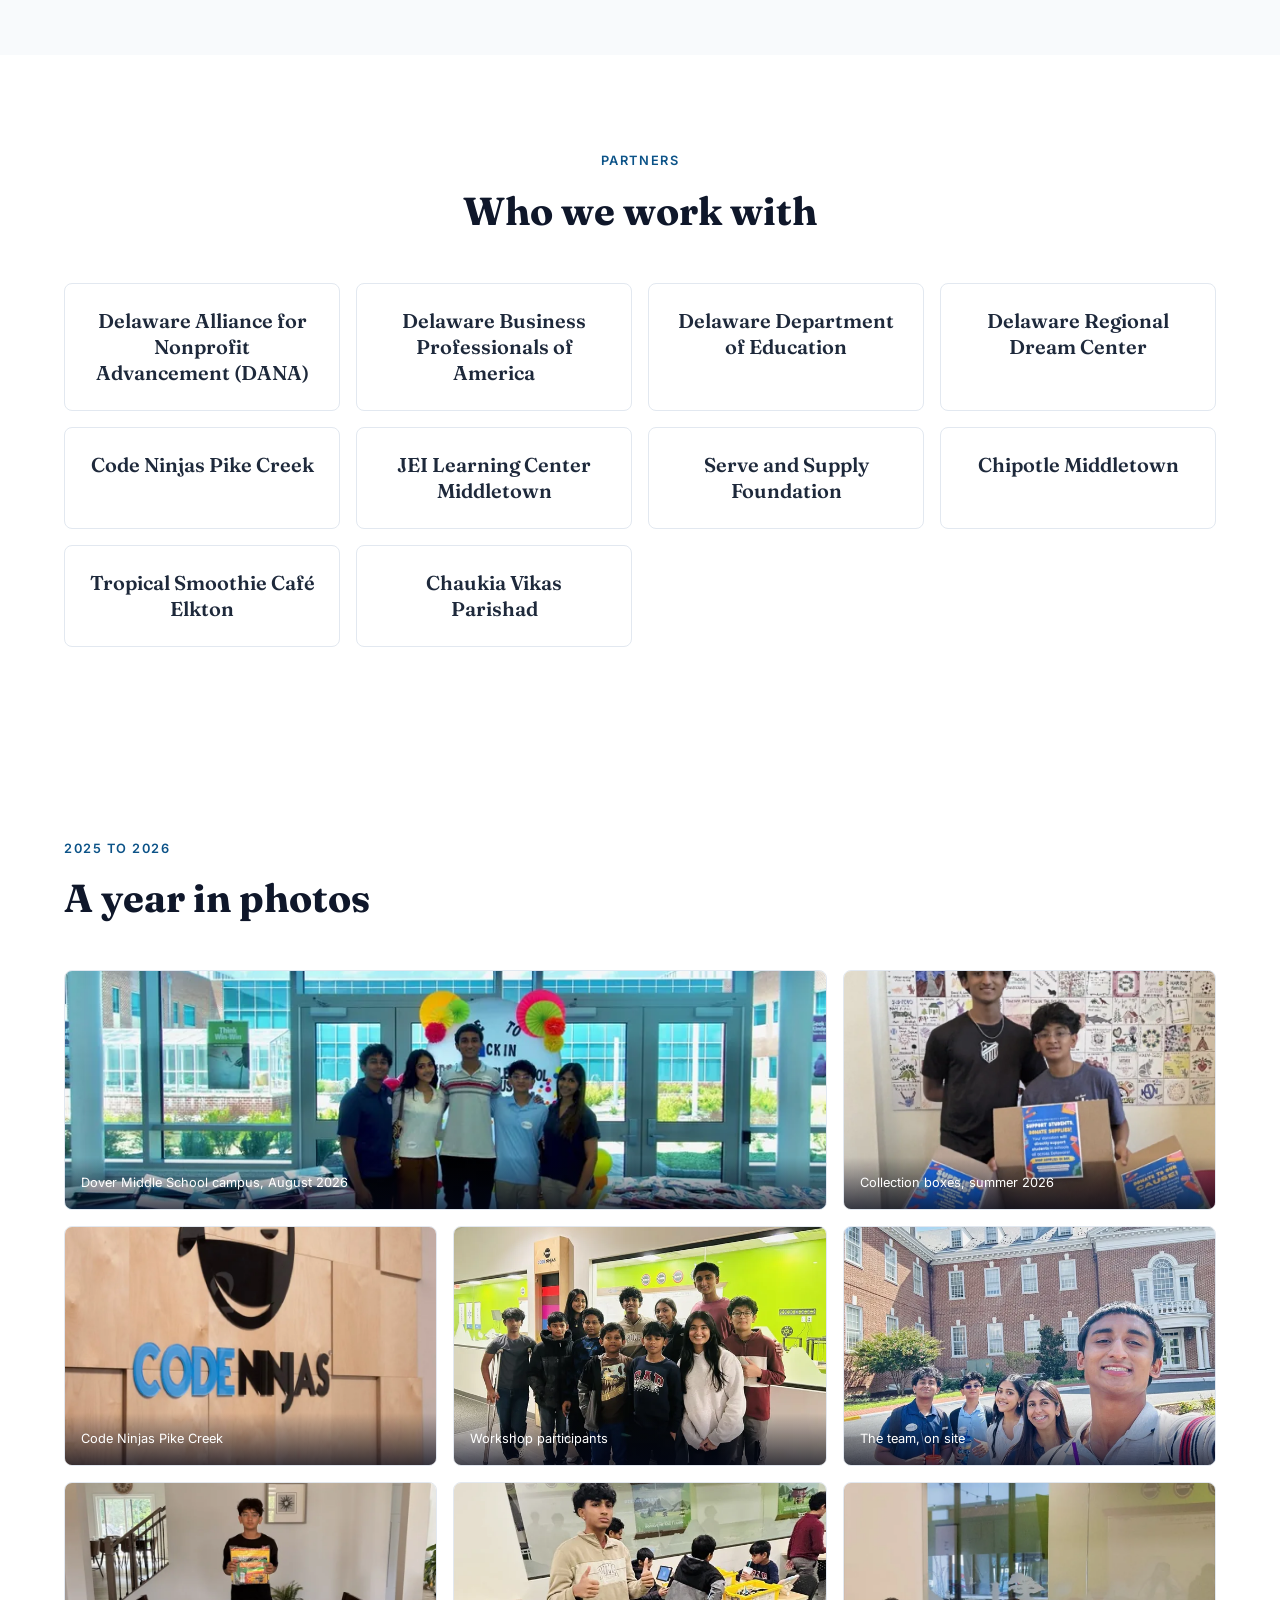
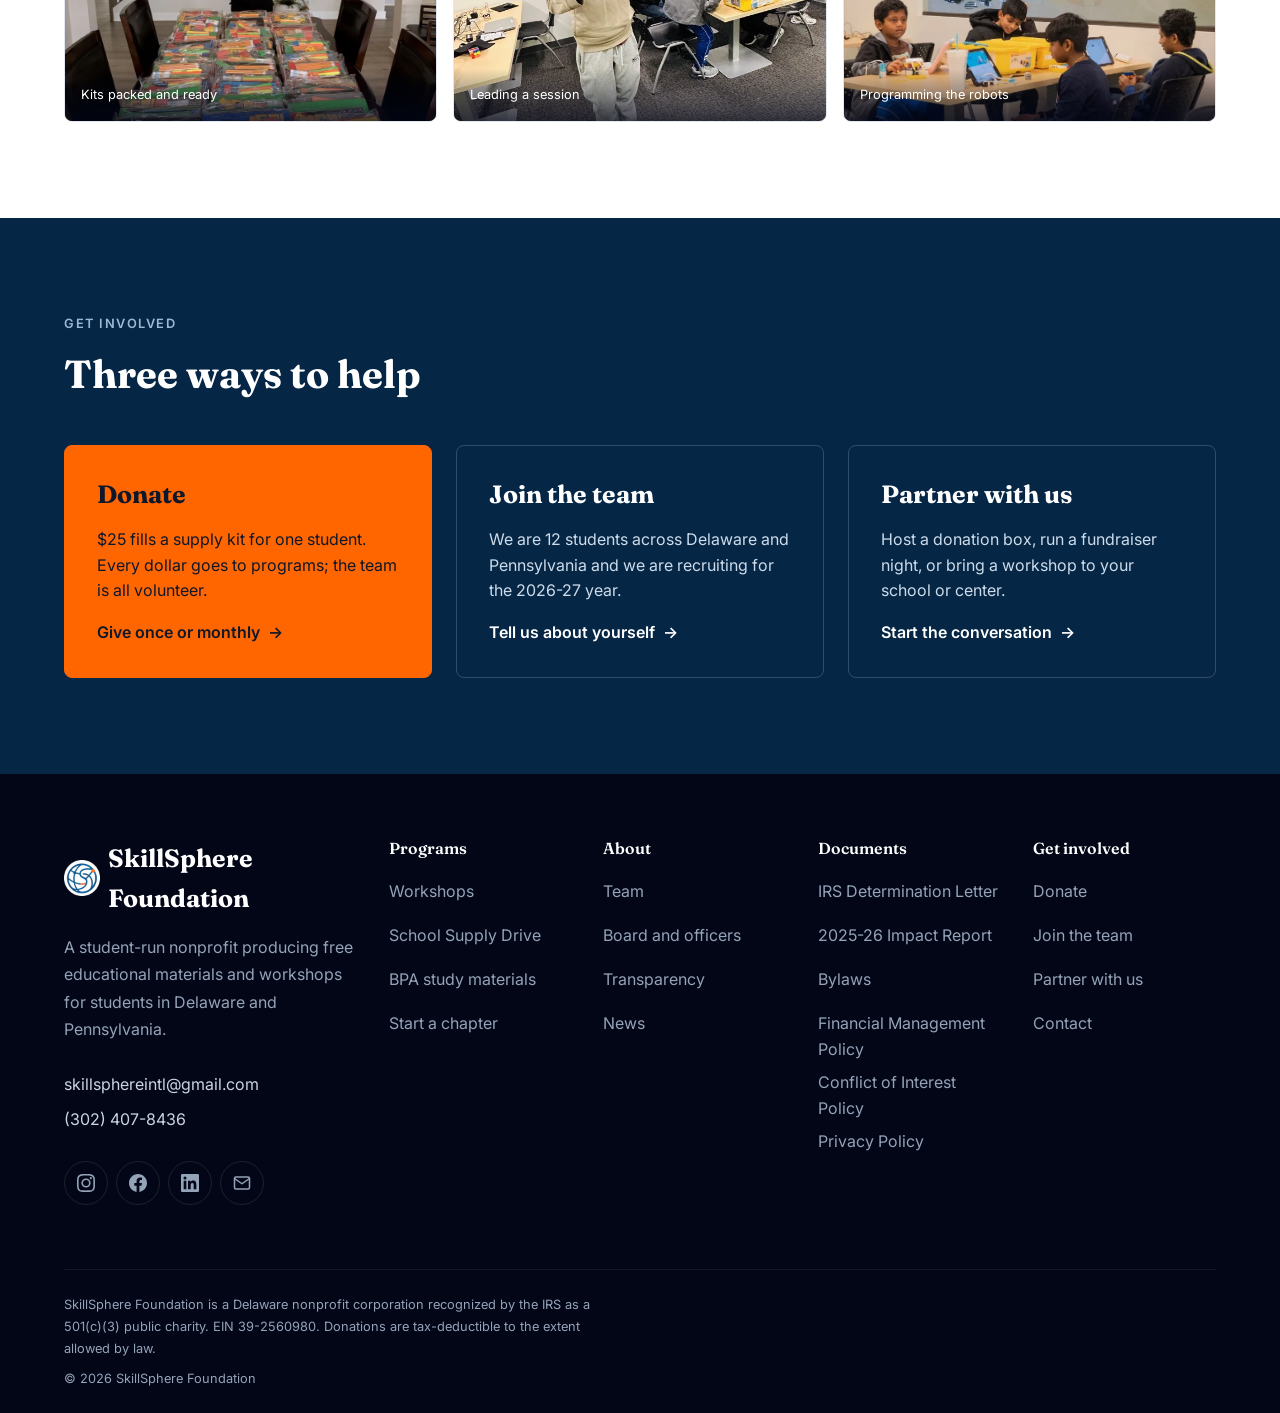
==== commit 503f85d6: "Link press coverage to the articles WBOC-TV, WDEL, WMDT 47abc, and Bay to Bay News now link to their" ====
--- a/index.html
+++ b/index.html
@@ -3,7 +3,7 @@
 <head>
   <meta charset="UTF-8">
   <meta name="viewport" content="width=device-width, initial-scale=1.0">
-  <title>SkillSphere Foundation</title>
+  <title>SkillSphere Foundation | Free business and tech education</title>
   <meta name="description" content="SkillSphere Foundation is a student-run 501(c)(3) in Delaware. Free BPA study materials, free workshops with partners like Code Ninjas, and school supplies for Title I schools.">
   <link rel="canonical" href="https://skillsphere-intl.org/">
   <meta name="theme-color" content="#0c5388">
@@ -30,22 +30,36 @@
     "@context": "https://schema.org",
     "@type": "NGO",
     "name": "SkillSphere Foundation",
+    "alternateName": "SkillSphere",
     "url": "https://skillsphere-intl.org/",
     "logo": "https://skillsphere-intl.org/images/logo-512.png",
-    "description": "A student-run 501(c)(3) nonprofit in Delaware producing free educational materials and running free workshops for middle and high school students, BPA members, and students at Title I schools.",
+    "image": "https://skillsphere-intl.org/images/og-image.jpg",
+    "description": "A student-run 501(c)(3) nonprofit in Delaware producing free BPA study materials, running free workshops, and delivering school supplies to Title I schools. Serves elementary, middle, and high school students.",
     "email": "skillsphereintl@gmail.com",
     "telephone": "+1-302-407-8436",
     "foundingDate": "2025-03-19",
+    "foundingLocation": { "@type": "Place", "name": "Delaware, United States" },
+    "founder": [
+      { "@type": "Person", "name": "Devkrishna Manappattu" },
+      { "@type": "Person", "name": "Ridhun Gujja" },
+      { "@type": "Person", "name": "Yashas Chittimalla" }
+    ],
+    "address": { "@type": "PostalAddress", "addressRegion": "DE", "addressCountry": "US" },
     "areaServed": ["Delaware", "Pennsylvania"],
     "nonprofitStatus": "Nonprofit501c3",
     "taxID": "39-2560980",
+    "contactPoint": { "@type": "ContactPoint", "contactType": "general", "email": "skillsphereintl@gmail.com", "telephone": "+1-302-407-8436" },
     "sameAs": [
       "https://www.instagram.com/skillsphere.intl/",
       "https://www.facebook.com/skillsphereintl",
-      "https://www.linkedin.com/company/skillspherefoundation/"
+      "https://www.linkedin.com/company/skillspherefoundation/",
+      "https://gofund.me/5f11f9b7e"
     ]
   }
   </script>
+  <!-- TODO(ridhun): analytics. Paste the one-line snippet from Cloudflare Web Analytics
+       or GoatCounter here (both cookieless, so the Privacy Policy stays true as written).
+       If you choose Google Analytics 4, add a cookie line to the Privacy Policy first. -->
 </head>
 <body>
 
@@ -107,13 +121,12 @@
     <div class="container press-strip__inner">
       <p class="press-label">As covered by</p>
       <ul class="press-list">
-        <!-- TODO(ridhun): add the WBOC article URL -->
-        <li><span class="press-mark">WBOC<small>-TV</small></span><span class="press-date">Aug 24, 2026</span></li>
-        <!-- TODO(ridhun): add the WMDT article URL -->
-        <li><span class="press-mark">WMDT<small>&nbsp;47abc</small></span><span class="press-date">Aug 25, 2026</span></li>
-        <!-- TODO(ridhun): add the Dover News Today and Bay to Bay News article URLs and dates -->
+        <li><a class="press-link" href="https://www.wboc.com/news/delaware-education-leaders-kick-off-back-to-school-with-dover-visit/article_6176ef05-ca6d-48b5-bd11-3e266ead9d22.html" target="_blank" rel="noopener"><span class="press-mark">WBOC<small>-TV</small></span><span class="press-date">Aug 24, 2026</span></a></li>
+        <li><a class="press-link" href="https://www.wdel.com/news/delaware-education-leaders-kick-off-back-to-school-with-dover-visit/article_11948f19-7af6-56f0-8f17-ead873793310.html" target="_blank" rel="noopener"><span class="press-mark">WDEL</span><span class="press-date">Aug 24, 2026</span></a></li>
+        <li><a class="press-link" href="https://www.wmdt.com/2026/08/high-schoolers-found-nonprofit-bringing-business-opportunities-financial-literacy-and-school-supplies-to-students/" target="_blank" rel="noopener"><span class="press-mark">WMDT<small>&nbsp;47abc</small></span><span class="press-date">Aug 25, 2026</span></a></li>
+        <li><a class="press-link" href="https://baytobaynews.com/stories/high-schooler-nonprofit-provides-school-supplies-to-students,342151" target="_blank" rel="noopener"><span class="press-mark">Bay to Bay News</span><span class="press-date">Aug 2026</span></a></li>
+        <!-- TODO(ridhun): Dover News Today episode URL, if one exists -->
         <li><span class="press-mark">Dover News Today</span></li>
-        <li><span class="press-mark">Bay to Bay News</span></li>
       </ul>
     </div>
   </section>
@@ -216,8 +229,8 @@
             13 Title I schools, with distribution coordinated through the Delaware Regional Dream Center.
           </p>
           <p>
-            Secretary Marten praised the team's leadership and commitment to public service. WBOC-TV
-            covered the day on August 24 and WMDT 47abc on August 25.
+            Secretary Marten praised the team's leadership and commitment to public service. <a href="https://www.wboc.com/news/delaware-education-leaders-kick-off-back-to-school-with-dover-visit/article_6176ef05-ca6d-48b5-bd11-3e266ead9d22.html" target="_blank" rel="noopener">WBOC-TV</a>
+            covered the day on August 24 and <a href="https://www.wmdt.com/2026/08/high-schoolers-found-nonprofit-bringing-business-opportunities-financial-literacy-and-school-supplies-to-students/" target="_blank" rel="noopener">WMDT 47abc</a> on August 25.
           </p>
           <ul class="story-facts">
             <li><strong>45</strong> kits handed out in Dover</li>
--- a/style.css
+++ b/style.css
@@ -91,6 +91,8 @@
 }
 
 html {
+  -webkit-text-size-adjust: 100%;
+  text-size-adjust: 100%;
   font-size: 100%;
   -webkit-font-smoothing: antialiased;
   -moz-osx-font-smoothing: grayscale;
@@ -354,6 +356,7 @@
    ============================================ */
 .hero {
   min-height: 100vh;
+  min-height: 100svh;
   background: var(--bg-hero);
   display: flex;
   align-items: center;
@@ -681,6 +684,7 @@
     right: -100%;
     width: 280px;
     height: 100vh;
+    height: 100dvh;
     background: var(--neutral-950);
     flex-direction: column;
     padding: var(--space-8) var(--space-5) var(--space-5);
@@ -828,6 +832,8 @@
 .press-label { font-size: var(--fs-100); font-weight: 600; letter-spacing: 0.08em; text-transform: uppercase; color: var(--neutral-500); margin: 0; }
 .press-list { display: flex; gap: var(--space-6); flex-wrap: wrap; }
 .press-list li { display: flex; align-items: baseline; gap: var(--space-2); }
+.press-link { display: inline-flex; align-items: baseline; gap: var(--space-2); color: inherit; border-radius: var(--radius-sm); }
+.press-link:hover .press-mark, .press-link:focus-visible .press-mark { text-decoration: underline; text-underline-offset: 3px; }
 .press-mark { font-family: var(--font-display); font-weight: 700; font-size: var(--fs-300); color: var(--neutral-900); letter-spacing: -0.01em; }
 .press-mark small { font-size: var(--fs-100); font-weight: 600; color: var(--neutral-600); }
 .press-date { font-size: var(--fs-100); color: var(--neutral-500); }
@@ -960,8 +966,9 @@
   .program--lead img { min-height: 0; height: 260px; flex: none; }
   .impact-grid { grid-template-columns: repeat(2, 1fr); }
   .involve-grid { grid-template-columns: 1fr; }
+  .story-media { display: grid; grid-template-columns: 3fr 2fr; gap: var(--space-3); align-items: end; }
   .story-img--main { width: 100%; }
-  .story-img--inset { position: static; width: 60%; margin-top: var(--space-3); border-width: 0; }
+  .story-img--inset { position: static; width: 100%; margin: 0; border-width: 0; }
 }
 
 @media (max-width: 560px) {
@@ -1002,7 +1009,8 @@
 @media (max-width: 1024px) {
   .prog-grid, .prog-grid--flip { grid-template-columns: 1fr; gap: var(--space-5); }
   .prog-grid--flip .prog-media { order: 2; }
-  .prog-media .prog-media__inset { position: static; width: 46%; margin-top: var(--space-3); border-width: 0; }
+  .prog-media { display: grid; grid-template-columns: 2fr 1fr; gap: var(--space-3); align-items: end; }
+  .prog-media .prog-media__inset { position: static; width: 100%; margin: 0; border-width: 0; }
 }
 .section-title--left, .section-desc--left { text-align: left; margin-left: 0; }
 .btn--wide { width: 100%; justify-content: center; }
@@ -1254,3 +1262,15 @@
   .footer { background: #fff; color: #000; border-top: 1px solid #000; }
   .footer-col a, .footer-brand p, .footer-legal, .footer-heading, .footer-contact a, .nav-logo { color: #000; }
 }
+
+/* Partner logo wall: one card per partner, logos scaled to a shared height,
+   greyscale at rest and full colour on hover so ten brands read as one row. */
+.partner-logos { display: grid; grid-template-columns: repeat(auto-fit, minmax(180px, 1fr)); gap: var(--space-3); }
+.partner-logos li { display: flex; align-items: center; justify-content: center; min-height: 112px; padding: var(--space-4); border: 1px solid var(--neutral-200); border-radius: var(--radius); background: var(--bg-primary); }
+.partner-logos img { max-height: 56px; max-width: 150px; width: auto; height: auto; filter: grayscale(1); opacity: 0.8; transition: filter var(--transition), opacity var(--transition); }
+.partner-logos li:hover img, .partner-logos li:focus-within img { filter: none; opacity: 1; }
+@media (prefers-reduced-motion: reduce) { .partner-logos img { filter: none; opacity: 1; } }
+
+/* Inline links inside running text */
+.story-body p a, .news-feature__body p a, .update__body p a, .recognition a { color: var(--primary-600); text-decoration: underline; text-underline-offset: 2px; }
+.story-body p a:hover, .news-feature__body p a:hover, .update__body p a:hover, .recognition a:hover { color: var(--primary-800); }
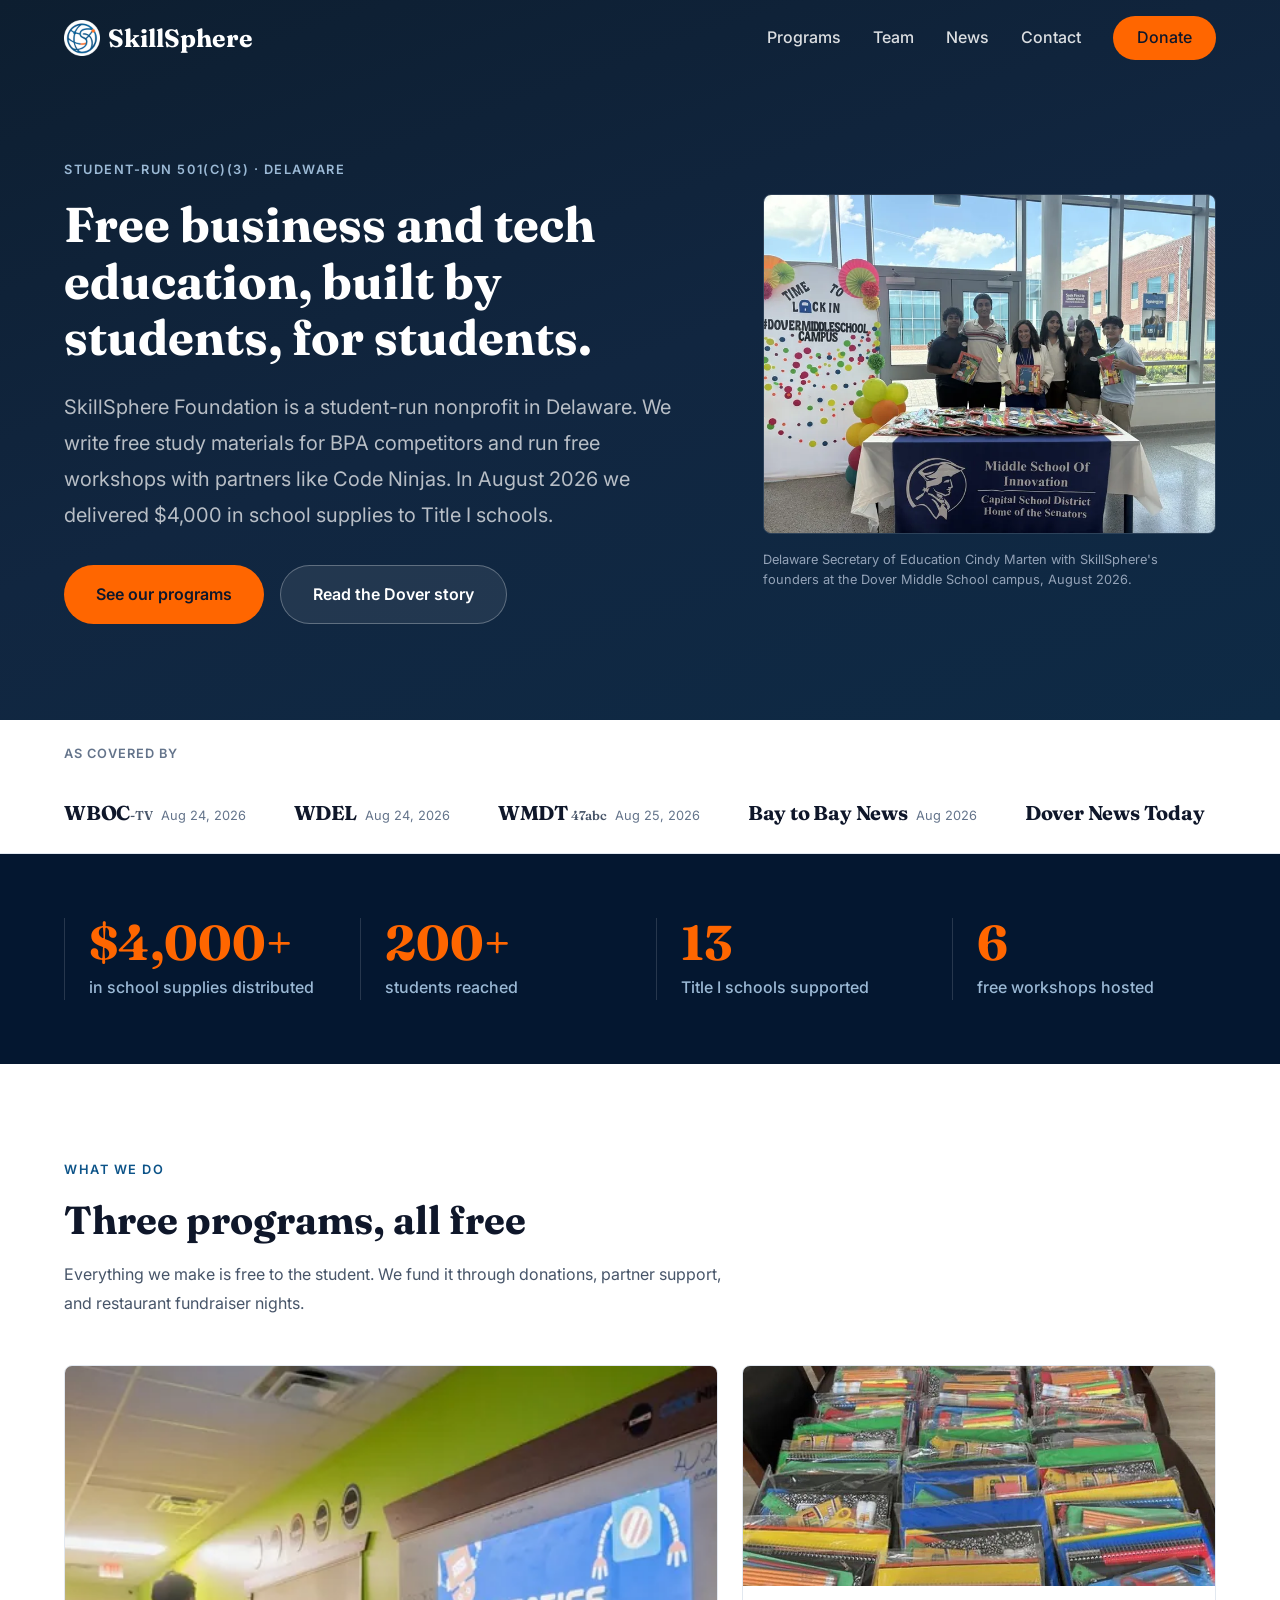
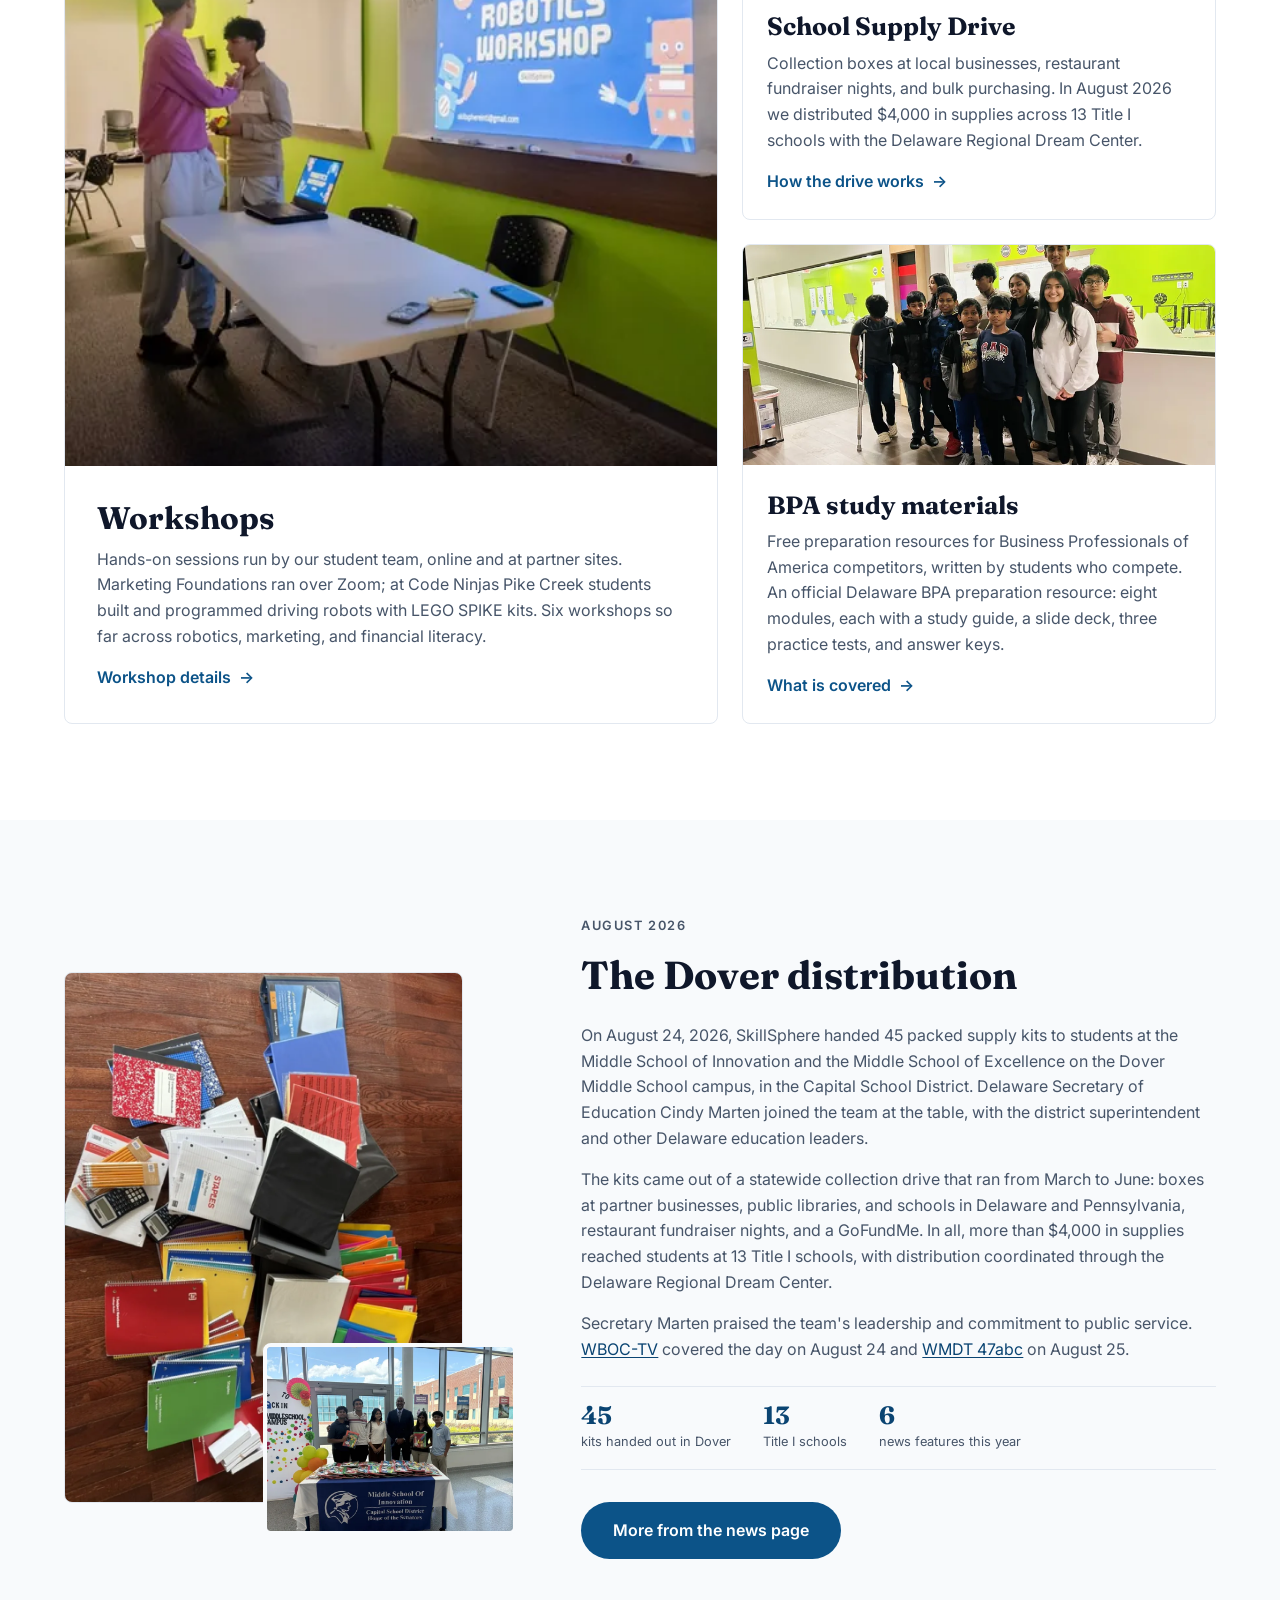
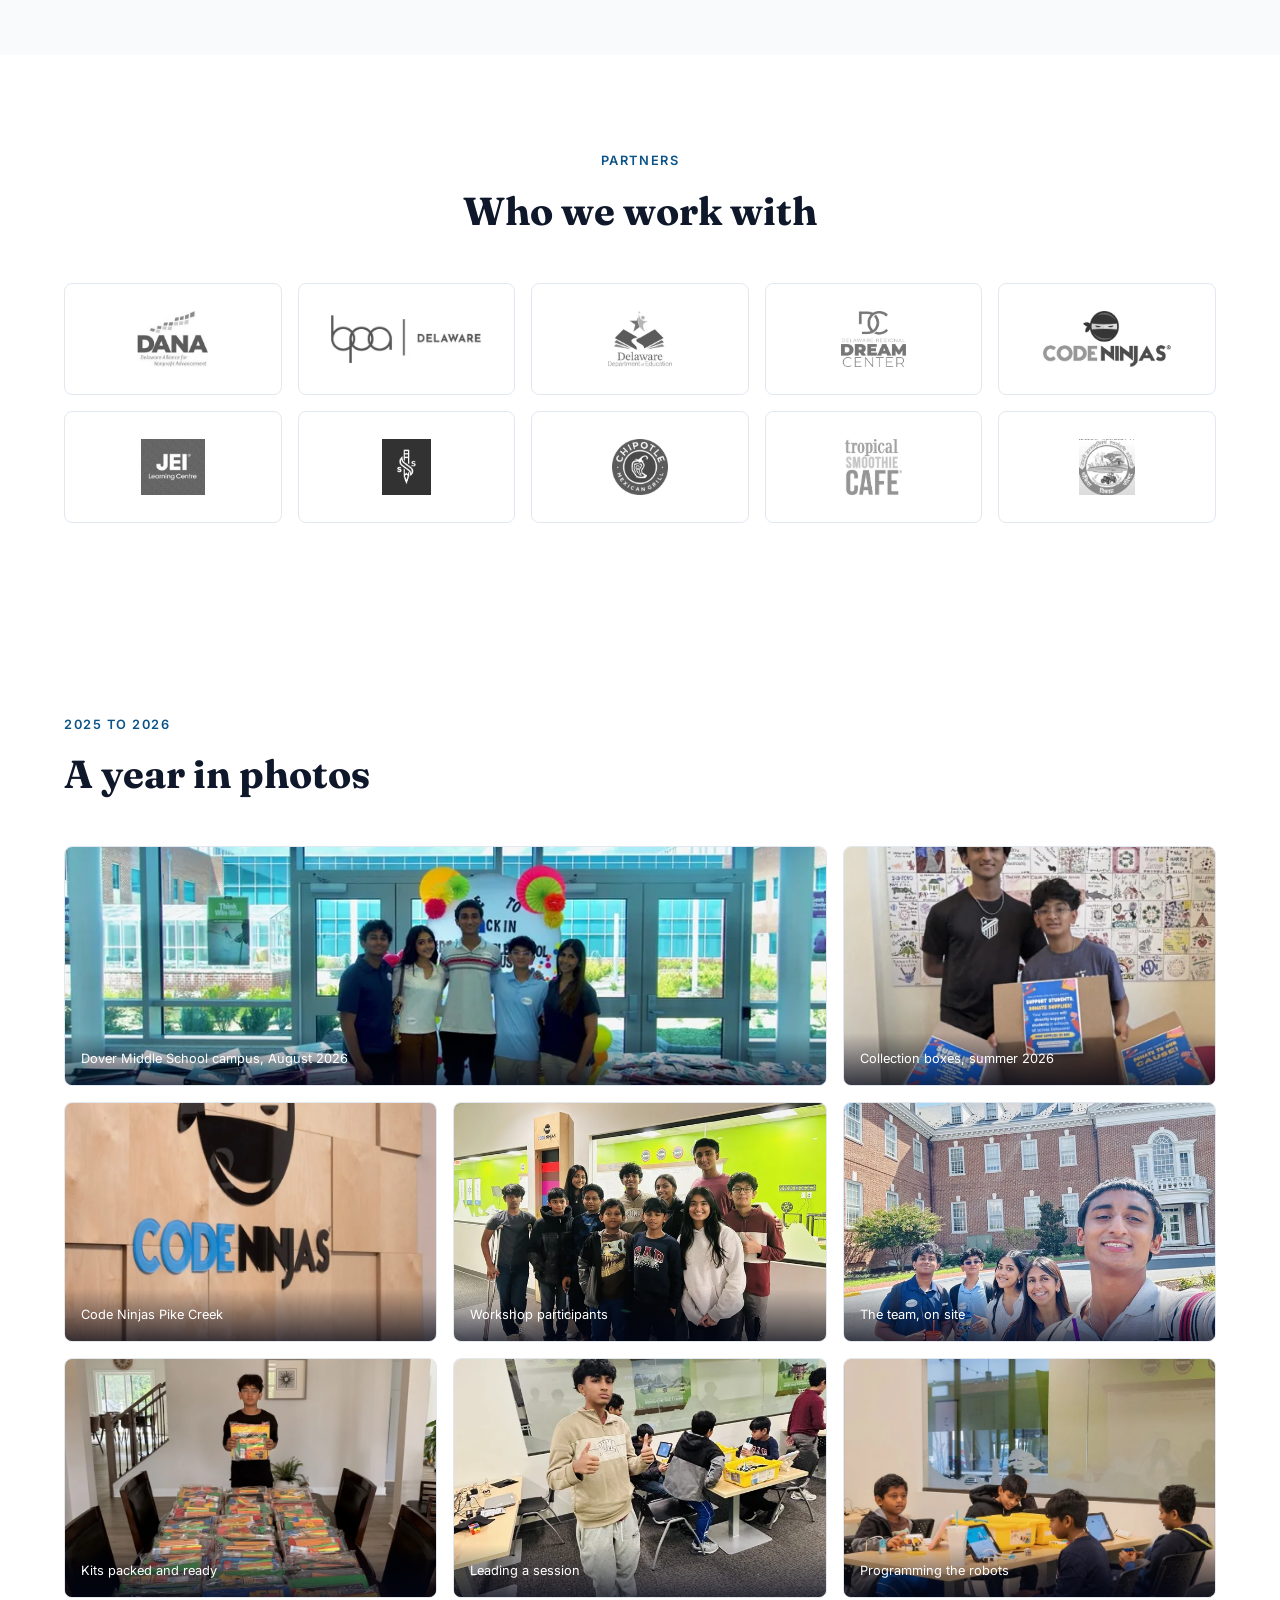
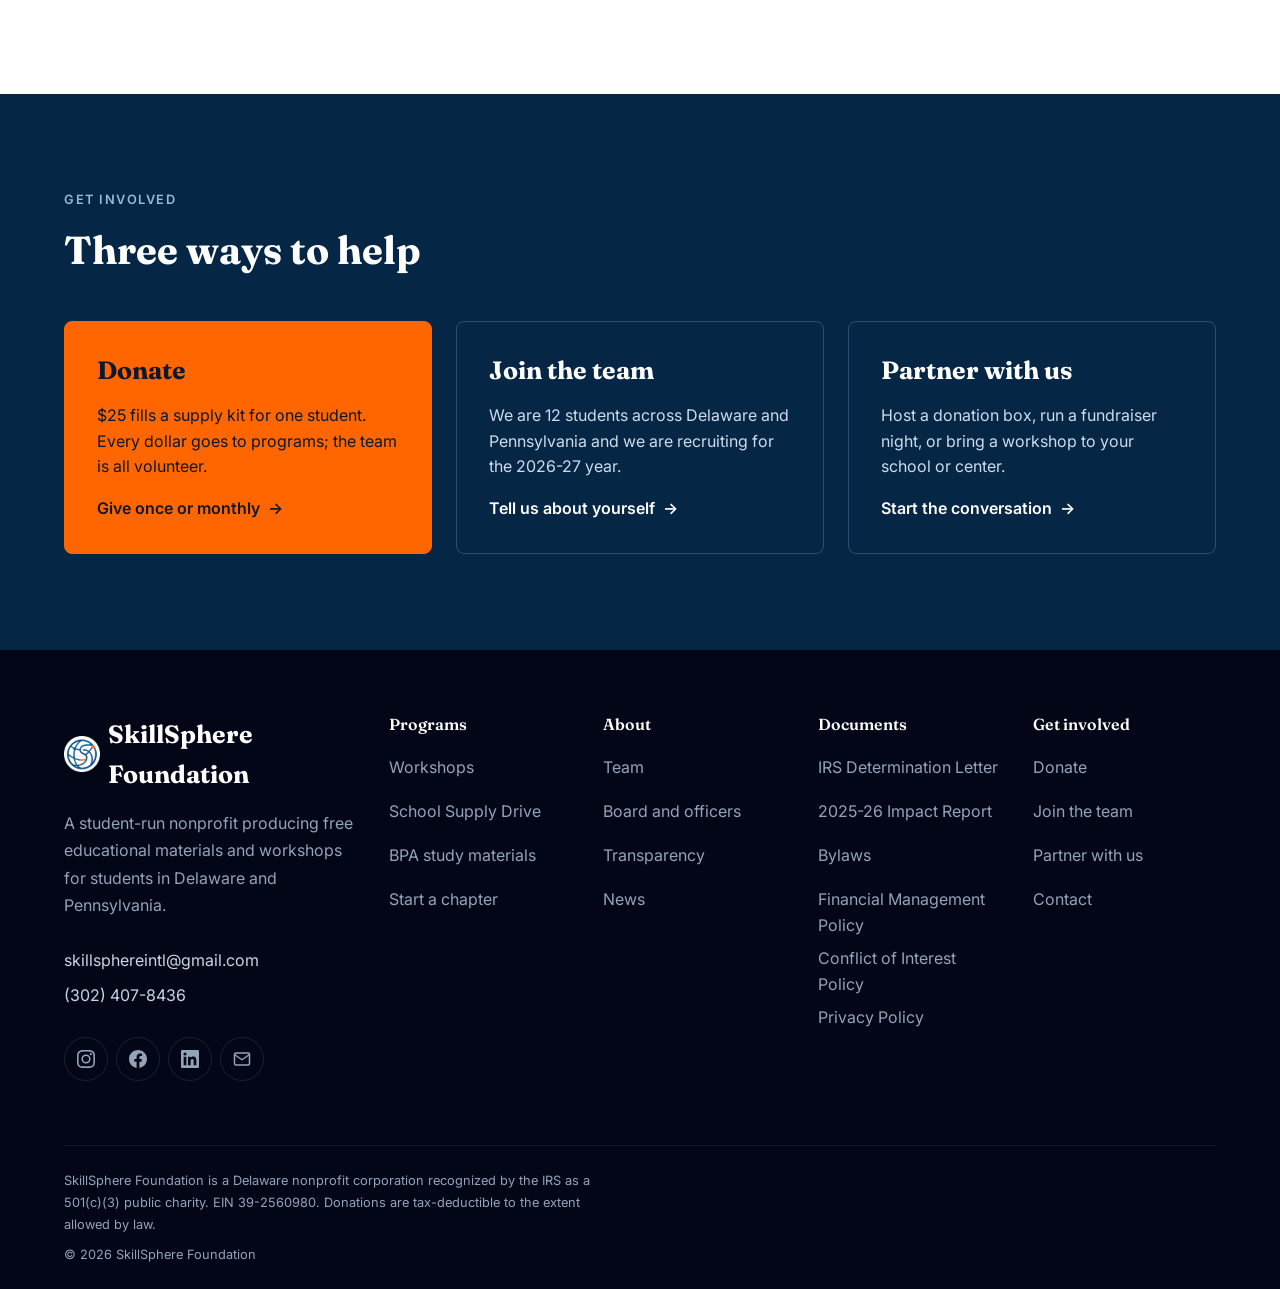
==== commit e62685ee: "Partner logo wall replaces the name lists Ten partner logos (supplied by the team), trimmed and expo" ====
--- a/index.html
+++ b/index.html
@@ -249,17 +249,17 @@
         <p class="eyebrow">Partners</p>
         <h2 class="section-title">Who we work with</h2>
       </div>
-      <ul class="partner-list" data-reveal-group>
-        <li data-reveal>Delaware Alliance for Nonprofit Advancement (DANA)</li>
-        <li data-reveal>Delaware Business Professionals of America</li>
-        <li data-reveal>Delaware Department of Education</li>
-        <li data-reveal>Delaware Regional Dream Center</li>
-        <li data-reveal>Code Ninjas Pike Creek</li>
-        <li data-reveal>JEI Learning Center Middletown</li>
-        <li data-reveal>Serve and Supply Foundation</li>
-        <li data-reveal>Chipotle Middletown</li>
-        <li data-reveal>Tropical Smoothie Caf&eacute; Elkton</li>
-        <li data-reveal>Chaukia Vikas Parishad</li>
+      <ul class="partner-logos" data-reveal-group>
+        <li data-reveal><img src="images/partners/dana.webp" alt="Delaware Alliance for Nonprofit Advancement (DANA)" width="202" height="160" loading="lazy"></li>
+        <li data-reveal><img src="images/partners/delaware-bpa.webp" alt="Delaware Business Professionals of America" width="360" height="116" loading="lazy"></li>
+        <li data-reveal><img src="images/partners/delaware-doe.webp" alt="Delaware Department of Education" width="184" height="160" loading="lazy"></li>
+        <li data-reveal><img src="images/partners/dream-center.webp" alt="Delaware Regional Dream Center" width="185" height="160" loading="lazy"></li>
+        <li data-reveal><img src="images/partners/code-ninjas.webp" alt="Code Ninjas Pike Creek" width="360" height="157" loading="lazy"></li>
+        <li data-reveal><img src="images/partners/jei.webp" alt="JEI Learning Center Middletown" width="182" height="160" loading="lazy"></li>
+        <li data-reveal><img src="images/partners/serve-and-supply.webp" alt="Serve and Supply Foundation" width="139" height="160" loading="lazy"></li>
+        <li data-reveal><img src="images/partners/chipotle.webp" alt="Chipotle Middletown" width="160" height="160" loading="lazy"></li>
+        <li data-reveal><img src="images/partners/tropical-smoothie.webp" alt="Tropical Smoothie Café Elkton" width="165" height="160" loading="lazy"></li>
+        <li data-reveal><img src="images/partners/chaukia-vikas-parishad.webp" alt="Chaukia Vikas Parishad" width="160" height="160" loading="lazy"></li>
       </ul>
     </div>
   </section>
--- a/style.css
+++ b/style.css
@@ -900,23 +900,6 @@
 .story-facts li { font-size: var(--fs-100); color: var(--neutral-600); display: flex; flex-direction: column; gap: var(--space-1); }
 .story-facts strong { font-family: var(--font-display); font-size: var(--fs-400); color: var(--primary-600); line-height: 1; }
 
-/* ---- Partners: text wordmarks, no logos hotlinked ---- */
-.partner-list {
-  display: grid;
-  grid-template-columns: repeat(auto-fit, minmax(220px, 1fr));
-  gap: var(--space-3);
-}
-.partner-list li {
-  padding: var(--space-4);
-  border: 1px solid var(--neutral-200);
-  border-radius: var(--radius);
-  font-family: var(--font-display);
-  font-weight: 600;
-  font-size: var(--fs-300);
-  color: var(--neutral-800);
-  text-align: center;
-  line-height: var(--lh-snug);
-}
 
 /* ---- Get involved: dark band, three doors ---- */
 .involve { background: var(--primary-800); color: #fff; }
@@ -1265,9 +1248,11 @@
 
 /* Partner logo wall: one card per partner, logos scaled to a shared height,
    greyscale at rest and full colour on hover so ten brands read as one row. */
-.partner-logos { display: grid; grid-template-columns: repeat(auto-fit, minmax(180px, 1fr)); gap: var(--space-3); }
+.partner-logos { display: grid; grid-template-columns: repeat(5, 1fr); gap: var(--space-3); }
+@media (max-width: 1024px) { .partner-logos { grid-template-columns: repeat(auto-fill, minmax(150px, 1fr)); } }
+@media (max-width: 560px) { .partner-logos { grid-template-columns: repeat(2, 1fr); } .partner-logos li { min-height: 96px; padding: var(--space-3); } }
 .partner-logos li { display: flex; align-items: center; justify-content: center; min-height: 112px; padding: var(--space-4); border: 1px solid var(--neutral-200); border-radius: var(--radius); background: var(--bg-primary); }
-.partner-logos img { max-height: 56px; max-width: 150px; width: auto; height: auto; filter: grayscale(1); opacity: 0.8; transition: filter var(--transition), opacity var(--transition); }
+.partner-logos img { max-height: 56px; max-width: min(150px, 100%); width: auto; height: auto; filter: grayscale(1); opacity: 0.8; transition: filter var(--transition), opacity var(--transition); }
 .partner-logos li:hover img, .partner-logos li:focus-within img { filter: none; opacity: 1; }
 @media (prefers-reduced-motion: reduce) { .partner-logos img { filter: none; opacity: 1; } }
 
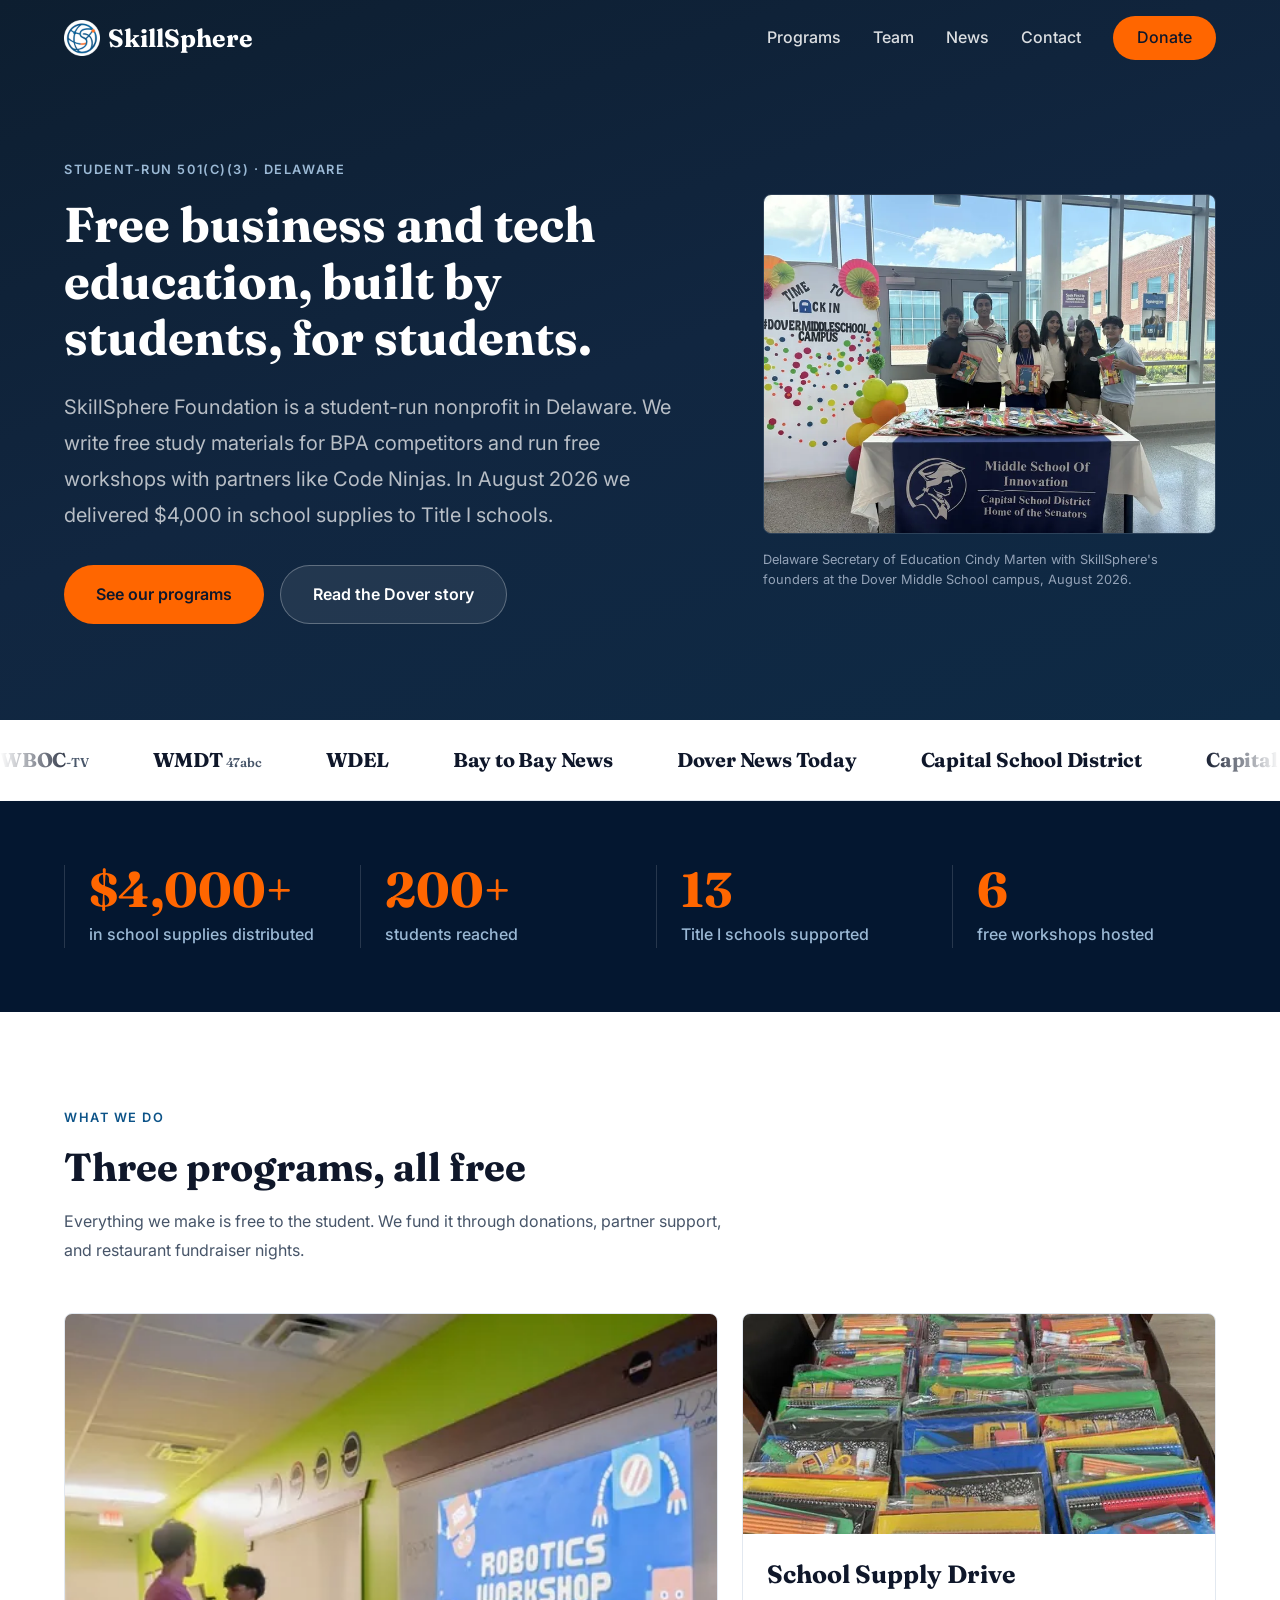
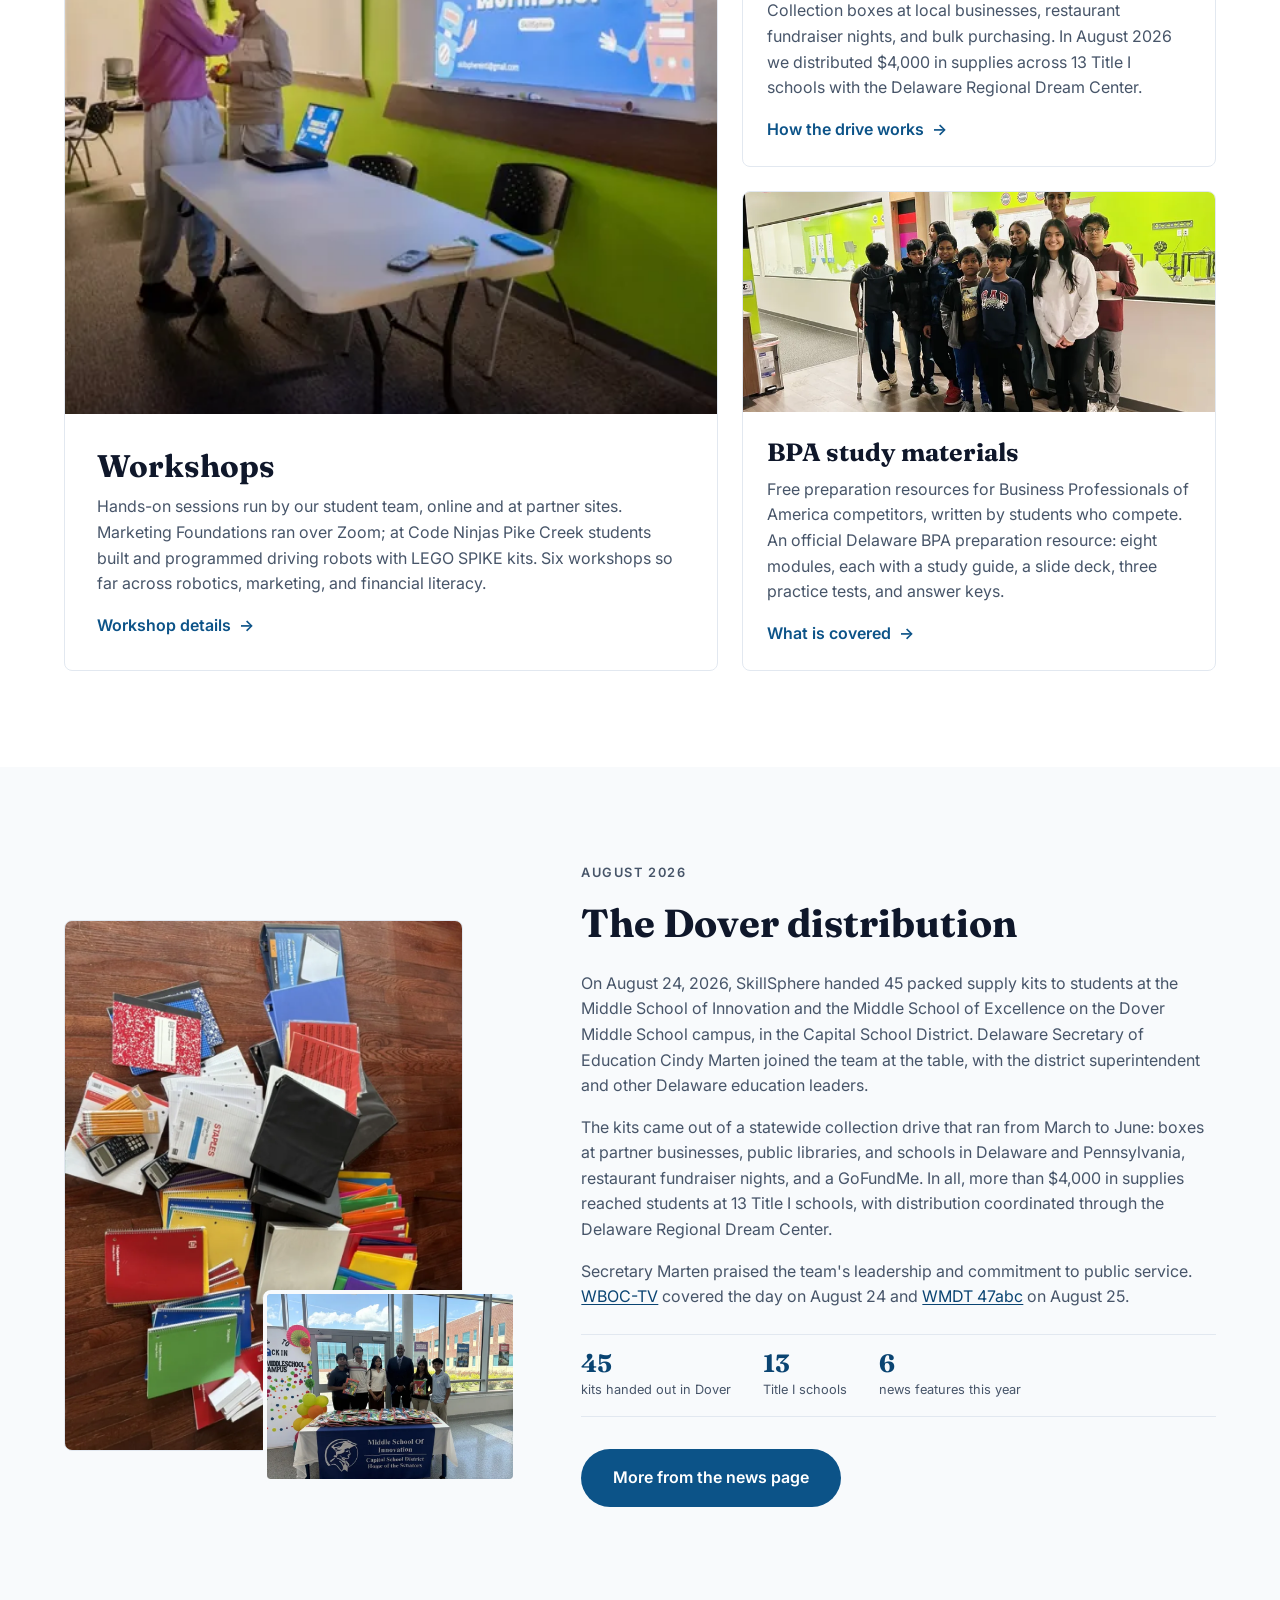
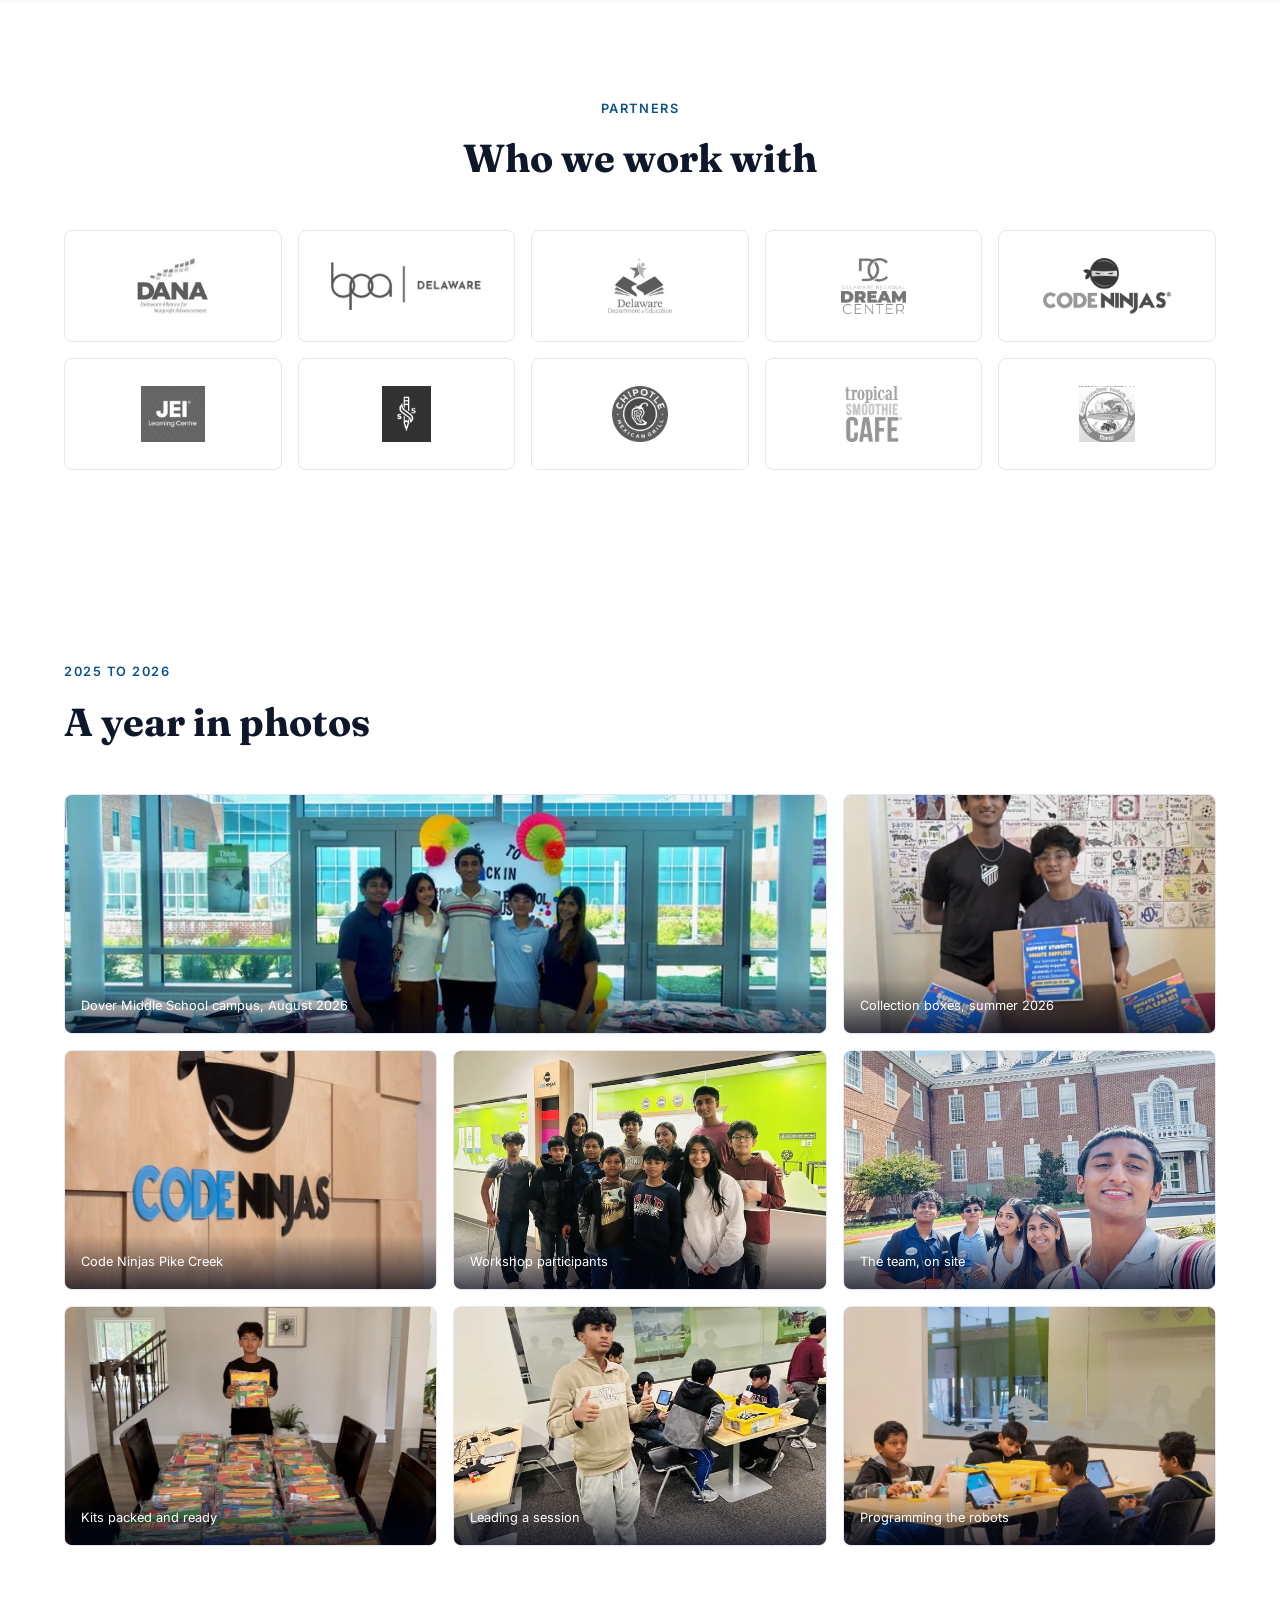
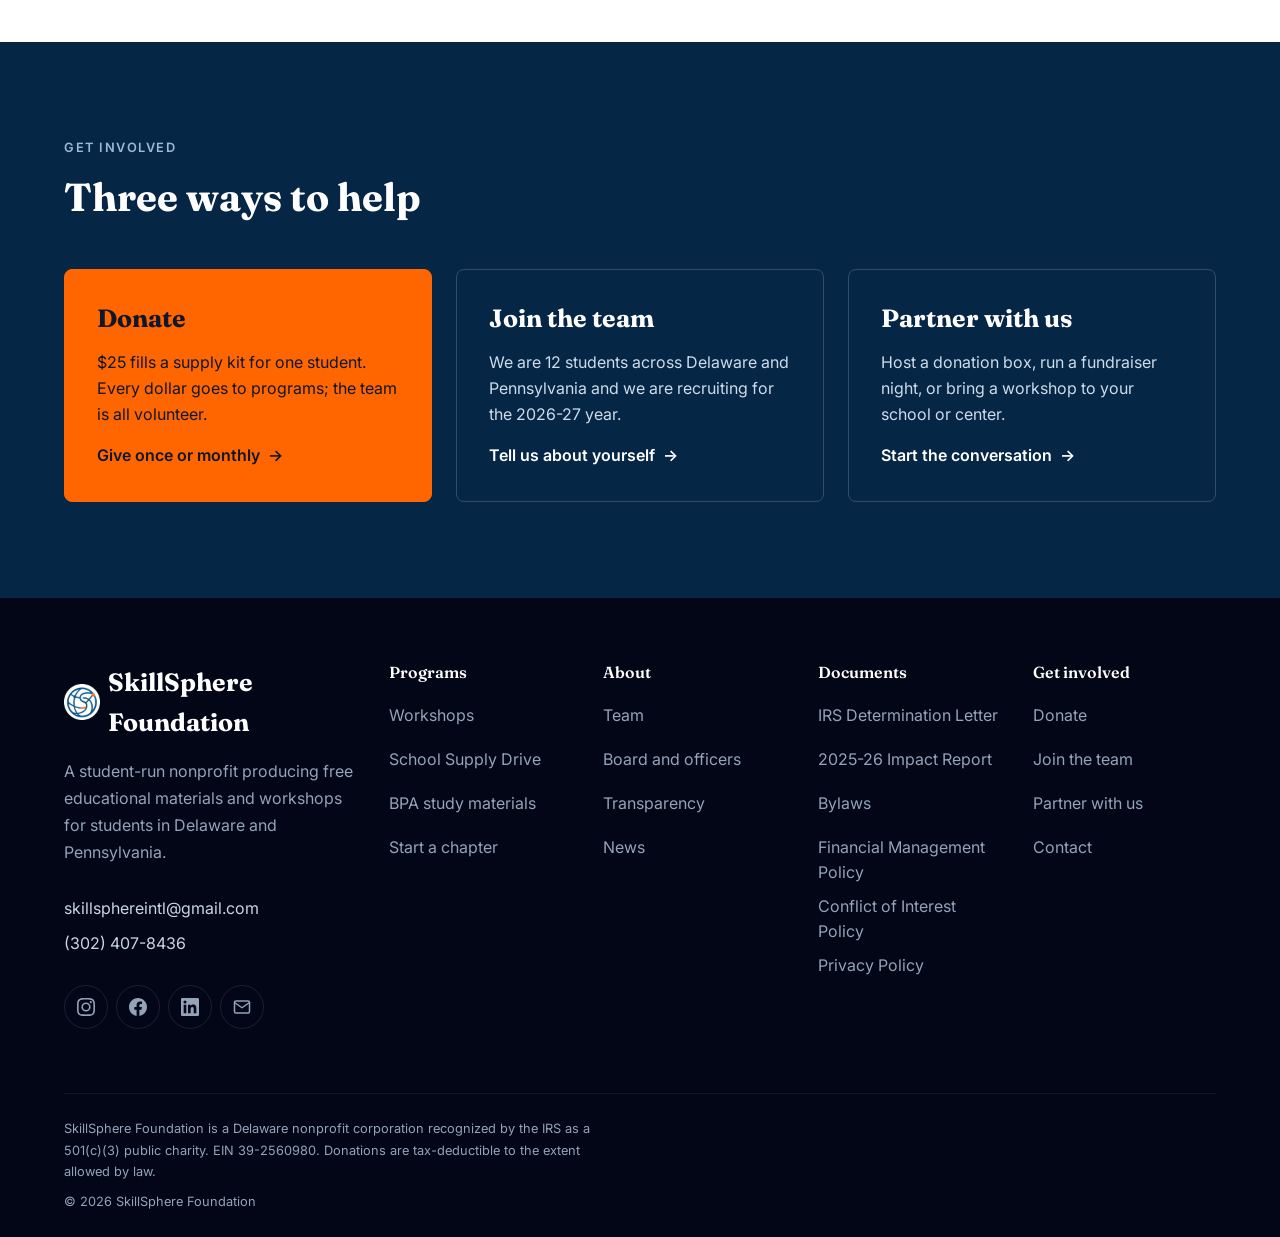
==== commit 33d77bce: "Home: press strip becomes a looping belt of thirteen linked outlets Label and dates removed. Names d" ====
--- a/index.html
+++ b/index.html
@@ -117,16 +117,37 @@
   </section>
 
   <!-- PRESS -->
-  <section class="press-strip" aria-label="Press coverage">
-    <div class="container press-strip__inner">
-      <p class="press-label">As covered by</p>
+  <section class="press-strip" aria-label="In the news">
+    <div class="press-track">
       <ul class="press-list">
-        <li><a class="press-link" href="https://www.wboc.com/news/delaware-education-leaders-kick-off-back-to-school-with-dover-visit/article_6176ef05-ca6d-48b5-bd11-3e266ead9d22.html" target="_blank" rel="noopener"><span class="press-mark">WBOC<small>-TV</small></span><span class="press-date">Aug 24, 2026</span></a></li>
-        <li><a class="press-link" href="https://www.wdel.com/news/delaware-education-leaders-kick-off-back-to-school-with-dover-visit/article_11948f19-7af6-56f0-8f17-ead873793310.html" target="_blank" rel="noopener"><span class="press-mark">WDEL</span><span class="press-date">Aug 24, 2026</span></a></li>
-        <li><a class="press-link" href="https://www.wmdt.com/2026/08/high-schoolers-found-nonprofit-bringing-business-opportunities-financial-literacy-and-school-supplies-to-students/" target="_blank" rel="noopener"><span class="press-mark">WMDT<small>&nbsp;47abc</small></span><span class="press-date">Aug 25, 2026</span></a></li>
-        <li><a class="press-link" href="https://baytobaynews.com/stories/high-schooler-nonprofit-provides-school-supplies-to-students,342151" target="_blank" rel="noopener"><span class="press-mark">Bay to Bay News</span><span class="press-date">Aug 2026</span></a></li>
-        <!-- TODO(ridhun): Dover News Today episode URL, if one exists -->
-        <li><span class="press-mark">Dover News Today</span></li>
+        <li><a class="press-link" href="https://www.wboc.com/news/delaware-education-leaders-kick-off-back-to-school-with-dover-visit/article_6176ef05-ca6d-48b5-bd11-3e266ead9d22.html" target="_blank" rel="noopener"><span class="press-mark">WBOC<small>-TV</small></span></a></li>
+        <li><a class="press-link" href="https://www.wmdt.com/2026/08/high-schoolers-found-nonprofit-bringing-business-opportunities-financial-literacy-and-school-supplies-to-students/" target="_blank" rel="noopener"><span class="press-mark">WMDT<small>&nbsp;47abc</small></span></a></li>
+        <li><a class="press-link" href="https://www.wdel.com/news/delaware-education-leaders-kick-off-back-to-school-with-dover-visit/article_11948f19-7af6-56f0-8f17-ead873793310.html" target="_blank" rel="noopener"><span class="press-mark">WDEL</span></a></li>
+        <li><a class="press-link" href="https://baytobaynews.com/stories/high-schooler-nonprofit-provides-school-supplies-to-students,342151" target="_blank" rel="noopener"><span class="press-mark">Bay to Bay News</span></a></li>
+        <li><a class="press-link" href="https://podcasts.apple.com/us/podcast/delaware-teens-bridge-opportunity-gap-dover-news/id1855766206?i=1000785651766" target="_blank" rel="noopener"><span class="press-mark">Dover News Today</span></a></li>
+        <li><a class="press-link" href="https://www.facebook.com/CapitalSchoolDistrict/posts/capital-school-district-was-proud-to-welcome-secretary-of-education-cindy-marten/1699660642165333/" target="_blank" rel="noopener"><span class="press-mark">Capital School District</span></a></li>
+        <li><a class="press-link" href="https://www.instagram.com/p/Dcg0qkhnQo6/" target="_blank" rel="noopener"><span class="press-mark">Capital District Senators</span></a></li>
+        <li><a class="press-link" href="https://www.facebook.com/SenEricBuckson/posts/im-excited-to-see-the-dover-community-coming-together-to-support-students-as-the/1035563209367535/" target="_blank" rel="noopener"><span class="press-mark">Senator Eric Buckson</span></a></li>
+        <li><a class="press-link" href="https://www.apposchooldistrict.com/apps/news/show_news.jsp?REC_ID=1027420&amp;id=0" target="_blank" rel="noopener"><span class="press-mark">Appoquinimink School District</span></a></li>
+        <li><a class="press-link" href="https://www.instagram.com/p/DcoGhCtCCi0/" target="_blank" rel="noopener"><span class="press-mark">Appoquinimink Schools</span></a></li>
+        <li><a class="press-link" href="https://www.appopreschool.org/m/cross.jsp?wREC_ID=563&amp;crossPath=/apps/news/show_news.jsp%3FREC_ID%3D1027420%26id%3D0" target="_blank" rel="noopener"><span class="press-mark">Appoquinimink Preschool Center</span></a></li>
+        <li><a class="press-link" href="https://www.facebook.com/photo.php?fbid=1479991910829088&amp;set=a.468609411967348&amp;type=3" target="_blank" rel="noopener"><span class="press-mark">Delaware Regional Dream Center</span></a></li>
+        <li><a class="press-link" href="https://nmrde.org/event/weekly-meeting-161/" target="_blank" rel="noopener"><span class="press-mark">Newark Morning Rotary Club</span></a></li>
+      </ul>
+      <ul class="press-list" aria-hidden="true">
+        <li><a class="press-link" href="https://www.wboc.com/news/delaware-education-leaders-kick-off-back-to-school-with-dover-visit/article_6176ef05-ca6d-48b5-bd11-3e266ead9d22.html" target="_blank" rel="noopener" tabindex="-1"><span class="press-mark">WBOC<small>-TV</small></span></a></li>
+        <li><a class="press-link" href="https://www.wmdt.com/2026/08/high-schoolers-found-nonprofit-bringing-business-opportunities-financial-literacy-and-school-supplies-to-students/" target="_blank" rel="noopener" tabindex="-1"><span class="press-mark">WMDT<small>&nbsp;47abc</small></span></a></li>
+        <li><a class="press-link" href="https://www.wdel.com/news/delaware-education-leaders-kick-off-back-to-school-with-dover-visit/article_11948f19-7af6-56f0-8f17-ead873793310.html" target="_blank" rel="noopener" tabindex="-1"><span class="press-mark">WDEL</span></a></li>
+        <li><a class="press-link" href="https://baytobaynews.com/stories/high-schooler-nonprofit-provides-school-supplies-to-students,342151" target="_blank" rel="noopener" tabindex="-1"><span class="press-mark">Bay to Bay News</span></a></li>
+        <li><a class="press-link" href="https://podcasts.apple.com/us/podcast/delaware-teens-bridge-opportunity-gap-dover-news/id1855766206?i=1000785651766" target="_blank" rel="noopener" tabindex="-1"><span class="press-mark">Dover News Today</span></a></li>
+        <li><a class="press-link" href="https://www.facebook.com/CapitalSchoolDistrict/posts/capital-school-district-was-proud-to-welcome-secretary-of-education-cindy-marten/1699660642165333/" target="_blank" rel="noopener" tabindex="-1"><span class="press-mark">Capital School District</span></a></li>
+        <li><a class="press-link" href="https://www.instagram.com/p/Dcg0qkhnQo6/" target="_blank" rel="noopener" tabindex="-1"><span class="press-mark">Capital District Senators</span></a></li>
+        <li><a class="press-link" href="https://www.facebook.com/SenEricBuckson/posts/im-excited-to-see-the-dover-community-coming-together-to-support-students-as-the/1035563209367535/" target="_blank" rel="noopener" tabindex="-1"><span class="press-mark">Senator Eric Buckson</span></a></li>
+        <li><a class="press-link" href="https://www.apposchooldistrict.com/apps/news/show_news.jsp?REC_ID=1027420&amp;id=0" target="_blank" rel="noopener" tabindex="-1"><span class="press-mark">Appoquinimink School District</span></a></li>
+        <li><a class="press-link" href="https://www.instagram.com/p/DcoGhCtCCi0/" target="_blank" rel="noopener" tabindex="-1"><span class="press-mark">Appoquinimink Schools</span></a></li>
+        <li><a class="press-link" href="https://www.appopreschool.org/m/cross.jsp?wREC_ID=563&amp;crossPath=/apps/news/show_news.jsp%3FREC_ID%3D1027420%26id%3D0" target="_blank" rel="noopener" tabindex="-1"><span class="press-mark">Appoquinimink Preschool Center</span></a></li>
+        <li><a class="press-link" href="https://www.facebook.com/photo.php?fbid=1479991910829088&amp;set=a.468609411967348&amp;type=3" target="_blank" rel="noopener" tabindex="-1"><span class="press-mark">Delaware Regional Dream Center</span></a></li>
+        <li><a class="press-link" href="https://nmrde.org/event/weekly-meeting-161/" target="_blank" rel="noopener" tabindex="-1"><span class="press-mark">Newark Morning Rotary Club</span></a></li>
       </ul>
     </div>
   </section>
--- a/style.css
+++ b/style.css
@@ -819,24 +819,33 @@
   max-width: var(--measure);
 }
 
-/* ---- Press strip ---- */
-.press-strip { background: var(--bg-primary); border-bottom: 1px solid var(--neutral-200); }
-.press-strip__inner {
-  display: flex;
-  align-items: center;
-  gap: var(--space-5);
-  padding-top: var(--space-4);
-  padding-bottom: var(--space-4);
-  flex-wrap: wrap;
-}
-.press-label { font-size: var(--fs-100); font-weight: 600; letter-spacing: 0.08em; text-transform: uppercase; color: var(--neutral-500); margin: 0; }
-.press-list { display: flex; gap: var(--space-6); flex-wrap: wrap; }
-.press-list li { display: flex; align-items: baseline; gap: var(--space-2); }
-.press-link { display: inline-flex; align-items: baseline; gap: var(--space-2); color: inherit; border-radius: var(--radius-sm); }
+/* ---- Press strip: a belt of outlet names that drifts left and loops ---- */
+.press-strip {
+  background: var(--bg-primary);
+  border-bottom: 1px solid var(--neutral-200);
+  padding: var(--space-4) 0;
+  overflow: hidden;
+  -webkit-mask-image: linear-gradient(90deg, transparent, #000 6%, #000 94%, transparent);
+  mask-image: linear-gradient(90deg, transparent, #000 6%, #000 94%, transparent);
+}
+.press-track { display: flex; width: max-content; }
+.press-list { display: flex; flex: none; gap: var(--space-7); padding-right: var(--space-7); margin: 0; list-style: none; }
+.press-list li { flex: none; display: flex; align-items: baseline; }
+.press-link { display: inline-flex; align-items: baseline; gap: var(--space-2); color: inherit; border-radius: var(--radius-sm); white-space: nowrap; }
 .press-link:hover .press-mark, .press-link:focus-visible .press-mark { text-decoration: underline; text-underline-offset: 3px; }
 .press-mark { font-family: var(--font-display); font-weight: 700; font-size: var(--fs-300); color: var(--neutral-900); letter-spacing: -0.01em; }
 .press-mark small { font-size: var(--fs-100); font-weight: 600; color: var(--neutral-600); }
-.press-date { font-size: var(--fs-100); color: var(--neutral-500); }
+@media (prefers-reduced-motion: no-preference) {
+  .press-track { animation: press-scroll 60s linear infinite; }
+  .press-strip:hover .press-track, .press-strip:focus-within .press-track { animation-play-state: paused; }
+  @keyframes press-scroll { from { transform: translateX(0); } to { transform: translateX(-50%); } }
+}
+@media (prefers-reduced-motion: reduce) {
+  .press-strip { -webkit-mask-image: none; mask-image: none; }
+  .press-track { width: auto; }
+  .press-list { flex: 1 1 auto; min-width: 0; flex-wrap: wrap; justify-content: center; gap: var(--space-3) var(--space-5); padding-right: 0; }
+  .press-list[aria-hidden] { display: none; }
+}
 
 /* ---- Impact ---- */
 .impact-strip { background: var(--primary-900); padding: var(--space-7) 0; }
@@ -957,7 +966,6 @@
 @media (max-width: 560px) {
   .hero { padding-top: calc(var(--space-8) + var(--space-5)); }
   .impact-grid { grid-template-columns: 1fr; }
-  .press-list { gap: var(--space-4); }
   .story-facts { gap: var(--space-4); }
 }
 
